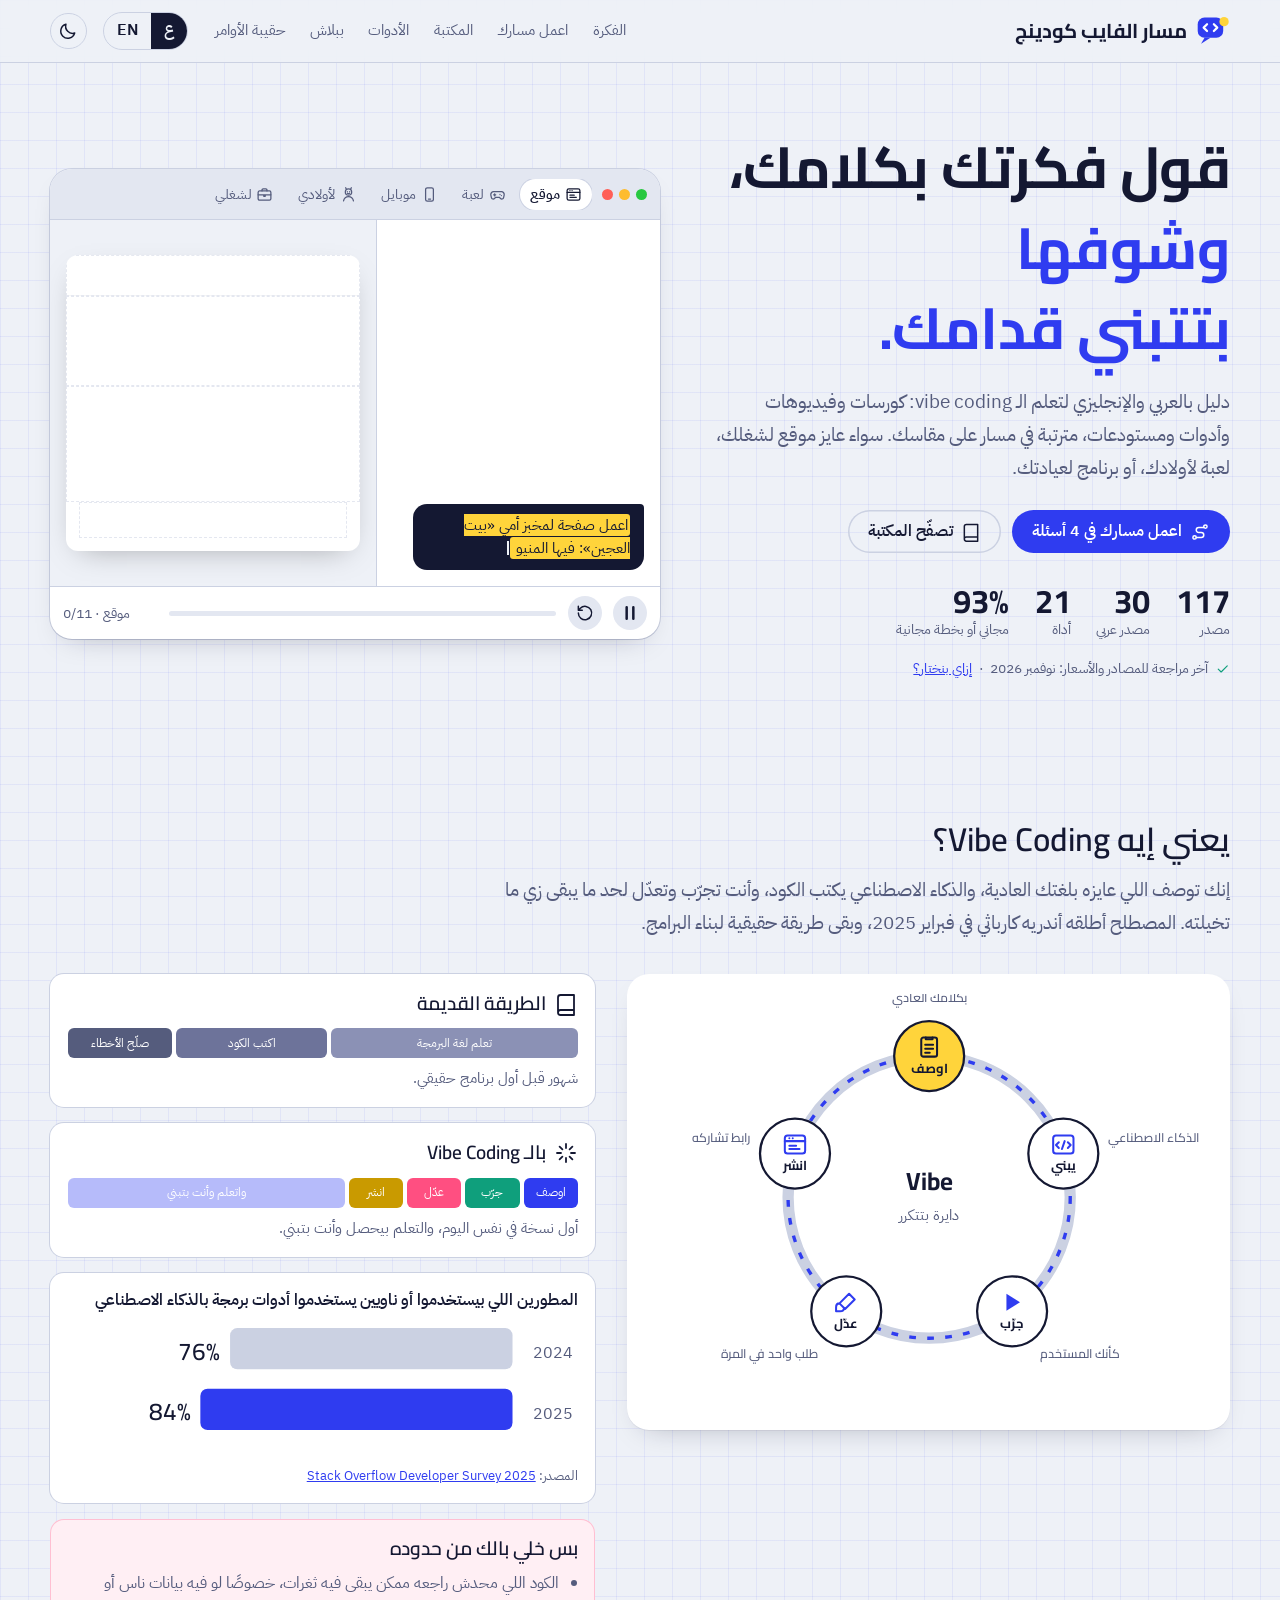
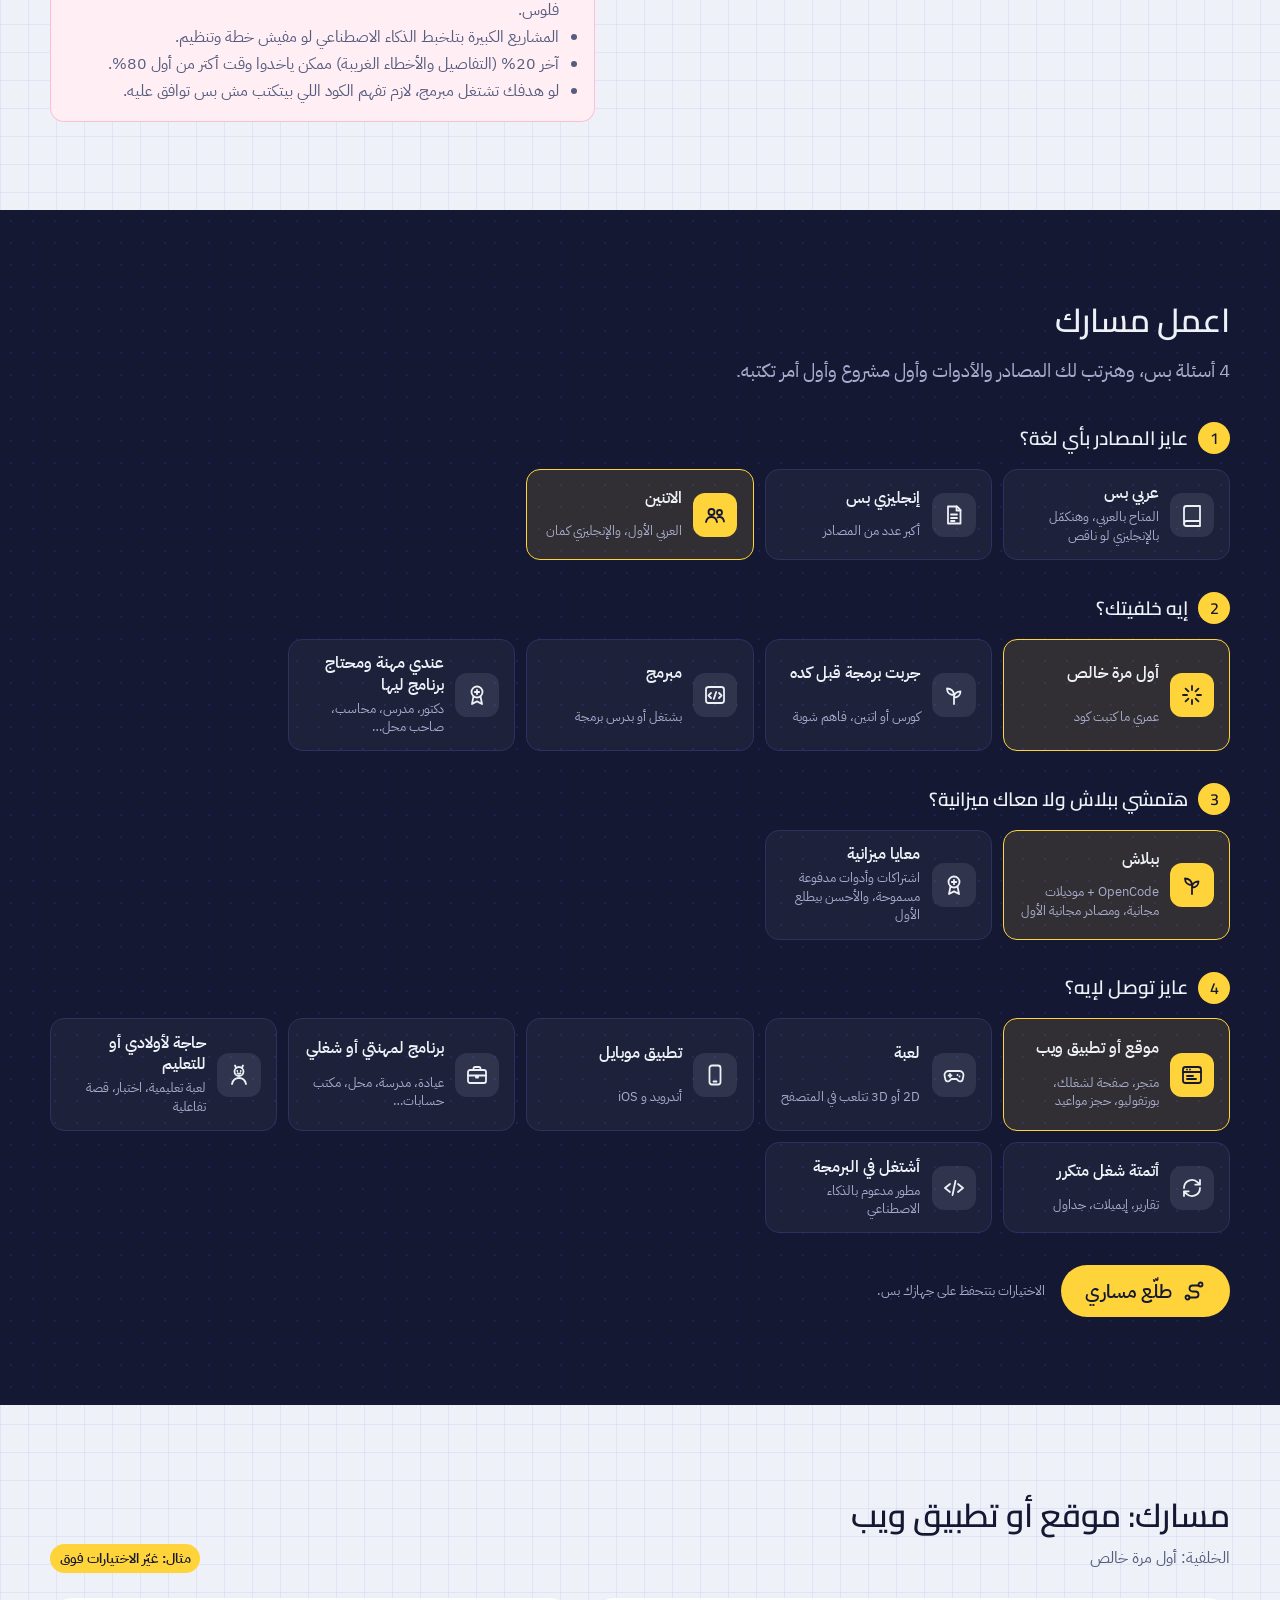
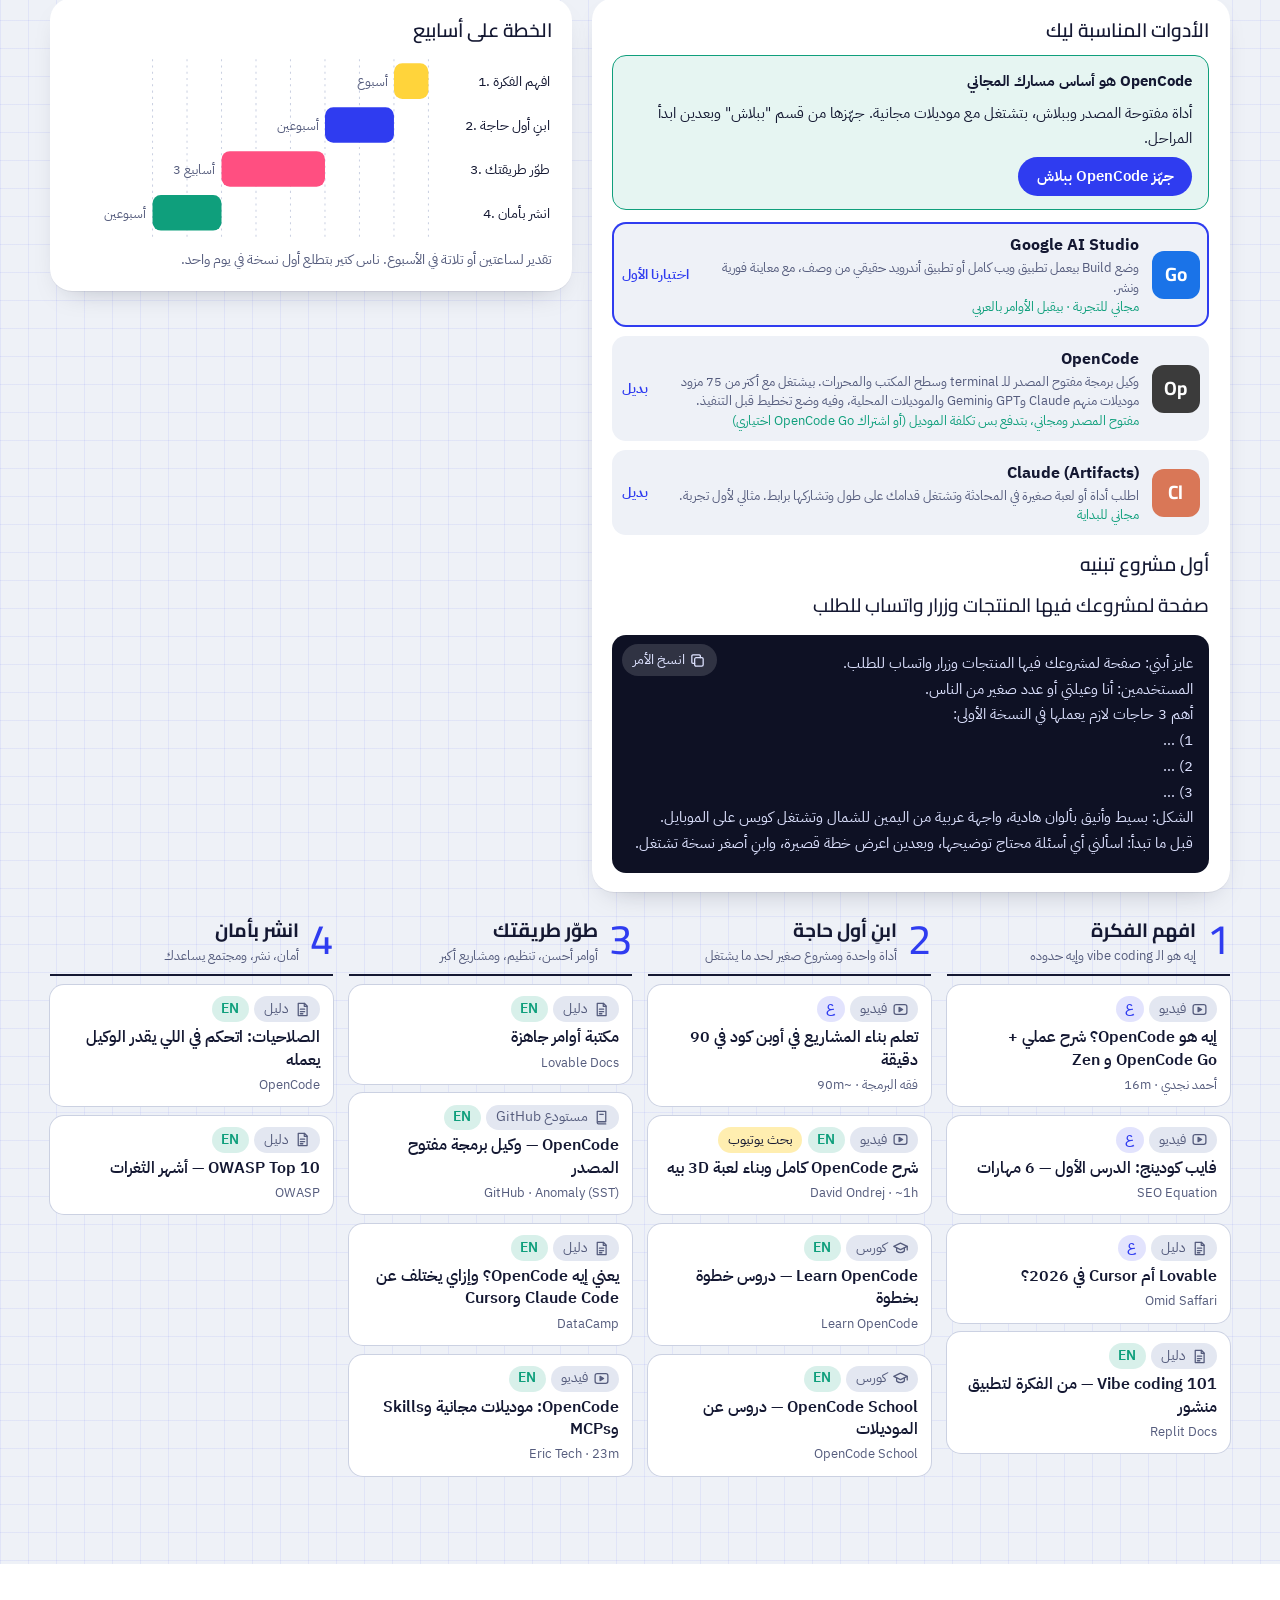
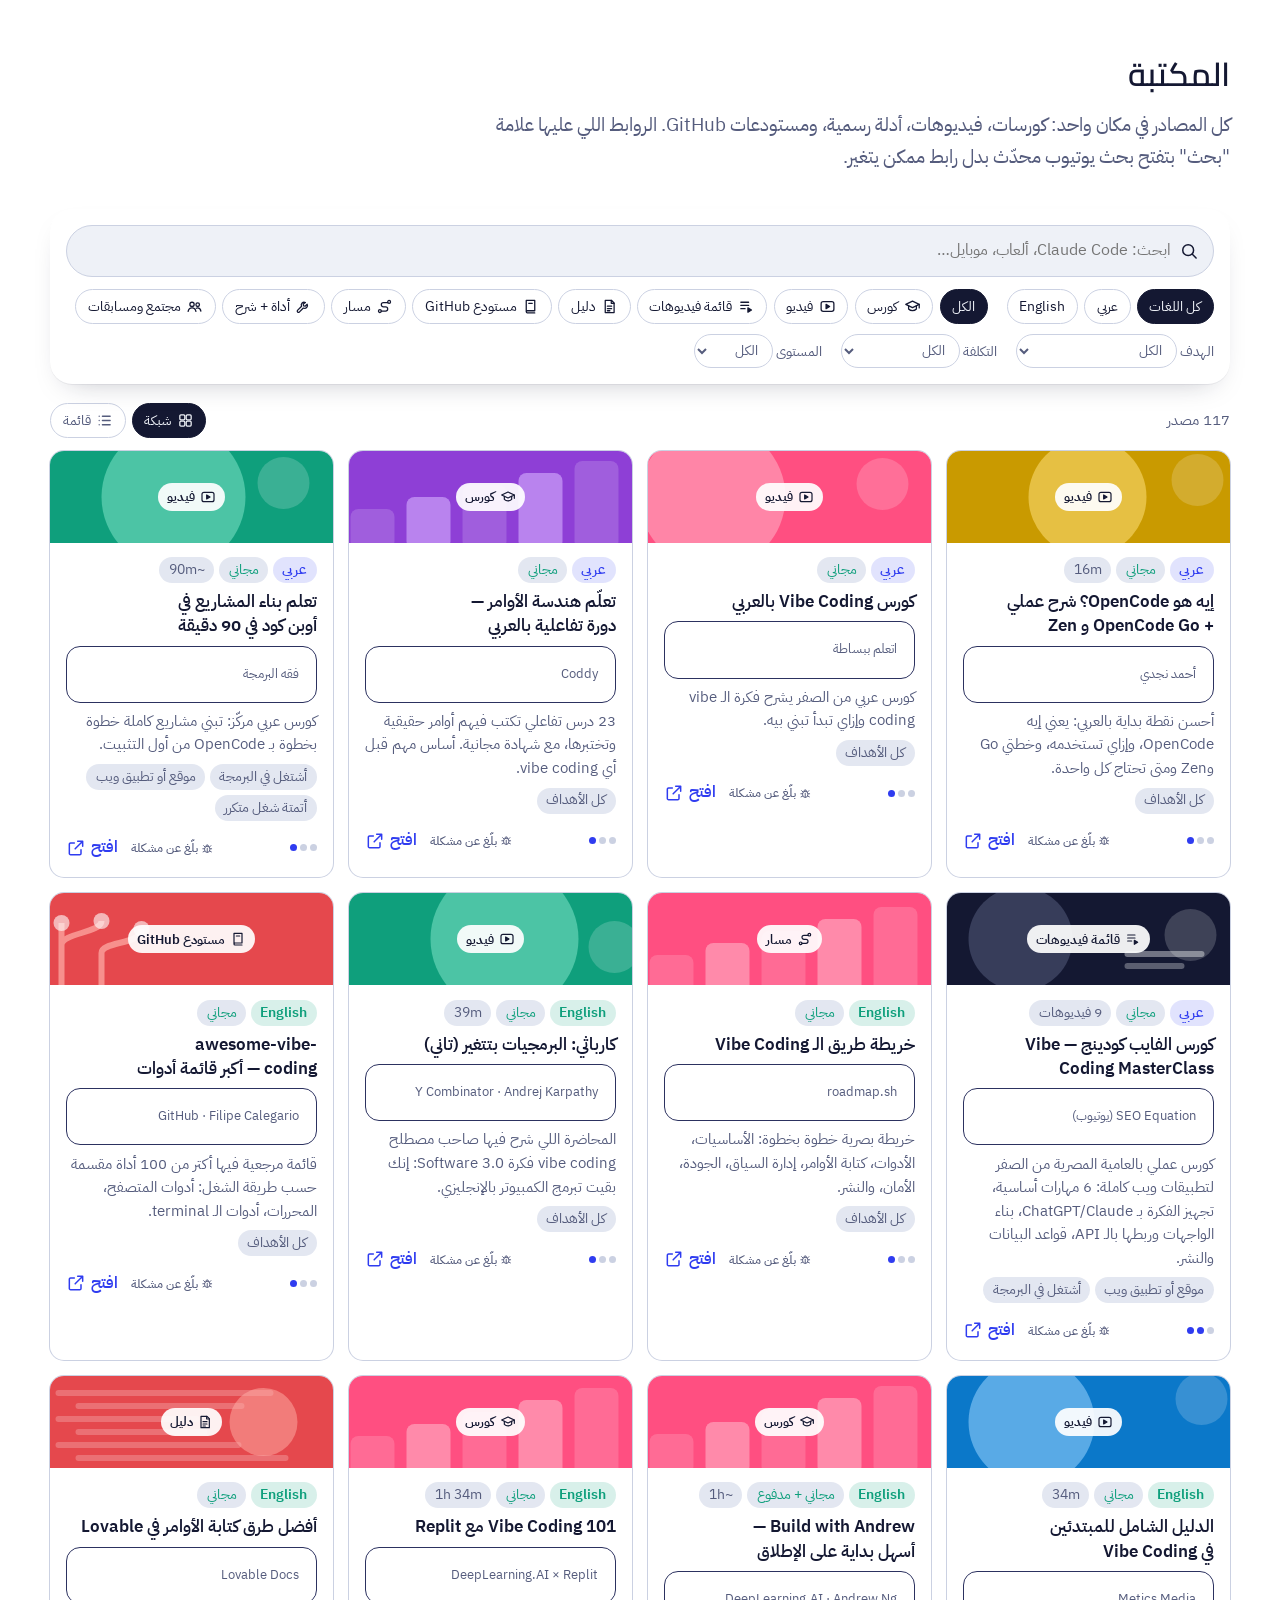
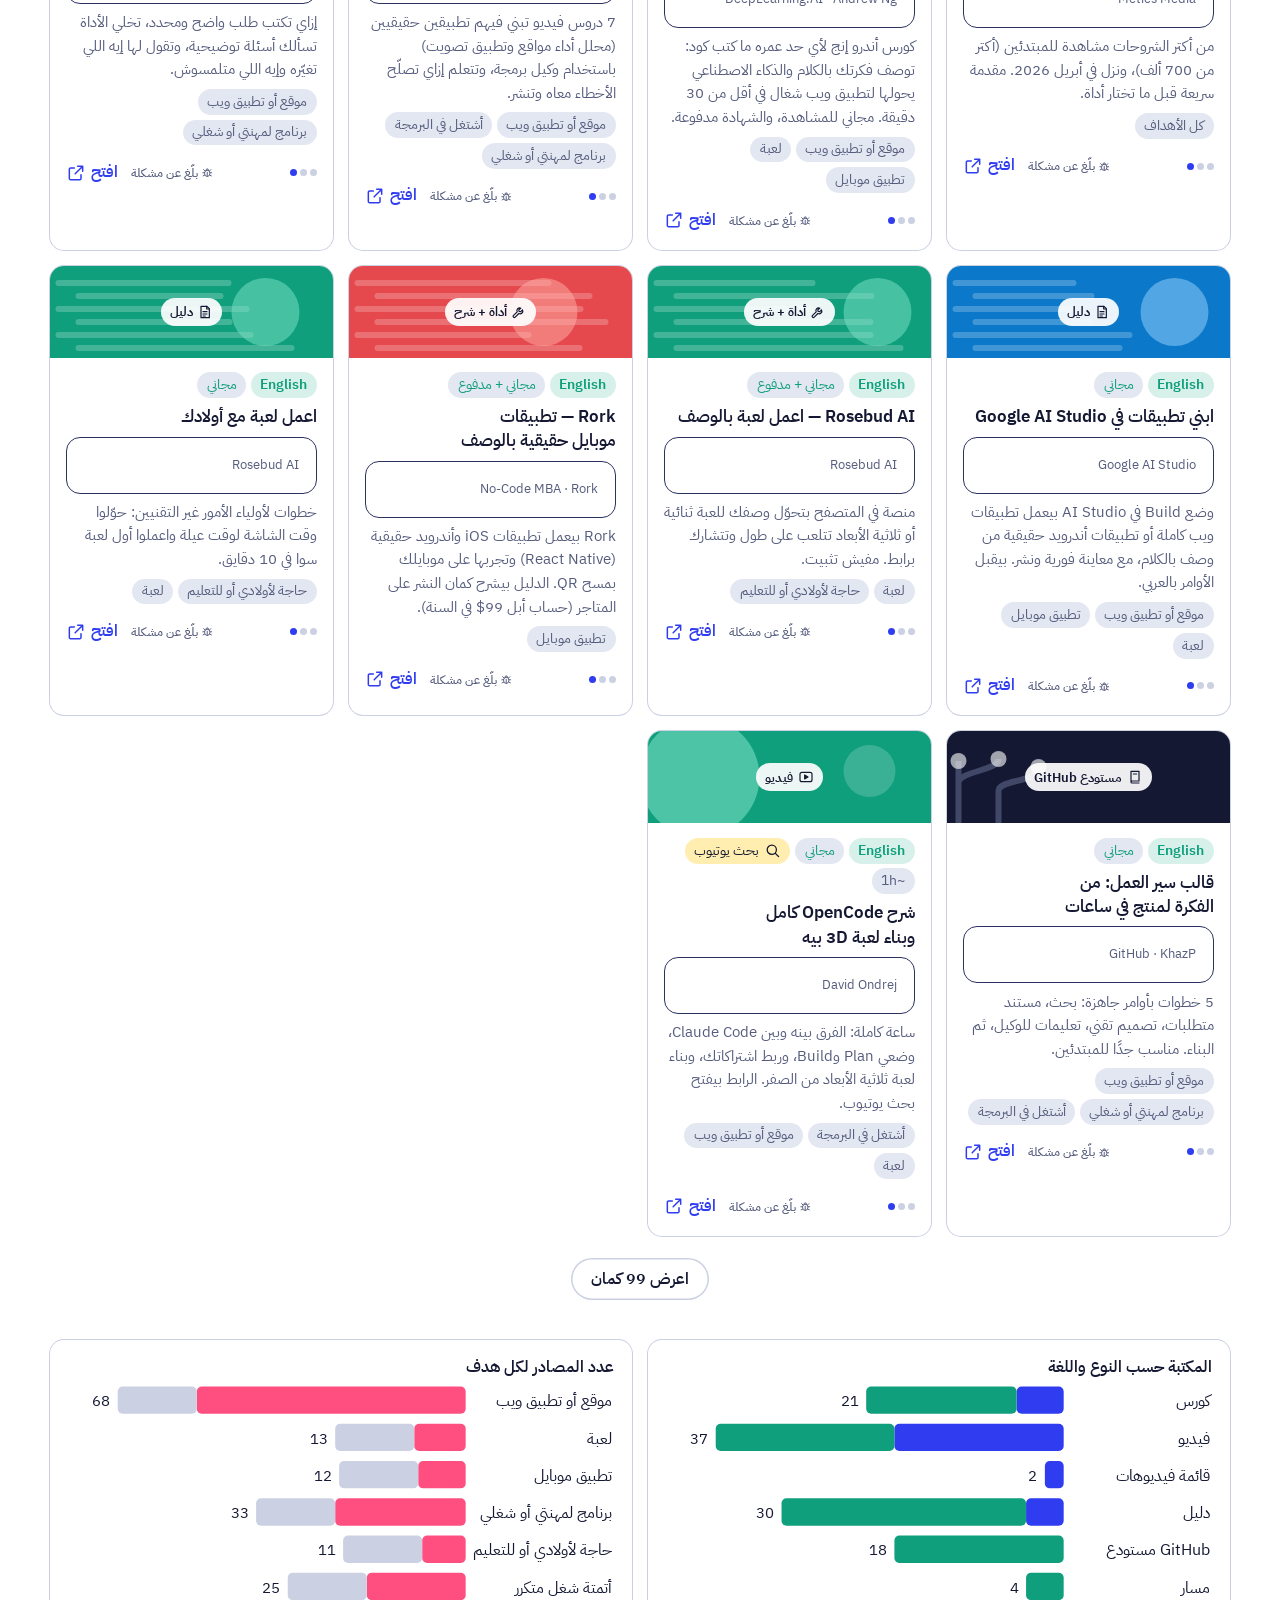
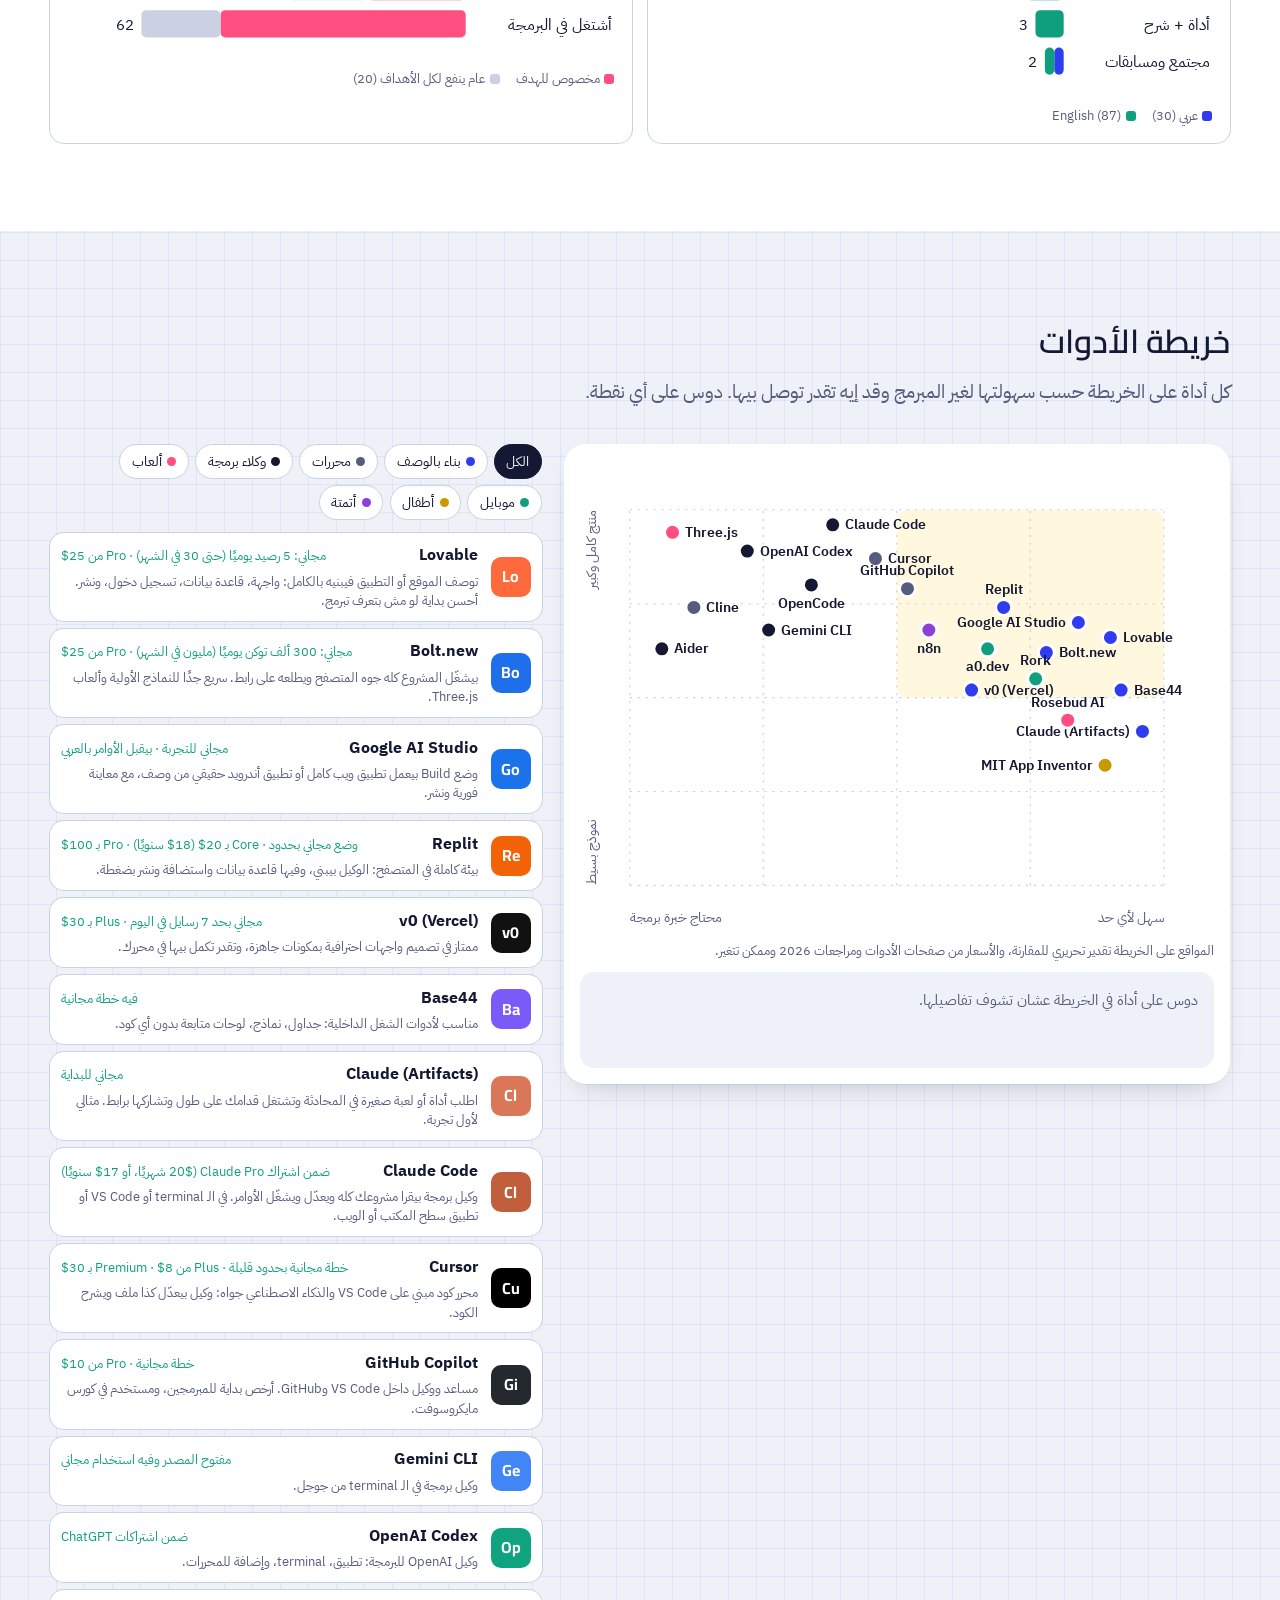
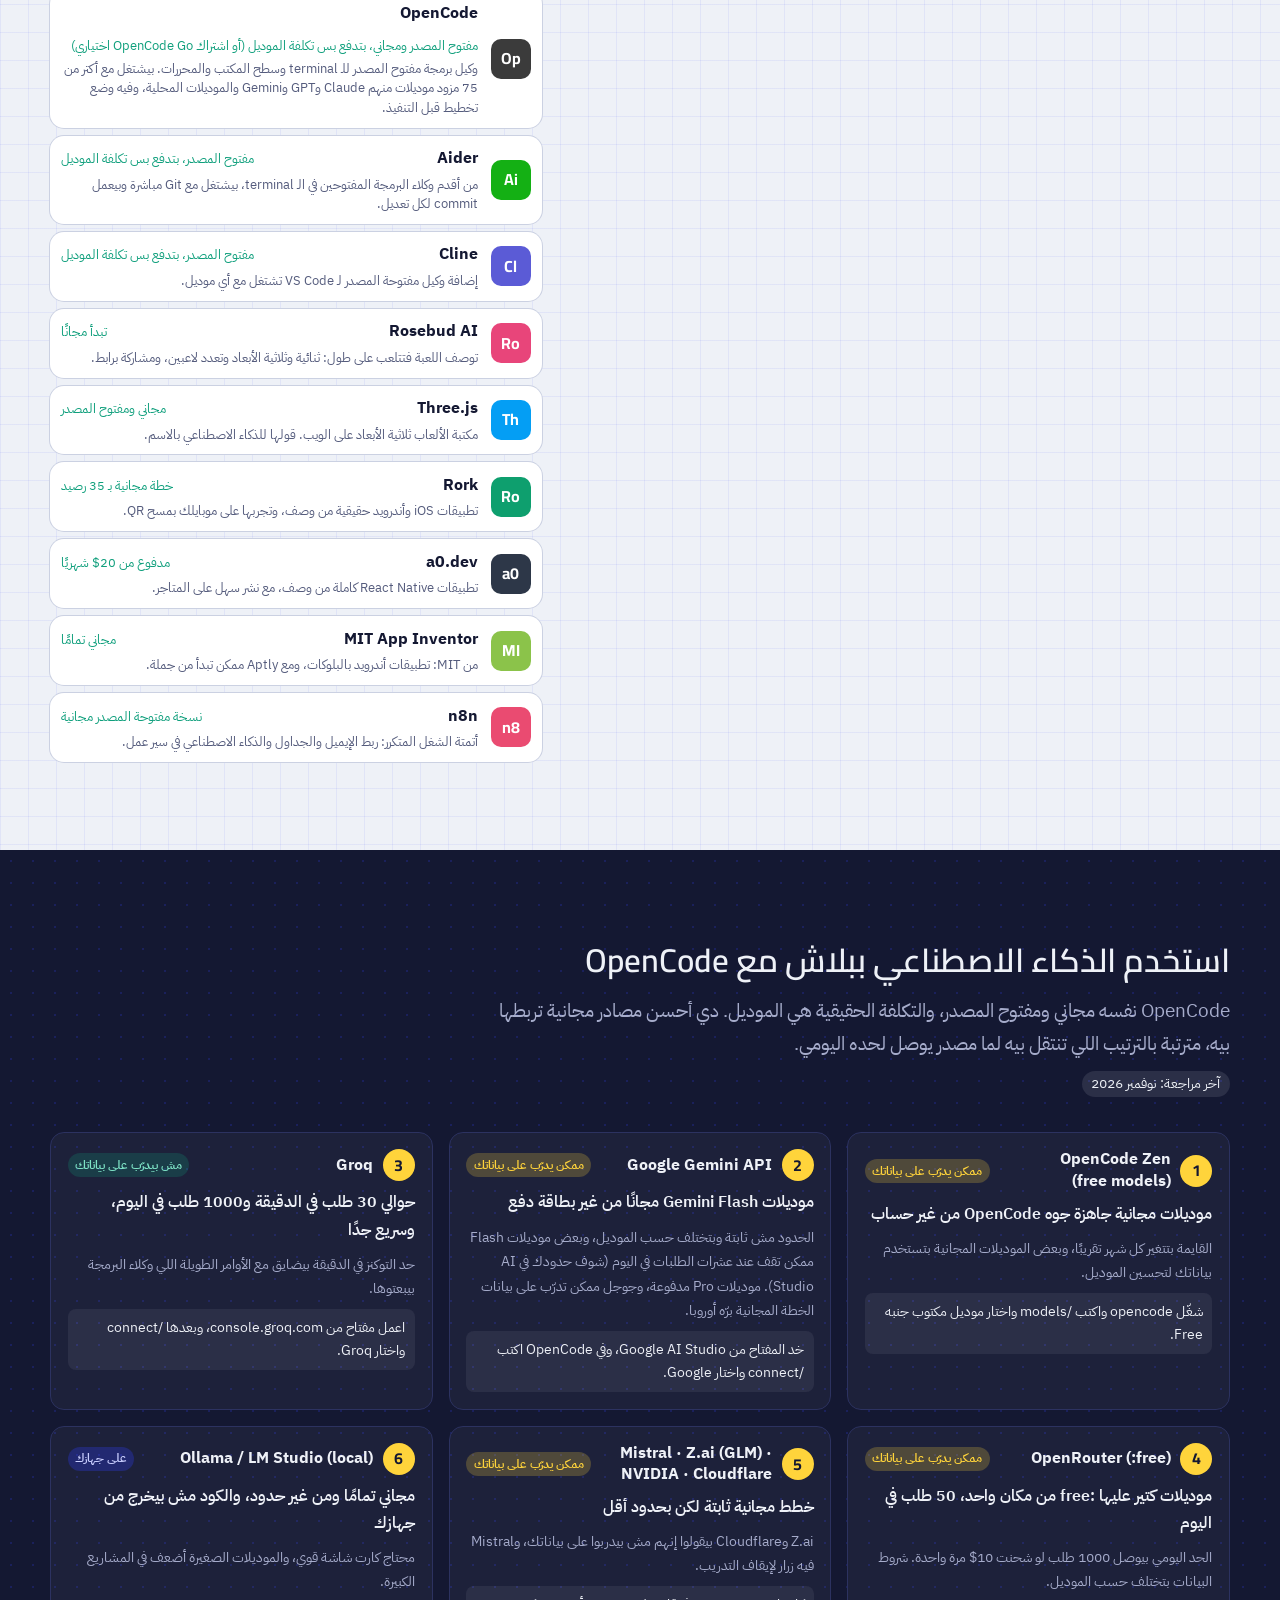
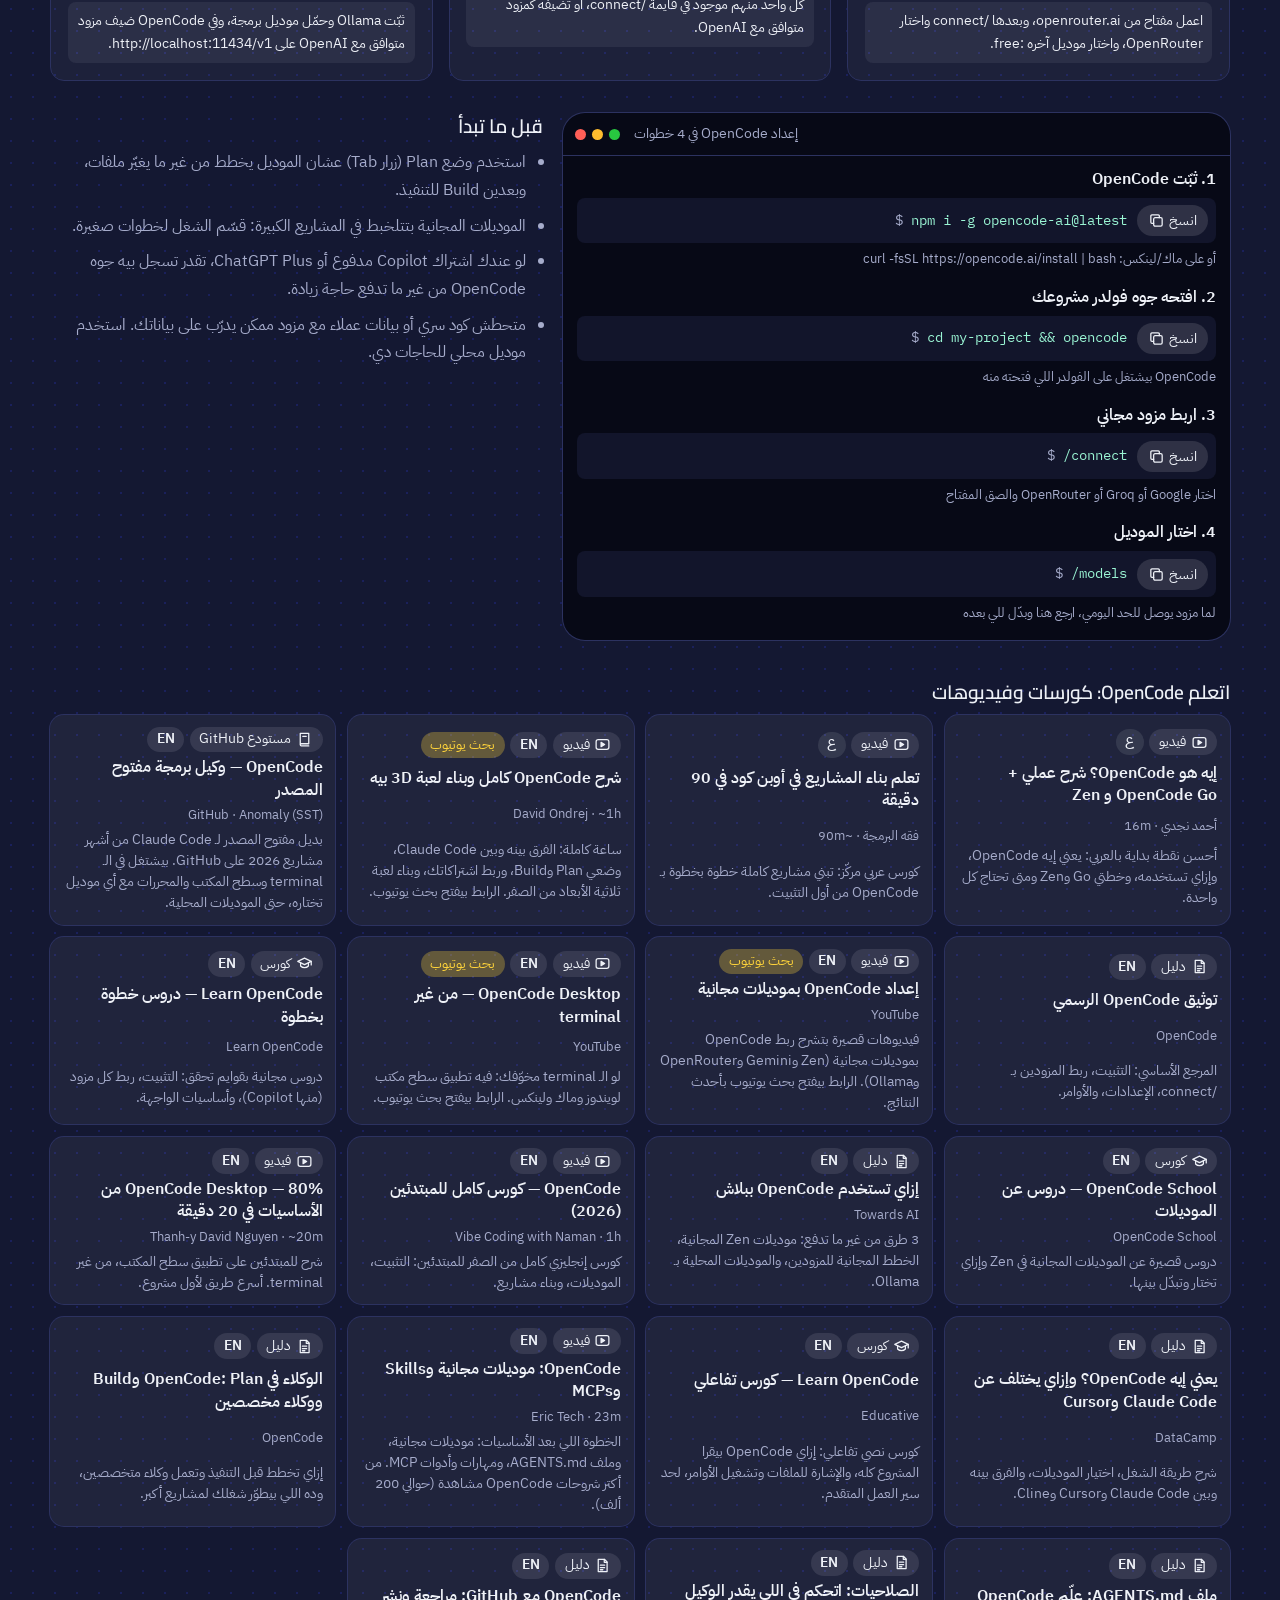
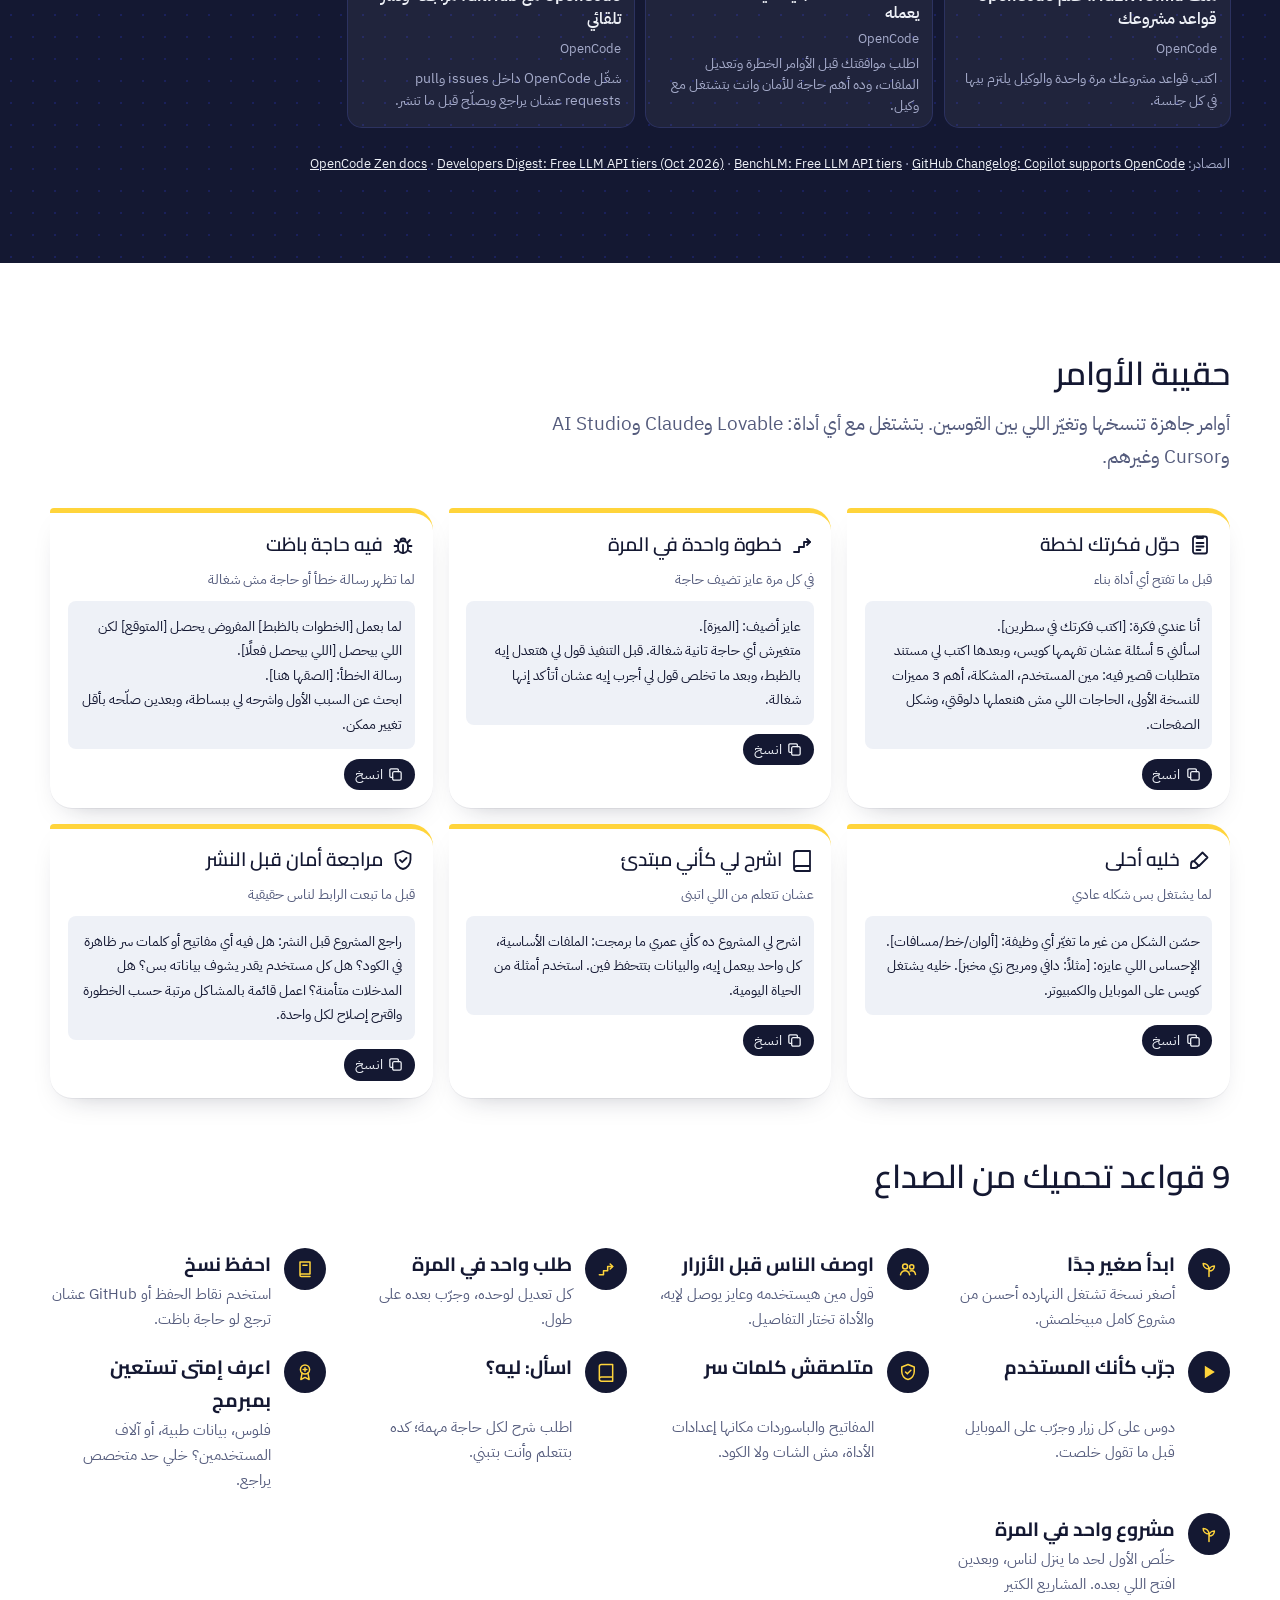
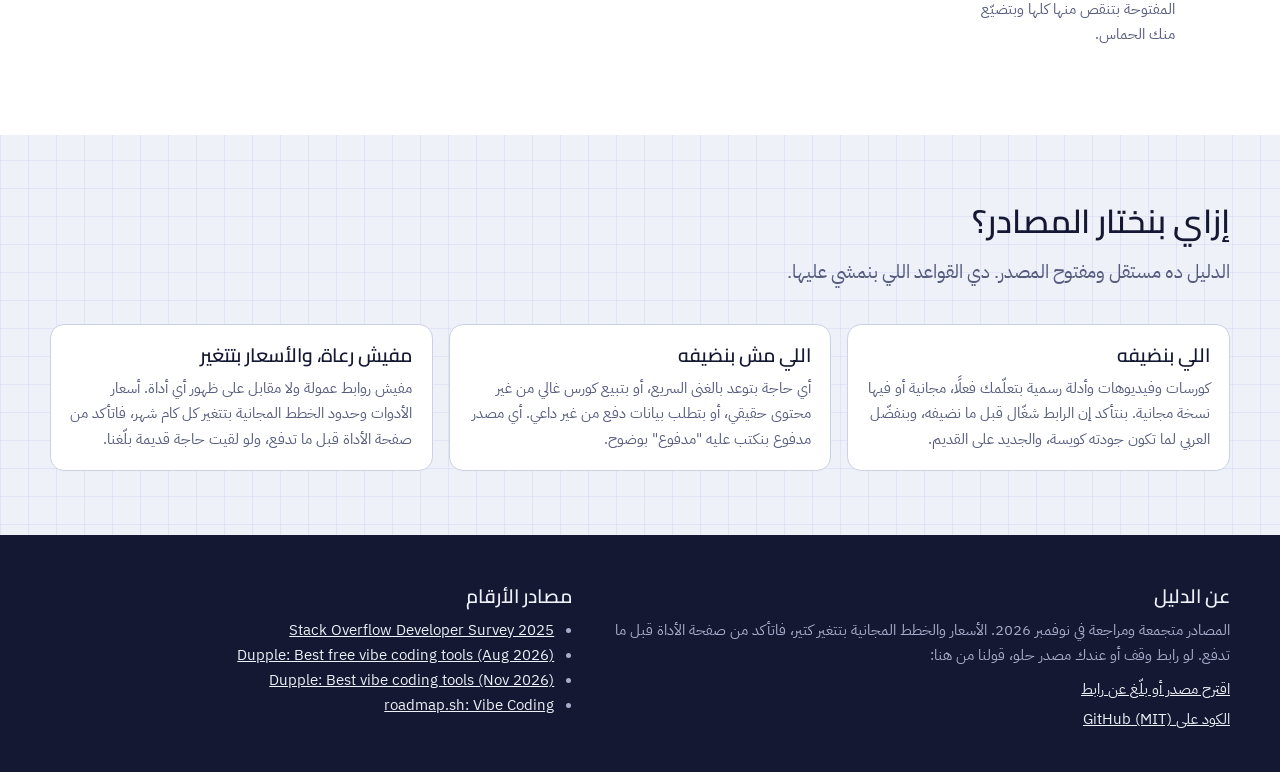
==== index.html @ 349562f7 "Initial release: Vibe Coding Path" ====
<!DOCTYPE html>
<html lang="ar" dir="rtl">
<head>
<meta charset="utf-8">
<meta name="viewport" content="width=device-width, initial-scale=1">
<title>مسار الفايب كودينج</title>
<meta name="description" content="دليل عربي وإنجليزي لتعلم الـ vibe coding: كورسات وفيديوهات وأدوات ومستودعات في مسار على مقاسك.">
<meta name="theme-color" content="#2F3CF0">
<script>
  /* apply a saved manual theme before first paint (no flash); otherwise the CSS follows the system */
  try { var th = JSON.parse(localStorage.getItem("vcp.theme")); if (th === "light" || th === "dark") document.documentElement.setAttribute("data-theme", th); } catch (e) {}
</script>
<link rel="icon" href="assets/favicon.svg" type="image/svg+xml">
<link rel="canonical" href="https://ahmadmansy.github.io/vibe-coding-path/">

<!-- Social preview (WhatsApp, X, LinkedIn, Telegram...) -->
<meta property="og:type" content="website">
<meta property="og:site_name" content="مسار الفايب كودينج · Vibe Coding Path">
<meta property="og:title" content="مسار الفايب كودينج · Vibe Coding Path">
<meta property="og:description" content="دليل عربي وإنجليزي لتعلم الـ vibe coding: اعمل مسارك في 4 أسئلة، ومعاه كورسات وأدوات ومسار مجاني بـ OpenCode. · A bilingual guide to learning vibe coding, with a free OpenCode path.">
<meta property="og:url" content="https://ahmadmansy.github.io/vibe-coding-path/">
<meta property="og:image" content="https://ahmadmansy.github.io/vibe-coding-path/assets/og.png">
<meta property="og:image:width" content="1200">
<meta property="og:image:height" content="630">
<meta property="og:image:alt" content="مسار الفايب كودينج: دليل لتعلم vibe coding">
<meta property="og:locale" content="ar_AR">
<meta property="og:locale:alternate" content="en_US">
<meta name="twitter:card" content="summary_large_image">
<meta name="twitter:title" content="مسار الفايب كودينج · Vibe Coding Path">
<meta name="twitter:description" content="دليل عربي وإنجليزي لتعلم الـ vibe coding بمسار على مقاسك، ومعاه مسار مجاني بـ OpenCode.">
<meta name="twitter:image" content="https://ahmadmansy.github.io/vibe-coding-path/assets/og.png">

<!-- Self-hosted fonts (no Google requests) -->
<link rel="preload" href="assets/fonts/cairo-arabic.woff2" as="font" type="font/woff2" crossorigin>
<link rel="preload" href="assets/fonts/ibmplexsansarabic-400-arabic.woff2" as="font" type="font/woff2" crossorigin>
<link rel="stylesheet" href="assets/fonts/fonts.css">
<link rel="stylesheet" href="assets/app.css">
</head>
<body>
<a class="skip" href="#main" data-i18n="skip">تخطّى للمحتوى الرئيسي</a>
<noscript>
  <div style="padding:1.2rem;margin:1rem;border:2px solid #E5484D;border-radius:12px;background:#fff;color:#141832;font:16px/1.7 system-ui,sans-serif;text-align:center">
    الموقع ده محتاج JavaScript عشان يشتغل. فعّله من إعدادات المتصفح وحدّث الصفحة.<br>
    This site needs JavaScript to run. Please enable it in your browser and reload.
  </div>
</noscript>

<!-- ============ icon sprite ============ -->
<svg width="0" height="0" style="position:absolute" aria-hidden="true">
  <symbol id="i-web" viewBox="0 0 24 24"><rect x="3" y="4" width="18" height="16" rx="2.5"/><path d="M3 9h18M7 6.5h.01M10 6.5h.01M7 13h6M7 16h9"/></symbol>
  <symbol id="i-game" viewBox="0 0 24 24"><path d="M6.5 8h11a4 4 0 0 1 3.9 4.9l-.8 3.6a2.5 2.5 0 0 1-4.3 1.1L14.5 16h-5l-1.8 1.6a2.5 2.5 0 0 1-4.3-1.1l-.8-3.6A4 4 0 0 1 6.5 8Z"/><path d="M8 11v3M6.5 12.5h3M15.5 12h.01M17.5 13.5h.01"/></symbol>
  <symbol id="i-mobile" viewBox="0 0 24 24"><rect x="6.5" y="2.5" width="11" height="19" rx="2.5"/><path d="M10.5 18.5h3"/></symbol>
  <symbol id="i-work" viewBox="0 0 24 24"><rect x="3" y="7" width="18" height="13" rx="2"/><path d="M8.5 7V5.5A1.5 1.5 0 0 1 10 4h4a1.5 1.5 0 0 1 1.5 1.5V7M3 12.5h18M11 12.5v2h2v-2"/></symbol>
  <symbol id="i-kids" viewBox="0 0 24 24"><circle cx="12" cy="8.5" r="4.5"/><path d="M10.3 8h.01M13.7 8h.01M10.5 10.3c.9.7 2.1.7 3 0M5 21c.8-3.6 3.6-6 7-6s6.2 2.4 7 6"/><path d="M9 4.6 8 2.5M15 4.6l1-2.1"/></symbol>
  <symbol id="i-auto" viewBox="0 0 24 24"><path d="M4 12a8 8 0 0 1 13.7-5.6L20 8.7M20 4v4.7h-4.7M20 12a8 8 0 0 1-13.7 5.6L4 15.3M4 20v-4.7h4.7"/></symbol>
  <symbol id="i-career" viewBox="0 0 24 24"><path d="m8 8-5 4 5 4M16 8l5 4-5 4M13.5 5l-3 14"/></symbol>
  <symbol id="i-spark" viewBox="0 0 24 24"><path d="M12 3v4M12 17v4M3 12h4M17 12h4M5.6 5.6l2.8 2.8M15.6 15.6l2.8 2.8M18.4 5.6l-2.8 2.8M8.4 15.6l-2.8 2.8"/></symbol>
  <symbol id="i-sprout" viewBox="0 0 24 24"><path d="M12 21v-9M12 12c0-4-3-6.5-7-6.5 0 4 3 6.5 7 6.5ZM12 14.5c0-3.5 2.6-6 6.5-6 0 3.5-2.6 6-6.5 6Z"/></symbol>
  <symbol id="i-code" viewBox="0 0 24 24"><rect x="3" y="4" width="18" height="16" rx="2.5"/><path d="m8 10-2.5 2.5L8 15M16 10l2.5 2.5L16 15M13.2 9l-2.4 7"/></symbol>
  <symbol id="i-badge" viewBox="0 0 24 24"><circle cx="12" cy="9" r="5.5"/><path d="M8.5 13.3 7 21l5-2.6 5 2.6-1.5-7.7M12 6.8v4.4M9.8 9h4.4"/></symbol>
  <symbol id="i-plan" viewBox="0 0 24 24"><rect x="5" y="3.5" width="14" height="17" rx="2"/><path d="M9 3.5V5h6V3.5M8.5 10h7M8.5 13.5h7M8.5 17h4"/></symbol>
  <symbol id="i-step" viewBox="0 0 24 24"><path d="M4 19h5v-5h5V9h6"/><path d="m17 6 3 3-3 3"/></symbol>
  <symbol id="i-bug" viewBox="0 0 24 24"><rect x="7" y="8" width="10" height="12" rx="5"/><path d="M12 12v8M7 13H3.5M20.5 13H17M7 17.5l-3 1.5M17 17.5l3 1.5M7.5 9.5 5 7M16.5 9.5 19 7M9.5 8a2.5 2.5 0 0 1 5 0"/></symbol>
  <symbol id="i-brush" viewBox="0 0 24 24"><path d="M14.5 4.5 19.5 9.5 11 18l-5-5ZM6 13c-2 0-3 1.5-3 3.5V20h3.5C8.5 20 10 19 10 17"/></symbol>
  <symbol id="i-book" viewBox="0 0 24 24"><path d="M4 5.5A2.5 2.5 0 0 1 6.5 3H20v15H6.5A2.5 2.5 0 0 0 4 20.5ZM4 20.5A2.5 2.5 0 0 0 6.5 23H20v-5"/></symbol>
  <symbol id="i-shield" viewBox="0 0 24 24"><path d="M12 3 4.5 6v5.5c0 4.6 3.1 8.5 7.5 9.5 4.4-1 7.5-4.9 7.5-9.5V6Z"/><path d="m9 12 2.2 2.2L15.5 10"/></symbol>
  <symbol id="i-play" viewBox="0 0 24 24"><path d="M7 4.5v15l12-7.5Z" fill="currentColor" stroke="none"/></symbol>
  <symbol id="i-pause" viewBox="0 0 24 24"><path d="M8 5v14M16 5v14" stroke-width="3"/></symbol>
  <symbol id="i-replay" viewBox="0 0 24 24"><path d="M4 12a8 8 0 1 0 2.4-5.7L4 8.7M4 4v4.7h4.7"/></symbol>
  <symbol id="i-copy" viewBox="0 0 24 24"><rect x="8" y="8" width="12" height="12" rx="2"/><path d="M16 8V5.5A1.5 1.5 0 0 0 14.5 4h-9A1.5 1.5 0 0 0 4 5.5v9A1.5 1.5 0 0 0 5.5 16H8"/></symbol>
  <symbol id="i-moon" viewBox="0 0 24 24"><path d="M20 14.5A8.5 8.5 0 0 1 9.5 4a8.5 8.5 0 1 0 10.5 10.5Z"/></symbol>
  <symbol id="i-sun" viewBox="0 0 24 24"><circle cx="12" cy="12" r="4"/><path d="M12 2.5v2.2M12 19.3v2.2M2.5 12h2.2M19.3 12h2.2M5.3 5.3l1.6 1.6M17.1 17.1l1.6 1.6M18.7 5.3l-1.6 1.6M6.9 17.1l-1.6 1.6"/></symbol>
  <symbol id="i-check" viewBox="0 0 24 24"><path d="m5 12.5 4.5 4.5L19 7.5"/></symbol>
  <symbol id="i-search" viewBox="0 0 24 24"><circle cx="11" cy="11" r="6.5"/><path d="m16 16 4.5 4.5"/></symbol>
  <symbol id="i-ext" viewBox="0 0 24 24"><path d="M14 4h6v6M20 4l-9 9M18 14v4.5A1.5 1.5 0 0 1 16.5 20h-11A1.5 1.5 0 0 1 4 18.5v-11A1.5 1.5 0 0 1 5.5 6H10"/></symbol>
  <symbol id="i-video" viewBox="0 0 24 24"><rect x="3" y="5" width="18" height="14" rx="3"/><path d="M10 9v6l5-3Z" fill="currentColor"/></symbol>
  <symbol id="i-playlist" viewBox="0 0 24 24"><path d="M4 6h11M4 10.5h11M4 15h6"/><path d="M14 14v6l5-3Z" fill="currentColor"/></symbol>
  <symbol id="i-course" viewBox="0 0 24 24"><path d="M2.5 9 12 4.5 21.5 9 12 13.5Z"/><path d="M6.5 11v4.5c1.5 1.6 3.4 2.4 5.5 2.4s4-.8 5.5-2.4V11M21.5 9v5"/></symbol>
  <symbol id="i-repo" viewBox="0 0 24 24"><path d="M6 3.5h12V18H7.5A1.5 1.5 0 0 0 6 19.5ZM6 19.5A1.5 1.5 0 0 0 7.5 21H18M9.5 7.5h5"/></symbol>
  <symbol id="i-guide" viewBox="0 0 24 24"><path d="M6 3.5h9l3.5 3.5V20.5H6Z"/><path d="M14.5 3.5V7.5h4M9 11.5h6M9 15h6M9 18h3.5"/></symbol>
  <symbol id="i-path" viewBox="0 0 24 24"><circle cx="5.5" cy="18.5" r="2"/><circle cx="18.5" cy="5.5" r="2"/><path d="M7.5 18.5h6a3 3 0 0 0 0-6h-3a3 3 0 0 1 0-6h6"/></symbol>
  <symbol id="i-community" viewBox="0 0 24 24"><circle cx="8.5" cy="9" r="3"/><circle cx="16.5" cy="9.5" r="2.5"/><path d="M3 19c.6-3 2.8-5 5.5-5s4.9 2 5.5 5M14.5 14.5c.6-.3 1.3-.5 2-.5 2.3 0 4 1.7 4.5 4.5"/></symbol>
  <symbol id="i-tool" viewBox="0 0 24 24"><path d="M14.7 6.3a4 4 0 0 0-5.4 5.4l-5.8 5.8a1.8 1.8 0 0 0 2.5 2.5l5.8-5.8a4 4 0 0 0 5.4-5.4l-2.6 2.6-2.5-.4-.4-2.5Z"/></symbol>
  <symbol id="i-gear" viewBox="0 0 24 24"><circle cx="12" cy="12" r="3"/><path d="M12 2.5v3M12 18.5v3M4.2 6.5l2.5 1.5M17.3 16l2.5 1.5M4.2 17.5 6.7 16M17.3 8l2.5-1.5"/></symbol>
  <symbol id="i-plus" viewBox="0 0 24 24"><path d="M12 5v14M5 12h14"/></symbol>
  <symbol id="i-eye" viewBox="0 0 24 24"><path d="M2.5 12S6 5.5 12 5.5 21.5 12 21.5 12 18 18.5 12 18.5 2.5 12 2.5 12Z"/><circle cx="12" cy="12" r="2.8"/></symbol>
  <symbol id="i-eyeoff" viewBox="0 0 24 24"><path d="M3 3l18 18M10.6 6.1A9.6 9.6 0 0 1 12 6c6 0 9.5 6 9.5 6a17 17 0 0 1-3 3.6M6.4 7.6A16.6 16.6 0 0 0 2.5 12S6 18 12 18a9 9 0 0 0 4-.9"/></symbol>
  <symbol id="i-edit" viewBox="0 0 24 24"><path d="M15.5 4.5 19.5 8.5 9 19H5v-4Z"/></symbol>
  <symbol id="i-trash" viewBox="0 0 24 24"><path d="M4.5 7h15M9.5 7V4.5h5V7M6.5 7l1 13h9l1-13"/></symbol>
  <symbol id="i-close" viewBox="0 0 24 24"><path d="M6 6l12 12M18 6 6 18"/></symbol>
  <symbol id="i-grid" viewBox="0 0 24 24"><rect x="4" y="4" width="7" height="7" rx="1.5"/><rect x="13" y="4" width="7" height="7" rx="1.5"/><rect x="4" y="13" width="7" height="7" rx="1.5"/><rect x="13" y="13" width="7" height="7" rx="1.5"/></symbol>
  <symbol id="i-list" viewBox="0 0 24 24"><path d="M9 6h11M9 12h11M9 18h11M4.5 6h.01M4.5 12h.01M4.5 18h.01"/></symbol>
  <symbol id="i-tool-guide" viewBox="0 0 24 24"><path d="M14.7 6.3a4 4 0 0 0-5.4 5.4l-5.8 5.8a1.8 1.8 0 0 0 2.5 2.5l5.8-5.8a4 4 0 0 0 5.4-5.4l-2.6 2.6-2.5-.4-.4-2.5Z"/></symbol>
</svg>

<div class="banner" id="banner" hidden></div>

<header class="top">
  <div class="wrap">
    <a class="brand" href="#hero" aria-label="مسار الفايب كودينج">
      <svg viewBox="0 0 40 40" aria-hidden="true">
        <rect x="2" y="4" width="30" height="24" rx="8" fill="var(--accent)"/>
        <path d="M10 28 6 35l11-7" fill="var(--accent)"/>
        <path d="m13 12-4 4 4 4M21 12l4 4-4 4" stroke="var(--accent-ink)" stroke-width="2.6" fill="none" stroke-linecap="round" stroke-linejoin="round"/>
        <circle cx="33" cy="9" r="5.5" fill="var(--hl)"/>
      </svg>
      <span data-i18n="brand">مسار الفايب كودينج</span>
    </a>
    <nav class="nav" aria-label="الأقسام">
      <a href="#idea" data-i18n="nav.idea">الفكرة</a>
      <a href="#wizard" data-i18n="nav.wizard">اعمل مسارك</a>
      <a href="#library" data-i18n="nav.library">المكتبة</a>
      <a href="#tools" data-i18n="nav.tools">الأدوات</a>
      <a href="#free" data-i18n="nav.free">ببلاش</a>
      <a href="#prompts" data-i18n="nav.prompts">حقيبة الأوامر</a>
    </nav>
    <div class="lang-switch" role="group" aria-label="Language">
      <button type="button" id="lang-ar" aria-pressed="true">ع</button>
      <button type="button" id="lang-en" aria-pressed="false">EN</button>
    </div>
    <button type="button" class="theme-btn" id="theme-btn" aria-label="الوضع الداكن"><svg class="icon" aria-hidden="true"><use id="theme-ic" href="#i-moon"/></svg></button>
  </div>
</header>

<main id="main" tabindex="-1">
<!-- ============ HERO ============ -->
<section class="hero" id="hero">
  <div class="wrap">
    <div>
      <h1><span data-i18n="hero.l1">قول فكرتك بكلامك،</span><span class="line2" data-i18n="hero.l2">وشوفها بتتبني قدامك.</span></h1>
      <p class="lede" data-i18n="hero.lede">دليل بالعربي والإنجليزي لتعلم الـ vibe coding: كورسات وفيديوهات وأدوات ومستودعات، مترتبة في مسار على مقاسك. سواء عايز موقع لشغلك، لعبة لأولادك، أو برنامج لعيادتك.</p>
      <div class="ctas">
        <a class="btn" href="#wizard"><svg class="icon"><use href="#i-path"/></svg><span data-i18n="hero.cta">اعمل مسارك في 4 أسئلة</span></a>
        <a class="btn ghost" href="#library"><svg class="icon"><use href="#i-book"/></svg><span data-i18n="hero.cta2">تصفّح المكتبة</span></a>
      </div>
      <div class="counts" id="counts"></div>
      <p class="reviewed"><svg class="icon"><use href="#i-check"/></svg><span data-i18n="hero.reviewed">آخر مراجعة للمصادر والأسعار: نوفمبر 2026</span> · <a href="#curation" data-i18n="hero.how">إزاي بنختار؟</a></p>
    </div>

    <div class="studio" id="studio" aria-label="عرض حي">
      <div class="studio-bar">
        <div class="dots" aria-hidden="true"><i></i><i></i><i></i></div>
        <div class="scen-tabs" role="tablist" id="scen-tabs"></div>
      </div>
      <div class="studio-body">
        <div class="chat" id="chat" aria-live="polite"></div>
        <div class="preview sketch" id="preview"></div>
      </div>
      <div class="studio-foot">
        <button type="button" id="st-play" aria-label="إيقاف"><svg class="icon"><use href="#i-pause"/></svg></button>
        <button type="button" id="st-replay" aria-label="إعادة"><svg class="icon"><use href="#i-replay"/></svg></button>
        <div class="progress" aria-hidden="true"><i id="st-prog"></i></div>
        <span class="caption" id="st-cap"></span>
      </div>
    </div>
  </div>
</section>

<!-- ============ IDEA ============ -->
<section id="idea">
  <div class="wrap">
    <div class="sec-head">
      <h2 data-i18n="idea.title">يعني إيه Vibe Coding؟</h2>
      <p data-i18n="idea.lede">إنك توصف اللي عايزه بلغتك العادية، والذكاء الاصطناعي يكتب الكود، وأنت تجرّب وتعدّل لحد ما يبقى زي ما تخيلته. المصطلح أطلقه أندريه كارباثي في فبراير 2025، وبقى طريقة حقيقية لبناء البرامج.</p>
    </div>
    <div class="idea-grid">
      <div class="loop-card" id="loop"></div>
      <div class="versus">
        <div class="lane" id="lane-old"></div>
        <div class="lane" id="lane-new"></div>
        <div class="chart-card" id="so-chart"></div>
        <div class="limits">
          <h3 data-i18n="idea.limitsT">بس خلي بالك من حدوده</h3>
          <ul id="limits-list"></ul>
        </div>
      </div>
    </div>
  </div>
</section>

<!-- ============ WIZARD ============ -->
<section id="wizard" class="band">
  <div class="wrap">
    <div class="sec-head">
      <h2 data-i18n="wiz.title">اعمل مسارك</h2>
      <p data-i18n="wiz.lede">4 أسئلة بس، وهنرتب لك المصادر والأدوات وأول مشروع وأول أمر تكتبه.</p>
    </div>
    <div class="wizard">
      <div class="wstep">
        <h3><span class="n">1</span><span data-i18n="wiz.q1">عايز المصادر بأي لغة؟</span></h3>
        <div class="opts-grid" id="w-lang"></div>
      </div>
      <div class="wstep">
        <h3><span class="n">2</span><span data-i18n="wiz.q2">إيه خلفيتك؟</span></h3>
        <div class="opts-grid" id="w-bg"></div>
        <div class="prof-row" id="w-prof" hidden></div>
      </div>
      <div class="wstep">
        <h3><span class="n">3</span><span data-i18n="wiz.q4">هتمشي ببلاش ولا معاك ميزانية؟</span></h3>
        <div class="opts-grid" id="w-budget"></div>
      </div>
      <div class="wstep">
        <h3><span class="n">4</span><span data-i18n="wiz.q3">عايز توصل لإيه؟</span></h3>
        <div class="opts-grid" id="w-goal"></div>
      </div>
      <div class="wiz-go">
        <button class="btn" type="button" id="w-go"><svg class="icon"><use href="#i-path"/></svg><span data-i18n="wiz.go">طلّع مساري</span></button>
        <small data-i18n="wiz.note">الاختيارات بتتحفظ على جهازك بس.</small>
      </div>
    </div>
  </div>
</section>

<!-- ============ PATH ============ -->
<section id="path">
  <div class="wrap">
    <div class="path-head">
      <div>
        <h2 id="path-title"></h2>
        <p id="path-sub" style="color:var(--muted);margin-top:.4rem"></p>
      </div>
      <span class="example-tag" id="path-example" data-i18n="path.example">مثال: غيّر الاختيارات فوق</span>
    </div>
    <div class="path-top">
      <div class="panel">
        <h3 data-i18n="path.tools">الأدوات المناسبة ليك</h3>
        <div class="oc-banner" id="path-oc" hidden></div>
        <div class="tool-picks" id="path-tools"></div>
        <div class="idea-box">
          <h3 data-i18n="path.project">أول مشروع تبنيه</h3>
          <p class="proj" id="path-project"></p>
          <div class="prompt-box" id="path-prompt"></div>
        </div>
      </div>
      <div class="panel timeline">
        <h3 data-i18n="path.timeline">الخطة على أسابيع</h3>
        <div id="path-timeline"></div>
        <p class="note" data-i18n="path.timeNote">تقدير لساعتين أو تلاتة في الأسبوع. ناس كتير بتطلع أول نسخة في يوم واحد.</p>
      </div>
    </div>
    <div class="stages" id="path-stages"></div>
  </div>
</section>

<!-- ============ LIBRARY ============ -->
<section id="library" style="background:var(--surface)">
  <div class="wrap">
    <div class="sec-head">
      <h2 data-i18n="lib.title">المكتبة</h2>
      <p data-i18n="lib.lede">كل المصادر في مكان واحد: كورسات، فيديوهات، أدلة رسمية، ومستودعات GitHub. الروابط اللي عليها علامة "بحث" بتفتح بحث يوتيوب محدّث بدل رابط ممكن يتغير.</p>
    </div>
    <div class="lib-bar">
      <div class="searchbox"><svg class="icon"><use href="#i-search"/></svg><label class="sr-only" for="q" data-i18n="lib.search">ابحث</label><input id="q" type="search" placeholder="ابحث: Claude Code، ألعاب، موبايل…"></div>
      <div class="lib-filters">
        <div class="toggle-group" id="f-lang" aria-label="language"></div>
        <div class="toggle-group" id="f-type" aria-label="type"></div>
        <label><span data-i18n="lib.goal">الهدف</span> <select id="f-goal"></select></label>
        <label><span data-i18n="lib.cost">التكلفة</span> <select id="f-cost"></select></label>
        <label><span data-i18n="lib.level">المستوى</span> <select id="f-level"></select></label>
      </div>
    </div>
    <div class="lib-meta">
      <span id="lib-count"></span>
      <div class="toggle-group">
        <button class="toggle" type="button" id="v-grid" aria-pressed="true"><svg class="icon"><use href="#i-grid"/></svg><span data-i18n="lib.grid">شبكة</span></button>
        <button class="toggle" type="button" id="v-list" aria-pressed="false"><svg class="icon"><use href="#i-list"/></svg><span data-i18n="lib.list">قائمة</span></button>
      </div>
    </div>
    <div class="cards" id="cards"></div>
    <div class="more-row"><button class="btn ghost" type="button" id="more" hidden></button></div>
    <div class="lib-charts">
      <div class="chart-card" id="chart-types"></div>
      <div class="chart-card" id="chart-goals"></div>
    </div>
  </div>
</section>

<!-- ============ TOOLS ============ -->
<section id="tools">
  <div class="wrap">
    <div class="sec-head">
      <h2 data-i18n="tools.title">خريطة الأدوات</h2>
      <p data-i18n="tools.lede">كل أداة على الخريطة حسب سهولتها لغير المبرمج وقد إيه تقدر توصل بيها. دوس على أي نقطة.</p>
    </div>
    <div class="tools-grid">
      <div class="map-card">
        <div id="tool-map"></div>
        <p class="disclaimer" data-i18n="tools.disc">المواقع على الخريطة تقدير تحريري للمقارنة، والأسعار من صفحات الأدوات ومراجعات 2026 وممكن تتغير.</p>
        <div class="tool-detail" id="tool-detail"></div>
      </div>
      <div>
        <div class="toggle-group" id="t-cat" style="margin-bottom:.8rem"></div>
        <div class="tool-list" id="tool-list"></div>
      </div>
    </div>
  </div>
</section>

<!-- ============ FREE AI ============ -->
<section id="free" class="band">
  <div class="wrap">
    <div class="sec-head">
      <h2 data-i18n="free.title">استخدم الذكاء الاصطناعي ببلاش مع OpenCode</h2>
      <p data-i18n="free.lede">OpenCode نفسه مجاني ومفتوح المصدر، والتكلفة الحقيقية هي الموديل. دي أحسن مصادر مجانية تربطها بيه، مترتبة بالترتيب اللي تنتقل بيه لما مصدر يوصل لحده اليومي.</p>
      <span class="chip" id="free-updated" style="justify-self:start"></span>
    </div>
    <ol class="chain" id="free-chain"></ol>
    <div class="free-grid">
      <div class="term" id="free-steps"></div>
      <div class="free-tips"><h3 data-i18n="free.tipsT">قبل ما تبدأ</h3><ul id="free-tips"></ul></div>
    </div>
    <div class="free-learn">
      <h3 data-i18n="free.learnT">اتعلم OpenCode: كورسات وفيديوهات</h3>
      <div class="learn-grid" id="free-learn"></div>
    </div>
    <p class="free-src" id="free-src"></p>
  </div>
</section>

<!-- ============ PROMPTS ============ -->
<section id="prompts" style="background:var(--surface)">
  <div class="wrap">
    <div class="sec-head">
      <h2 data-i18n="kit.title">حقيبة الأوامر</h2>
      <p data-i18n="kit.lede">أوامر جاهزة تنسخها وتغيّر اللي بين القوسين. بتشتغل مع أي أداة: Lovable وClaude وAI Studio وCursor وغيرهم.</p>
    </div>
    <div class="kit" id="kit"></div>
    <div class="sec-head" style="margin-top:3.5rem;margin-bottom:0">
      <h2 data-i18n="rules.title">9 قواعد تحميك من الصداع</h2>
    </div>
    <div class="rules" id="rules"></div>
  </div>
</section>

<!-- ============ HOW WE CURATE ============ -->
<section id="curation">
  <div class="wrap">
    <div class="sec-head">
      <h2 data-i18n="cur.title">إزاي بنختار المصادر؟</h2>
      <p data-i18n="cur.lede">الدليل ده مستقل ومفتوح المصدر. دي القواعد اللي بنمشي عليها.</p>
    </div>
    <div class="cur-grid">
      <div class="cur-card"><h3 data-i18n="cur.in.t">اللي بنضيفه</h3><p data-i18n="cur.in.p">كورسات وفيديوهات وأدلة رسمية بتعلّمك فعلًا، مجانية أو فيها نسخة مجانية. بنتأكد إن الرابط شغّال قبل ما نضيفه، وبنفضّل العربي لما تكون جودته كويسة، والجديد على القديم.</p></div>
      <div class="cur-card"><h3 data-i18n="cur.out.t">اللي مش بنضيفه</h3><p data-i18n="cur.out.p">أي حاجة بتوعد بالغنى السريع، أو بتبيع كورس غالي من غير محتوى حقيقي، أو بتطلب بيانات دفع من غير داعي. أي مصدر مدفوع بنكتب عليه "مدفوع" بوضوح.</p></div>
      <div class="cur-card"><h3 data-i18n="cur.price.t">مفيش رعاة، والأسعار بتتغير</h3><p data-i18n="cur.price.p">مفيش روابط عمولة ولا مقابل على ظهور أي أداة. أسعار الأدوات وحدود الخطط المجانية بتتغير كل كام شهر، فاتأكد من صفحة الأداة قبل ما تدفع، ولو لقيت حاجة قديمة بلّغنا.</p></div>
    </div>
  </div>
</section>
</main>

<footer>
  <div class="wrap">
    <div>
      <h3 data-i18n="foot.t1">عن الدليل</h3>
      <p data-i18n="foot.p1">المصادر متجمعة ومراجعة في نوفمبر 2026. الأسعار والخطط المجانية بتتغير كتير، فاتأكد من صفحة الأداة قبل ما تدفع. لو رابط وقف أو عندك مصدر حلو، قولنا من هنا:</p>
      <ul class="foot-links">
        <li><a id="foot-suggest" href="https://github.com/ahmadmansy/vibe-coding-path/issues/new" target="_blank" rel="noopener" data-i18n="foot.suggest">اقترح مصدر أو بلّغ عن رابط</a></li>
        <li><a href="https://github.com/ahmadmansy/vibe-coding-path" target="_blank" rel="noopener" data-i18n="foot.repo">الكود على GitHub (MIT)</a></li>
      </ul>
    </div>
    <div>
      <h3 data-i18n="foot.t2">مصادر الأرقام</h3>
      <ul id="foot-sources"></ul>
    </div>
  </div>
</footer>

<button class="btn admin-fab" type="button" id="admin-fab" hidden><svg class="icon"><use href="#i-gear"/></svg><span data-i18n="adm.open">إدارة المحتوى</span></button>
<div class="scrim" id="scrim" hidden></div>
<aside class="drawer" id="drawer" aria-hidden="true" aria-labelledby="adm-title">
  <header>
    <h2 id="adm-title" data-i18n="adm.title">إدارة المحتوى</h2>
    <button class="btn ghost small" type="button" id="adm-close"><svg class="icon"><use href="#i-close"/></svg><span data-i18n="adm.close">إغلاق</span></button>
  </header>
  <div class="tabs toggle-group" id="adm-tabs"></div>
  <div class="dbody" id="adm-body"></div>
</aside>
<div class="toast" id="toast" role="status"></div>

<script src="data/resources.js"></script>
<script src="data/tools.js"></script>
<script src="data/content.js"></script>
<script src="data/free.js"></script>
<script src="assets/app.js"></script>
</body>
</html>
---- assets/fonts/fonts.css ----
/* Self-hosted fonts (SIL Open Font License 1.1): Cairo, IBM Plex Sans Arabic, IBM Plex Mono. Subsets: arabic + latin. */
@font-face { font-family: 'Cairo'; font-style: normal; font-weight: 500 800; font-display: swap; src: url('cairo-arabic.woff2') format('woff2'); unicode-range: U+0600-06FF, U+0750-077F, U+0870-0891, U+0897-08E1, U+08E3-08FF, U+200C-200E, U+2010-2011, U+204F, U+2E41, U+FB50-FDFF, U+FE70-FE74, U+FE76-FEFC, U+102E0-102FB, U+10E60-10E7E, U+10EC2-10EC7, U+10EC9-10EEE, U+10EF0-10EFF, U+1EE00-1EE03, U+1EE05-1EE1F, U+1EE21-1EE22, U+1EE24, U+1EE27, U+1EE29-1EE32, U+1EE34-1EE37, U+1EE39, U+1EE3B, U+1EE42, U+1EE47, U+1EE49, U+1EE4B, U+1EE4D-1EE4F, U+1EE51-1EE52, U+1EE54, U+1EE57, U+1EE59, U+1EE5B, U+1EE5D, U+1EE5F, U+1EE61-1EE62, U+1EE64, U+1EE67-1EE6A, U+1EE6C-1EE72, U+1EE74-1EE77, U+1EE79-1EE7C, U+1EE7E, U+1EE80-1EE89, U+1EE8B-1EE9B, U+1EEA1-1EEA3, U+1EEA5-1EEA9, U+1EEAB-1EEBB, U+1EEF0-1EEF1; }
@font-face { font-family: 'Cairo'; font-style: normal; font-weight: 500 800; font-display: swap; src: url('cairo-latin.woff2') format('woff2'); unicode-range: U+0000-00FF, U+0131, U+0152-0153, U+02BB-02BC, U+02C6, U+02DA, U+02DC, U+0304, U+0308, U+0329, U+2000-206F, U+20AC, U+2122, U+2191, U+2193, U+2212, U+2215, U+FEFF, U+FFFD; }
@font-face { font-family: 'IBM Plex Mono'; font-style: normal; font-weight: 400; font-display: swap; src: url('ibmplexmono-400-latin.woff2') format('woff2'); unicode-range: U+0000-00FF, U+0131, U+0152-0153, U+02BB-02BC, U+02C6, U+02DA, U+02DC, U+0304, U+0308, U+0329, U+2000-206F, U+20AC, U+2122, U+2191, U+2193, U+2212, U+2215, U+FEFF, U+FFFD; }
@font-face { font-family: 'IBM Plex Mono'; font-style: normal; font-weight: 500; font-display: swap; src: url('ibmplexmono-500-latin.woff2') format('woff2'); unicode-range: U+0000-00FF, U+0131, U+0152-0153, U+02BB-02BC, U+02C6, U+02DA, U+02DC, U+0304, U+0308, U+0329, U+2000-206F, U+20AC, U+2122, U+2191, U+2193, U+2212, U+2215, U+FEFF, U+FFFD; }
@font-face { font-family: 'IBM Plex Sans Arabic'; font-style: normal; font-weight: 400; font-display: swap; src: url('ibmplexsansarabic-400-arabic.woff2') format('woff2'); unicode-range: U+0600-06FF, U+0750-077F, U+0870-0891, U+0897-08E1, U+08E3-08FF, U+200C-200E, U+2010-2011, U+204F, U+2E41, U+FB50-FDFF, U+FE70-FE74, U+FE76-FEFC, U+102E0-102FB, U+10E60-10E7E, U+10EC2-10EC7, U+10EC9-10EEE, U+10EF0-10EFF, U+1EE00-1EE03, U+1EE05-1EE1F, U+1EE21-1EE22, U+1EE24, U+1EE27, U+1EE29-1EE32, U+1EE34-1EE37, U+1EE39, U+1EE3B, U+1EE42, U+1EE47, U+1EE49, U+1EE4B, U+1EE4D-1EE4F, U+1EE51-1EE52, U+1EE54, U+1EE57, U+1EE59, U+1EE5B, U+1EE5D, U+1EE5F, U+1EE61-1EE62, U+1EE64, U+1EE67-1EE6A, U+1EE6C-1EE72, U+1EE74-1EE77, U+1EE79-1EE7C, U+1EE7E, U+1EE80-1EE89, U+1EE8B-1EE9B, U+1EEA1-1EEA3, U+1EEA5-1EEA9, U+1EEAB-1EEBB, U+1EEF0-1EEF1; }
@font-face { font-family: 'IBM Plex Sans Arabic'; font-style: normal; font-weight: 400; font-display: swap; src: url('ibmplexsansarabic-400-latin.woff2') format('woff2'); unicode-range: U+0000-00FF, U+0131, U+0152-0153, U+02BB-02BC, U+02C6, U+02DA, U+02DC, U+0304, U+0308, U+0329, U+2000-206F, U+20AC, U+2122, U+2191, U+2193, U+2212, U+2215, U+FEFF, U+FFFD; }
@font-face { font-family: 'IBM Plex Sans Arabic'; font-style: normal; font-weight: 500; font-display: swap; src: url('ibmplexsansarabic-500-arabic.woff2') format('woff2'); unicode-range: U+0600-06FF, U+0750-077F, U+0870-0891, U+0897-08E1, U+08E3-08FF, U+200C-200E, U+2010-2011, U+204F, U+2E41, U+FB50-FDFF, U+FE70-FE74, U+FE76-FEFC, U+102E0-102FB, U+10E60-10E7E, U+10EC2-10EC7, U+10EC9-10EEE, U+10EF0-10EFF, U+1EE00-1EE03, U+1EE05-1EE1F, U+1EE21-1EE22, U+1EE24, U+1EE27, U+1EE29-1EE32, U+1EE34-1EE37, U+1EE39, U+1EE3B, U+1EE42, U+1EE47, U+1EE49, U+1EE4B, U+1EE4D-1EE4F, U+1EE51-1EE52, U+1EE54, U+1EE57, U+1EE59, U+1EE5B, U+1EE5D, U+1EE5F, U+1EE61-1EE62, U+1EE64, U+1EE67-1EE6A, U+1EE6C-1EE72, U+1EE74-1EE77, U+1EE79-1EE7C, U+1EE7E, U+1EE80-1EE89, U+1EE8B-1EE9B, U+1EEA1-1EEA3, U+1EEA5-1EEA9, U+1EEAB-1EEBB, U+1EEF0-1EEF1; }
@font-face { font-family: 'IBM Plex Sans Arabic'; font-style: normal; font-weight: 500; font-display: swap; src: url('ibmplexsansarabic-500-latin.woff2') format('woff2'); unicode-range: U+0000-00FF, U+0131, U+0152-0153, U+02BB-02BC, U+02C6, U+02DA, U+02DC, U+0304, U+0308, U+0329, U+2000-206F, U+20AC, U+2122, U+2191, U+2193, U+2212, U+2215, U+FEFF, U+FFFD; }
@font-face { font-family: 'IBM Plex Sans Arabic'; font-style: normal; font-weight: 600; font-display: swap; src: url('ibmplexsansarabic-600-arabic.woff2') format('woff2'); unicode-range: U+0600-06FF, U+0750-077F, U+0870-0891, U+0897-08E1, U+08E3-08FF, U+200C-200E, U+2010-2011, U+204F, U+2E41, U+FB50-FDFF, U+FE70-FE74, U+FE76-FEFC, U+102E0-102FB, U+10E60-10E7E, U+10EC2-10EC7, U+10EC9-10EEE, U+10EF0-10EFF, U+1EE00-1EE03, U+1EE05-1EE1F, U+1EE21-1EE22, U+1EE24, U+1EE27, U+1EE29-1EE32, U+1EE34-1EE37, U+1EE39, U+1EE3B, U+1EE42, U+1EE47, U+1EE49, U+1EE4B, U+1EE4D-1EE4F, U+1EE51-1EE52, U+1EE54, U+1EE57, U+1EE59, U+1EE5B, U+1EE5D, U+1EE5F, U+1EE61-1EE62, U+1EE64, U+1EE67-1EE6A, U+1EE6C-1EE72, U+1EE74-1EE77, U+1EE79-1EE7C, U+1EE7E, U+1EE80-1EE89, U+1EE8B-1EE9B, U+1EEA1-1EEA3, U+1EEA5-1EEA9, U+1EEAB-1EEBB, U+1EEF0-1EEF1; }
@font-face { font-family: 'IBM Plex Sans Arabic'; font-style: normal; font-weight: 600; font-display: swap; src: url('ibmplexsansarabic-600-latin.woff2') format('woff2'); unicode-range: U+0000-00FF, U+0131, U+0152-0153, U+02BB-02BC, U+02C6, U+02DA, U+02DC, U+0304, U+0308, U+0329, U+2000-206F, U+20AC, U+2122, U+2191, U+2193, U+2212, U+2215, U+FEFF, U+FFFD; }
@font-face { font-family: 'IBM Plex Sans Arabic'; font-style: normal; font-weight: 700; font-display: swap; src: url('ibmplexsansarabic-700-arabic.woff2') format('woff2'); unicode-range: U+0600-06FF, U+0750-077F, U+0870-0891, U+0897-08E1, U+08E3-08FF, U+200C-200E, U+2010-2011, U+204F, U+2E41, U+FB50-FDFF, U+FE70-FE74, U+FE76-FEFC, U+102E0-102FB, U+10E60-10E7E, U+10EC2-10EC7, U+10EC9-10EEE, U+10EF0-10EFF, U+1EE00-1EE03, U+1EE05-1EE1F, U+1EE21-1EE22, U+1EE24, U+1EE27, U+1EE29-1EE32, U+1EE34-1EE37, U+1EE39, U+1EE3B, U+1EE42, U+1EE47, U+1EE49, U+1EE4B, U+1EE4D-1EE4F, U+1EE51-1EE52, U+1EE54, U+1EE57, U+1EE59, U+1EE5B, U+1EE5D, U+1EE5F, U+1EE61-1EE62, U+1EE64, U+1EE67-1EE6A, U+1EE6C-1EE72, U+1EE74-1EE77, U+1EE79-1EE7C, U+1EE7E, U+1EE80-1EE89, U+1EE8B-1EE9B, U+1EEA1-1EEA3, U+1EEA5-1EEA9, U+1EEAB-1EEBB, U+1EEF0-1EEF1; }
@font-face { font-family: 'IBM Plex Sans Arabic'; font-style: normal; font-weight: 700; font-display: swap; src: url('ibmplexsansarabic-700-latin.woff2') format('woff2'); unicode-range: U+0000-00FF, U+0131, U+0152-0153, U+02BB-02BC, U+02C6, U+02DA, U+02DC, U+0304, U+0308, U+0329, U+2000-206F, U+20AC, U+2122, U+2191, U+2193, U+2212, U+2215, U+FEFF, U+FFFD; }
---- assets/app.css ----
﻿/* Layout idea: a drafting table. Graph-paper ground, ink type, one live "studio" window
   where words turn into software. Everything else stays quiet around it. */
:root {
  --paper: #EEF1F7;
  --surface: #FFFFFF;
  --sunk: #E3E7F1;
  --ink: #141832;
  --muted: #555C7D;
  --line: #CBD1E2;
  --accent: #2F3CF0;
  --accent-ink: #FFFFFF;
  --hl: #FFD43B;
  --pop: #FF4F81;
  --mint: #0F9F7C;
  --band: #141832;
  --band-ink: #EEF1F7;
  --band-muted: #A6ACCB;
  --band-line: #2C3260;
  --grid: rgba(47, 60, 240, .07);
  --font-display: "Cairo", "IBM Plex Sans Arabic", "Segoe UI", Tahoma, sans-serif;
  --font-body: "IBM Plex Sans Arabic", "Segoe UI", Tahoma, Arial, sans-serif;
  --font-code: "IBM Plex Mono", ui-monospace, Menlo, Consolas, monospace;
  --r-s: 8px;
  --r-m: 14px;
  --r-l: 22px;
  --shadow: 0 1px 0 rgba(20, 24, 50, .06), 0 12px 30px -18px rgba(20, 24, 50, .35);
  --step--1: .85rem;
  --step-0: 1rem;
  --step-1: 1.2rem;
  --step-2: 1.5rem;
  --step-3: 2.05rem;
  --step-4: clamp(2.3rem, 4.6vw, 3.6rem);
  color-scheme: light;
}
@media (prefers-color-scheme: dark) {
  :root:not([data-theme="light"]) {
    --paper: #0E1124; --surface: #171B33; --sunk: #1F2440; --ink: #EDEFFA; --muted: #A2A8C8;
    --line: #2D3358; --accent: #8C96FF; --accent-ink: #0E1124; --hl: #FFD43B; --pop: #FF6F98; --mint: #3DD6AE;
    --band: #070916; --band-ink: #EDEFFA; --band-muted: #9AA1C4; --band-line: #262B4D; --grid: rgba(140, 150, 255, .06);
    --shadow: 0 1px 0 rgba(0,0,0,.4), 0 14px 34px -18px rgba(0,0,0,.8);
    color-scheme: dark;
  }
}
:root[data-theme="dark"] {
  --paper: #0E1124; --surface: #171B33; --sunk: #1F2440; --ink: #EDEFFA; --muted: #A2A8C8;
  --line: #2D3358; --accent: #8C96FF; --accent-ink: #0E1124; --hl: #FFD43B; --pop: #FF6F98; --mint: #3DD6AE;
  --band: #070916; --band-ink: #EDEFFA; --band-muted: #9AA1C4; --band-line: #262B4D; --grid: rgba(140, 150, 255, .06);
  --shadow: 0 1px 0 rgba(0,0,0,.4), 0 14px 34px -18px rgba(0,0,0,.8);
  color-scheme: dark;
}
/* accent presets chosen from the admin panel */
:root[data-accent="coral"] { --accent: #E5484D; }
:root[data-accent="teal"] { --accent: #0B8F7A; }
:root[data-accent="plum"] { --accent: #8E3FD6; }
:root[data-theme="dark"][data-accent="coral"] { --accent: #FF7A7E; }
:root[data-theme="dark"][data-accent="teal"] { --accent: #3DD6AE; }
:root[data-theme="dark"][data-accent="plum"] { --accent: #C08BFF; }

* { box-sizing: border-box; }
[hidden] { display: none !important; }
html { scroll-behavior: smooth; -webkit-text-size-adjust: 100%; }
body {
  margin: 0; background: var(--paper); color: var(--ink);
  font-family: var(--font-body); font-size: var(--step-0); line-height: 1.7;
  background-image: linear-gradient(var(--grid) 1px, transparent 1px), linear-gradient(90deg, var(--grid) 1px, transparent 1px);
  background-size: 28px 28px;
}
img, svg { max-width: 100%; }
a { color: var(--accent); }
h1, h2, h3, h4 { font-family: var(--font-display); line-height: 1.4; text-wrap: balance; margin: 0; font-weight: 600; }
p { margin: 0; }
button, input, select, textarea { font: inherit; color: inherit; }
:focus-visible { outline: 3px solid var(--accent); outline-offset: 3px; border-radius: 6px; }
.sr-only { position: absolute; width: 1px; height: 1px; overflow: hidden; clip: rect(0 0 0 0); white-space: nowrap; }
.wrap { width: min(1180px, 100% - 32px); margin-inline: auto; }
.icon { width: 1.25em; height: 1.25em; flex: none; stroke: currentColor; fill: none; stroke-width: 1.8; stroke-linecap: round; stroke-linejoin: round; vertical-align: -.22em; }

/* ---------- buttons & chips ---------- */
.btn {
  display: inline-flex; align-items: center; gap: .5em; border: 0; cursor: pointer; text-decoration: none;
  padding: .72em 1.25em; border-radius: 999px; font-weight: 600; line-height: 1.2;
  background: var(--accent); color: var(--accent-ink); transition: transform .15s, box-shadow .15s;
}
.btn:hover { transform: translateY(-1px); box-shadow: 0 8px 18px -10px var(--accent); }
.btn.ghost { background: transparent; color: var(--ink); box-shadow: inset 0 0 0 1.5px var(--line); }
.btn.ghost:hover { box-shadow: inset 0 0 0 1.5px var(--ink); }
.btn.small { padding: .45em .9em; font-size: var(--step--1); }
.chip {
  display: inline-flex; align-items: center; gap: .35em; padding: .2em .7em; border-radius: 999px;
  font-size: var(--step--1); line-height: 1.5; background: var(--sunk); color: var(--muted); white-space: nowrap;
}
.chip.lang-ar { background: color-mix(in srgb, var(--accent) 14%, transparent); color: var(--accent); font-weight: 600; }
.chip.lang-en { background: color-mix(in srgb, var(--mint) 16%, transparent); color: var(--mint); font-weight: 600; }
.chip.free { color: var(--mint); }
.chip.paid { color: var(--pop); }
.chip.search { background: color-mix(in srgb, var(--hl) 40%, transparent); color: var(--ink); }
.toggle-group { display: flex; flex-wrap: wrap; gap: .4rem; }
.toggle {
  border: 1.5px solid var(--line); background: var(--surface); padding: .35em .85em; border-radius: 999px; cursor: pointer;
  font-size: var(--step--1); display: inline-flex; gap: .4em; align-items: center;
}
.toggle[aria-pressed="true"] { background: var(--ink); color: var(--paper); border-color: var(--ink); }

/* ---------- header ---------- */
.top {
  position: sticky; top: 0; z-index: 30; backdrop-filter: blur(10px);
  background: color-mix(in srgb, var(--paper) 86%, transparent); border-bottom: 1px solid var(--line);
}
.top .wrap { display: flex; align-items: center; gap: 1rem; min-height: 62px; }
.brand { display: flex; align-items: center; gap: .55rem; text-decoration: none; color: var(--ink); font-family: var(--font-display); font-size: 1.25rem; font-weight: 700; }
.brand svg { width: 34px; height: 34px; }
.nav { display: flex; gap: .2rem; margin-inline-start: auto; flex-wrap: wrap; }
.nav a { color: var(--muted); text-decoration: none; padding: .35em .7em; border-radius: 999px; font-size: .95rem; }
.nav a:hover { color: var(--ink); background: var(--sunk); }
.lang-switch { display: flex; border: 1.5px solid var(--line); border-radius: 999px; overflow: hidden; }
.lang-switch button { border: 0; background: transparent; padding: .3em .8em; cursor: pointer; font-weight: 600; }
.lang-switch button[aria-pressed="true"] { background: var(--ink); color: var(--paper); }
.banner { background: var(--hl); color: #141832; text-align: center; padding: .45rem 1rem; font-weight: 600; font-size: .95rem; }
.banner[hidden] { display: none; }
.theme-btn { width: 2.3rem; height: 2.3rem; display: grid; place-items: center; border: 1.5px solid var(--line); border-radius: 50%; background: transparent; color: var(--ink); cursor: pointer; padding: 0; }
.theme-btn:hover { background: var(--ink); color: var(--paper); }
.skip { position: absolute; inset-inline-start: .8rem; top: -4rem; z-index: 100; padding: .7rem 1.2rem; border-radius: 0 0 var(--r-s) var(--r-s); background: var(--accent); color: var(--accent-ink); font-weight: 700; text-decoration: none; transition: top .15s; }
.skip:focus, .skip:focus-visible { top: 0; outline: 3px solid var(--hl); outline-offset: 2px; }
main:focus { outline: none; }
@media (max-width: 880px) { .nav { display: none; } .lang-switch { margin-inline-start: auto; } }

/* ---------- hero ---------- */
.hero { padding: clamp(2rem, 5vw, 4.5rem) 0 3rem; }
.hero .wrap { display: grid; grid-template-columns: minmax(0, .92fr) minmax(0, 1.08fr); gap: clamp(1.5rem, 4vw, 3.5rem); align-items: center; }
.hero h1 { font-size: var(--step-4); font-weight: 700; letter-spacing: -.01em; }
.hero h1 .line2 { display: block; color: var(--accent); }
.hero .lede { margin-top: 1.1rem; font-size: var(--step-1); color: var(--muted); max-width: 34em; }
.hero .ctas { display: flex; gap: .7rem; margin-top: 1.6rem; flex-wrap: wrap; }
.counts { display: flex; gap: 1.6rem; margin-top: 2rem; flex-wrap: wrap; }
.counts div { display: flex; flex-direction: column; }
.counts b { font-family: var(--font-display); font-size: var(--step-3); line-height: 1; font-variant-numeric: tabular-nums; }
.counts span { font-size: var(--step--1); color: var(--muted); }
@media (max-width: 960px) { .hero .wrap { grid-template-columns: 1fr; } }

/* ---------- studio (demo player) ---------- */
.studio {
  background: var(--surface); border-radius: var(--r-l); box-shadow: var(--shadow), 0 0 0 1px var(--line);
  overflow: hidden; display: flex; flex-direction: column; min-height: 470px;
}
.studio-bar { display: flex; align-items: center; gap: .6rem; padding: .6rem .8rem; border-bottom: 1px solid var(--line); background: var(--sunk); }
.dots { display: flex; gap: 6px; direction: ltr; }
.dots i { width: 11px; height: 11px; border-radius: 50%; background: var(--line); display: block; }
.dots i:nth-child(1) { background: #FF5F57; } .dots i:nth-child(2) { background: #FEBC2E; } .dots i:nth-child(3) { background: #28C840; }
.scen-tabs { display: flex; gap: .25rem; overflow-x: auto; scrollbar-width: none; flex: 1; }
.scen-tabs button {
  border: 0; background: transparent; padding: .3em .75em; border-radius: 999px; cursor: pointer; white-space: nowrap;
  font-size: var(--step--1); color: var(--muted); display: inline-flex; gap: .35em; align-items: center;
}
.scen-tabs button[aria-selected="true"] { background: var(--surface); color: var(--ink); box-shadow: 0 0 0 1px var(--line); font-weight: 600; }
.studio-body { display: grid; grid-template-columns: minmax(0, 1fr) minmax(0, 1.15fr); flex: 1; min-height: 0; }
.chat { padding: 1rem; display: flex; flex-direction: column; justify-content: flex-end; gap: .7rem; border-inline-end: 1px solid var(--line); overflow: hidden; max-height: 420px; }
.msg { flex-shrink: 0; max-width: 92%; padding: .6rem .85rem; border-radius: 14px; font-size: .92rem; line-height: 1.6; animation: pop .25s ease-out; }
.msg.user { align-self: flex-start; background: var(--ink); color: var(--paper); border-start-start-radius: 4px; }
.msg.user mark { background: var(--hl); color: #141832; padding: 0 .15em; border-radius: 3px; }
.msg.ai { align-self: flex-end; background: var(--sunk); border-start-end-radius: 4px; }
.msg.ai ul { margin: .35rem 0 0; padding-inline-start: 1.1rem; }
.msg.ai li.done { color: var(--mint); }
.msg.code { align-self: stretch; max-width: 100%; background: #0E1124; color: #C8D0FF; font-family: var(--font-code); font-size: .74rem; direction: ltr; text-align: left; line-height: 1.55; white-space: pre; overflow: hidden; }
.msg.code .k { color: #FF8FB1; } .msg.code .s { color: #FFD43B; } .msg.code .c { color: #6E7AA8; }
.msg.done-msg { align-self: center; background: color-mix(in srgb, var(--mint) 16%, transparent); color: var(--mint); font-weight: 600; }
.caret { display: inline-block; width: 2px; height: 1em; background: currentColor; vertical-align: -.15em; animation: blink 1s steps(1) infinite; margin-inline-start: 1px; }
.preview { position: relative; background: var(--paper); overflow: hidden; display: flex; align-items: center; justify-content: center; padding: 1rem; }
.studio-foot { display: flex; align-items: center; gap: .7rem; padding: .55rem .8rem; border-top: 1px solid var(--line); }
.studio-foot button { border: 0; background: var(--sunk); width: 34px; height: 34px; border-radius: 50%; display: grid; place-items: center; cursor: pointer; color: var(--ink); }
.progress { flex: 1; height: 5px; border-radius: 9px; background: var(--sunk); overflow: hidden; }
.progress i { display: block; height: 100%; width: 0; background: var(--accent); transition: width .3s linear; }
.studio-foot .caption { font-size: var(--step--1); color: var(--muted); min-width: 7em; text-align: end; }
@media (max-width: 640px) {
  .studio-body { grid-template-columns: 1fr; }
  .chat { border-inline-end: 0; border-bottom: 1px solid var(--line); max-height: 230px; }
  .preview { min-height: 300px; }
}
@keyframes pop { from { opacity: 0; transform: translateY(6px) scale(.98); } to { opacity: 1; transform: none; } }
@keyframes blink { 50% { opacity: 0; } }

/* staged reveal used inside previews */
[data-s] { opacity: 0; transform: translateY(10px) scale(.97); transition: opacity .45s ease, transform .5s cubic-bezier(.2,.8,.2,1); }
[data-s].on { opacity: 1; transform: none; }
.sketch [data-s]:not(.on) { opacity: .5; transform: none; outline: 1.5px dashed var(--line); outline-offset: -1.5px; color: transparent !important; background: transparent !important; box-shadow: none !important; }
.sketch [data-s]:not(.on) * { visibility: hidden; }

/* -- preview: bakery website -- */
.pv-web { width: 100%; max-width: 340px; background: #fff; color: #2A1F1A; border-radius: 12px; overflow: hidden; box-shadow: 0 10px 30px -14px rgba(0,0,0,.35); font-size: .8rem; transition: background .6s, color .6s; }
.pv-web .nav-row { display: flex; justify-content: space-between; align-items: center; padding: .55rem .8rem; border-bottom: 1px solid #eee; font-weight: 700; }
.pv-web .hero-b { padding: 1rem .8rem; background: #F1EEF8; display: grid; gap: .3rem; transition: background .6s; }
.pv-web .hero-b b { font-family: var(--font-display); font-size: 1.15rem; }
.pv-web .menu { display: grid; grid-template-columns: repeat(3, 1fr); gap: .4rem; padding: .7rem .8rem; }
.pv-web .item { background: #F6F6F6; border-radius: 8px; padding: .4rem; text-align: center; transition: background .6s; }
.pv-web .item .bread { height: 34px; border-radius: 18px 18px 8px 8px; background: #E8B26A; margin: 0 auto .25rem; width: 80%; }
.pv-web .item:nth-child(2) .bread { background: #C98A4B; border-radius: 50%; width: 34px; }
.pv-web .item:nth-child(3) .bread { background: #F3D29B; border-radius: 6px; }
.pv-web .order { margin: 0 .8rem .8rem; display: flex; gap: .4rem; }
.pv-web .order span { flex: 1; text-align: center; padding: .45rem; border-radius: 999px; background: #2A1F1A; color: #fff; font-weight: 600; }
.pv-web .order .wa { background: #25D366; display: none; }
.v2 .pv-web { background: #FFF6EA; }
.v2 .pv-web .hero-b { background: #F9D9A8; }
.v2 .pv-web .item { background: #FDEBD0; }
.v2 .pv-web .order .wa { display: block; animation: pop .4s; }

/* -- preview: game -- */
.pv-game { width: 100%; max-width: 360px; aspect-ratio: 4 / 3.4; border-radius: 12px; overflow: hidden; background: #0B0E24; position: relative; box-shadow: 0 10px 30px -14px rgba(0,0,0,.6); }
.pv-game canvas { width: 100%; height: 100%; display: block; }
.pv-game .hud { position: absolute; inset-inline: .6rem; top: .5rem; display: flex; justify-content: space-between; color: #fff; font-family: var(--font-display); font-size: .9rem; pointer-events: none; }

/* -- preview: phone -- */
.pv-phone { width: 210px; height: 380px; border-radius: 32px; background: #101326; padding: 10px; box-shadow: 0 14px 34px -14px rgba(0,0,0,.6); }
.pv-phone .screen { width: 100%; height: 100%; border-radius: 24px; background: #F7F8FC; color: #141832; overflow: hidden; display: flex; flex-direction: column; font-size: .78rem; position: relative; transition: font-size .4s; }
.pv-phone .notch { width: 70px; height: 16px; border-radius: 0 0 10px 10px; background: #101326; margin: 0 auto; flex: none; }
.pv-phone .app-h { padding: .5rem .8rem .3rem; font-family: var(--font-display); font-size: 1.05rem; font-weight: 700; }
.pv-phone .pill { margin: .3rem .7rem; padding: .5rem .6rem; border-radius: 12px; background: #fff; display: flex; align-items: center; gap: .5rem; box-shadow: 0 2px 8px -4px rgba(0,0,0,.25); }
.pv-phone .pill i { width: 22px; height: 22px; border-radius: 50%; flex: none; display: block; }
.pv-phone .pill .t { flex: 1; display: grid; line-height: 1.3; }
.pv-phone .pill small { color: #6B7194; }
.pv-phone .tick { width: 20px; height: 20px; border-radius: 6px; border: 2px solid #C7CCE0; display: grid; place-items: center; color: transparent; transition: .3s; }
.pv-phone .tick.ok { background: #0F9F7C; border-color: #0F9F7C; color: #fff; }
.pv-phone .bell { position: absolute; inset-inline: .5rem; top: 26px; background: #141832; color: #fff; padding: .55rem .7rem; border-radius: 12px; display: none; font-size: .78rem; }
.v2 .pv-phone .screen { font-size: .9rem; }
.v2 .pv-phone .bell { display: block; animation: pop .4s; }

/* -- preview: kids quiz -- */
.pv-kids { width: 100%; max-width: 340px; border-radius: 16px; background: linear-gradient(#BDE8FF, #E9F7FF); padding: 1rem; color: #18325C; text-align: center; position: relative; overflow: hidden; min-height: 300px; }
.pv-kids .q { font-family: var(--font-display); font-size: 2.1rem; background: #fff; border-radius: 16px; padding: .5rem; box-shadow: 0 4px 0 #8CC9EE; }
.pv-kids .opts { display: grid; grid-template-columns: repeat(3, 1fr); gap: .5rem; margin-top: .9rem; }
.pv-kids .opts span { background: #FFD43B; border-radius: 50%; aspect-ratio: 1; display: grid; place-items: center; font-family: var(--font-display); font-size: 1.4rem; box-shadow: 0 4px 0 #E0B000; transition: .3s; }
.pv-kids .opts span.right { background: #3DD6AE; box-shadow: 0 4px 0 #1E9C7C; transform: scale(1.08); }
.pv-kids .stars { margin-top: .8rem; font-size: 1.3rem; letter-spacing: .2em; color: #F5A300; }
.pv-kids .bal { position: absolute; bottom: -60px; width: 30px; height: 38px; border-radius: 50%; display: none; }
.pv-kids .bal::after { content: ""; position: absolute; top: 100%; left: 50%; width: 1px; height: 26px; background: #6B7194; }
.v2 .pv-kids .bal { display: block; animation: rise 3.2s ease-in infinite; }
@keyframes rise { to { transform: translateY(-420px) rotate(8deg); } }

/* -- preview: clinic tool -- */
.pv-work { width: 100%; max-width: 360px; background: #fff; color: #141832; border-radius: 12px; overflow: hidden; box-shadow: 0 10px 30px -14px rgba(0,0,0,.35); font-size: .76rem; }
.pv-work .wh { display: flex; justify-content: space-between; align-items: center; padding: .55rem .8rem; background: #141832; color: #fff; font-weight: 700; }
.pv-work .srch { margin: .5rem .8rem 0; padding: .35rem .6rem; border-radius: 8px; border: 1.5px solid #2F3CF0; color: #555C7D; display: none; }
.pv-work table { width: 100%; border-collapse: collapse; margin-top: .3rem; }
.pv-work td, .pv-work th { padding: .38rem .8rem; text-align: start; border-bottom: 1px solid #EEF1F7; }
.pv-work th { color: #555C7D; font-weight: 600; }
.pv-work tr.hit td { background: #FFF3BF; }
.pv-work .st { padding: .1em .5em; border-radius: 999px; font-size: .7rem; background: #E7F8F2; color: #0F9F7C; }
.pv-work .st.w { background: #FFF0E0; color: #C2620A; }
.pv-work .bars { display: flex; align-items: flex-end; gap: 6px; height: 54px; padding: .5rem .8rem .7rem; }
.pv-work .bars i { flex: 1; background: #2F3CF0; border-radius: 4px 4px 0 0; display: block; opacity: .85; }
.v2 .pv-work .srch { display: block; animation: pop .4s; }

/* ---------- section scaffolding ---------- */
section { padding: clamp(3rem, 7vw, 5.5rem) 0; }
.sec-head { display: grid; gap: .7rem; max-width: 46rem; margin-bottom: 2.2rem; }
.sec-head h2 { font-size: var(--step-3); }
.sec-head p { color: var(--muted); font-size: var(--step-1); }

/* ---------- idea ---------- */
.idea-grid { display: grid; grid-template-columns: 1.05fr .95fr; gap: 2rem; align-items: start; }
@media (max-width: 900px) { .idea-grid { grid-template-columns: 1fr; } }
.loop-card { background: var(--surface); border-radius: var(--r-l); padding: 1.2rem; box-shadow: var(--shadow); }
.loop-card svg { display: block; width: 100%; height: auto; }
.loop-card .flow { stroke-dasharray: 6 10; animation: flow 1.6s linear infinite; }
@keyframes flow { to { stroke-dashoffset: -32; } }
.loop-node text { font-family: var(--font-display); }
.versus { display: grid; gap: 1rem; }
.lane { background: var(--surface); border-radius: var(--r-m); padding: 1rem 1.1rem; box-shadow: 0 0 0 1px var(--line); }
.lane h3 { font-size: var(--step-1); display: flex; gap: .5rem; align-items: center; }
.lane .track { display: flex; gap: 4px; margin-top: .7rem; height: 30px; }
.lane .track span { border-radius: 6px; display: grid; place-items: center; font-size: .72rem; color: #fff; white-space: nowrap; overflow: hidden; padding: 0 .3rem; }
.lane p { margin-top: .5rem; color: var(--muted); font-size: .92rem; }
.limits { background: color-mix(in srgb, var(--pop) 9%, var(--surface)); border-radius: var(--r-m); padding: 1rem 1.1rem; box-shadow: inset 0 0 0 1px color-mix(in srgb, var(--pop) 30%, transparent); }
.limits h3 { font-size: var(--step-1); }
.limits ul { margin: .5rem 0 0; padding-inline-start: 1.2rem; color: var(--muted); }
.chart-card { background: var(--surface); border-radius: var(--r-m); padding: 1rem 1.1rem; box-shadow: 0 0 0 1px var(--line); }
.chart-card h3 { font-size: var(--step-0); font-family: var(--font-body); font-weight: 600; }
.chart-card .src { font-size: .8rem; color: var(--muted); margin-top: .4rem; }
.chart-card svg text { fill: var(--muted); font-family: var(--font-body); }
.chart-card svg .val { fill: var(--ink); font-family: var(--font-display); font-size: 20px; }

/* ---------- wizard (dark band) ---------- */
.band { background: var(--band); color: var(--band-ink); background-image: radial-gradient(color-mix(in srgb, var(--accent) 22%, transparent) 1px, transparent 1px); background-size: 22px 22px; }
.band .sec-head p { color: var(--band-muted); }
.wizard { display: grid; gap: 2rem; }
.wstep { display: grid; gap: .9rem; }
.wstep > h3 { font-size: var(--step-1); display: flex; align-items: center; gap: .6rem; }
.wstep > h3 .n { width: 2rem; height: 2rem; border-radius: 50%; display: grid; place-items: center; background: var(--hl); color: #141832; font-size: 1rem; flex: none; }
.opts-grid { display: grid; grid-template-columns: repeat(auto-fill, minmax(190px, 1fr)); gap: .7rem; }
.opt {
  text-align: start; cursor: pointer; border: 1.5px solid var(--band-line); background: color-mix(in srgb, var(--band-ink) 4%, transparent);
  border-radius: var(--r-m); padding: .85rem .95rem; color: var(--band-ink); display: grid; grid-template-columns: auto 1fr; gap: .2rem .7rem; align-items: center;
  transition: border-color .2s, background .2s, transform .2s;
}
.opt:hover { border-color: var(--band-muted); }
.opt .ic { grid-row: span 2; width: 44px; height: 44px; border-radius: 12px; display: grid; place-items: center; background: color-mix(in srgb, var(--band-ink) 9%, transparent); }
.opt .ic .icon { width: 24px; height: 24px; }
.opt b { font-weight: 600; line-height: 1.35; }
.opt small { color: var(--band-muted); line-height: 1.4; }
.opt[aria-pressed="true"] { border-color: var(--hl); background: color-mix(in srgb, var(--hl) 12%, transparent); }
.opt[aria-pressed="true"] .ic { background: var(--hl); color: #141832; }
.opt.compact { grid-template-columns: 1fr; padding: .6rem .9rem; }
.prof-row { display: flex; flex-wrap: wrap; gap: .45rem; }
.prof-row[hidden] { display: none; }
.prof-row .toggle { background: transparent; border-color: var(--band-line); color: var(--band-ink); }
.prof-row .toggle[aria-pressed="true"] { background: var(--hl); color: #141832; border-color: var(--hl); }
.wiz-go { display: flex; gap: 1rem; align-items: center; flex-wrap: wrap; }
.wiz-go .btn { background: var(--hl); color: #141832; font-size: var(--step-1); }
.wiz-go small { color: var(--band-muted); }

/* ---------- path result ---------- */
.path-head { display: flex; justify-content: space-between; gap: 1rem; align-items: end; flex-wrap: wrap; margin-bottom: 1.6rem; }
.path-head h2 { font-size: var(--step-3); }
.path-head .example-tag { background: var(--hl); color: #141832; padding: .2em .7em; border-radius: 999px; font-size: var(--step--1); font-weight: 600; }
.path-top { display: grid; grid-template-columns: 1.1fr .9fr; gap: 1.2rem; align-items: start; }
@media (max-width: 900px) { .path-top { grid-template-columns: 1fr; } }
.panel { background: var(--surface); border-radius: var(--r-l); padding: 1.2rem 1.3rem; box-shadow: var(--shadow); }
.panel h3 { font-size: var(--step-1); margin-bottom: .7rem; }
.tool-picks { display: grid; gap: .6rem; }
.oc-banner { display: grid; gap: .4rem; padding: .8rem 1rem; margin-bottom: .8rem; border: 1.5px solid var(--mint); border-radius: var(--r-m); background: color-mix(in srgb, var(--mint) 10%, transparent); font-size: .92rem; }
.oc-banner[hidden] { display: none; }
.oc-banner .btn { justify-self: start; }
.tpick { display: grid; grid-template-columns: 48px 1fr auto; gap: .8rem; align-items: center; padding: .6rem; border-radius: var(--r-m); background: var(--paper); text-decoration: none; color: inherit; }
.tpick:first-child { box-shadow: inset 0 0 0 2px var(--accent); }
.tpick .mono { width: 48px; height: 48px; border-radius: 12px; display: grid; place-items: center; color: #fff; font-family: var(--font-display); font-size: 1.2rem; font-weight: 700; }
.tpick b { display: block; }
.tpick small { color: var(--muted); display: block; line-height: 1.45; }
.tpick .rank { font-size: var(--step--1); color: var(--accent); font-weight: 600; white-space: nowrap; }
.idea-box { margin-top: 1rem; }
.idea-box .proj { font-family: var(--font-display); font-size: var(--step-1); }
.prompt-box { position: relative; margin-top: .8rem; background: #0E1124; color: #DDE2FF; border-radius: var(--r-m); padding: 1rem 1rem 1rem; font-size: .92rem; white-space: pre-wrap; line-height: 1.75; }
.prompt-box .copy { position: absolute; inset-inline-end: .6rem; top: .6rem; }
.copy { border: 0; background: color-mix(in srgb, #fff 14%, transparent); color: inherit; border-radius: 999px; padding: .3em .8em; font-size: var(--step--1); cursor: pointer; display: inline-flex; gap: .3em; align-items: center; }
.timeline svg { width: 100%; height: auto; display: block; }
.timeline svg text { font-family: var(--font-body); fill: var(--muted); }
.timeline .note { color: var(--muted); font-size: .85rem; margin-top: .3rem; }
.stages { display: grid; grid-template-columns: repeat(4, minmax(0, 1fr)); gap: 1rem; margin-top: 1.4rem; counter-reset: stage; }
@media (max-width: 1050px) { .stages { grid-template-columns: repeat(2, minmax(0, 1fr)); } }
@media (max-width: 600px) { .stages { grid-template-columns: 1fr; } }
.stage { display: grid; align-content: start; gap: .6rem; }
.stage-h { display: grid; grid-template-columns: auto 1fr; gap: 0 .7rem; align-items: center; padding-bottom: .5rem; border-bottom: 2px solid var(--ink); }
.stage-h .num { font-family: var(--font-display); font-size: 2.6rem; line-height: 1; color: var(--accent); grid-row: span 2; }
.stage-h b { font-family: var(--font-display); font-size: var(--step-1); }
.stage-h small { color: var(--muted); line-height: 1.4; }
.mini { display: grid; gap: .25rem; padding: .7rem .8rem; border-radius: var(--r-m); background: var(--surface); box-shadow: 0 0 0 1px var(--line); text-decoration: none; color: inherit; transition: box-shadow .2s; }
.mini:hover { box-shadow: 0 0 0 2px var(--accent); }
.mini .row { display: flex; gap: .35rem; flex-wrap: wrap; align-items: center; }
.mini b { line-height: 1.4; font-weight: 600; }
.mini small { color: var(--muted); line-height: 1.5; }
.empty-note { color: var(--muted); font-size: .9rem; padding: .7rem; border: 1.5px dashed var(--line); border-radius: var(--r-m); }

/* ---------- library ---------- */
.lib-bar { display: grid; gap: .8rem; background: var(--surface); padding: 1rem; border-radius: var(--r-l); box-shadow: var(--shadow); position: sticky; top: 70px; z-index: 5; }
.searchbox { display: flex; align-items: center; gap: .5rem; background: var(--paper); border-radius: 999px; padding: .2rem .9rem; border: 1.5px solid var(--line); }
.searchbox input { border: 0; background: transparent; padding: .5rem 0; flex: 1; min-width: 0; outline: none; }
.lib-filters { display: flex; flex-wrap: wrap; gap: .6rem 1.2rem; align-items: center; }
.lib-filters label { font-size: var(--step--1); color: var(--muted); }
.lib-filters select { border: 1.5px solid var(--line); background: var(--surface); padding: .35em .7em; border-radius: 999px; font-size: var(--step--1); }
.lib-meta { display: flex; justify-content: space-between; align-items: center; margin: 1.2rem 0 .8rem; color: var(--muted); font-size: .95rem; flex-wrap: wrap; gap: .5rem; }
.cards { display: grid; grid-template-columns: repeat(auto-fill, minmax(270px, 1fr)); gap: 1rem; }
.cards.list { grid-template-columns: 1fr; }
.card { background: var(--surface); border-radius: var(--r-m); overflow: hidden; display: flex; flex-direction: column; box-shadow: 0 0 0 1px var(--line); }
.card .thumb { height: 92px; position: relative; display: flex; align-items: center; justify-content: center; overflow: hidden; }
.card .thumb svg.art { position: absolute; inset: 0; width: 100%; height: 100%; }
.card .thumb .badge { position: relative; display: inline-flex; gap: .35em; align-items: center; background: rgba(255,255,255,.92); color: #141832; padding: .25em .7em; border-radius: 999px; font-size: .8rem; font-weight: 600; }
.card .body { padding: .9rem 1rem 1rem; display: grid; gap: .45rem; flex: 1; align-content: start; }
.card h3 { font-family: var(--font-body); font-size: 1.04rem; font-weight: 600; line-height: 1.45; }
.card p { color: var(--muted); font-size: .92rem; line-height: 1.6; }
.card .prov { font-size: .82rem; color: var(--muted); }
.card .tags { display: flex; flex-wrap: wrap; gap: .3rem; }
.card .open { margin-top: auto; padding-top: .4rem; display: flex; justify-content: space-between; align-items: center; }
.card .open a.report { font-weight: 500; font-size: .78rem; color: var(--muted); margin-inline-start: auto; margin-inline-end: .8rem; }
.card .open a.report:hover { color: var(--ink); }
.card .open a.report .icon { width: 1em; height: 1em; }
.reviewed { margin-top: 1rem; display: flex; align-items: center; gap: .4rem; flex-wrap: wrap; color: var(--muted); font-size: .88rem; }
.reviewed .icon { width: 1.1em; height: 1.1em; color: var(--mint); }
#curation { padding: 4rem 0; }
.cur-grid { display: grid; grid-template-columns: repeat(3, minmax(0, 1fr)); gap: 1rem; }
.cur-card { background: var(--surface); border: 1.5px solid var(--line); border-radius: var(--r-m); padding: 1.1rem 1.2rem; }
.cur-card h3 { font-size: var(--step-1); margin-bottom: .4rem; }
.cur-card p { color: var(--muted); font-size: .94rem; margin: 0; }
@media (max-width: 800px) { .cur-grid { grid-template-columns: 1fr; } }
.foot-links { list-style: none; padding: 0; margin: .6rem 0 0; display: grid; gap: .3rem; }
.card .open a { font-weight: 600; text-decoration: none; display: inline-flex; gap: .3em; align-items: center; }
.card .lvl { display: inline-flex; gap: 3px; direction: ltr; }
.card .lvl i { width: 7px; height: 7px; border-radius: 50%; background: var(--line); display: block; }
.card .lvl i.on { background: var(--accent); }
.cards.list .card { flex-direction: row; }
.cards.list .card .thumb { width: 150px; height: auto; flex: none; }
@media (max-width: 560px) { .cards.list .card { flex-direction: column; } .cards.list .card .thumb { width: auto; height: 80px; } }
.more-row { display: flex; justify-content: center; margin-top: 1.4rem; }
.lib-charts { display: grid; grid-template-columns: 1fr 1fr; gap: 1rem; margin-top: 2.5rem; }
@media (max-width: 800px) { .lib-charts { grid-template-columns: 1fr; } }
.legend { display: flex; gap: 1rem; font-size: .82rem; color: var(--muted); margin-top: .4rem; flex-wrap: wrap; }
.legend i { width: 10px; height: 10px; border-radius: 3px; display: inline-block; margin-inline-end: .35em; vertical-align: -1px; }

/* ---------- tools ---------- */
.tools-grid { display: grid; grid-template-columns: 1.15fr .85fr; gap: 1.4rem; align-items: start; }
@media (max-width: 960px) { .tools-grid { grid-template-columns: 1fr; } }
.map-card { background: var(--surface); border-radius: var(--r-l); padding: 1rem; box-shadow: var(--shadow); position: sticky; top: 76px; }
@media (max-width: 960px) { .map-card { position: relative; top: 0; } }
.map-card svg { width: 100%; height: auto; display: block; overflow: visible; }
.map-card svg text { font-family: var(--font-body); fill: var(--muted); }
.map-card .dot { cursor: pointer; transition: r .2s; }
.map-card .dot-label { fill: var(--ink); font-size: 12px; font-weight: 600; pointer-events: none; }
.map-card .disclaimer { font-size: .8rem; color: var(--muted); margin-top: .3rem; }
.tool-detail { margin-top: .6rem; padding: .8rem 1rem; border-radius: var(--r-m); background: var(--paper); min-height: 96px; }
.tool-detail b { font-family: var(--font-display); font-size: var(--step-1); }
.tool-detail p { color: var(--muted); font-size: .92rem; margin-top: .2rem; }
.tool-list { display: grid; gap: .5rem; }
.trow { display: grid; grid-template-columns: 40px 1fr; gap: .2rem .8rem; padding: .6rem .7rem; border-radius: var(--r-m); background: var(--surface); box-shadow: 0 0 0 1px var(--line); align-items: center; }
.trow .mono { width: 40px; height: 40px; border-radius: 10px; grid-row: span 2; display: grid; place-items: center; color: #fff; font-family: var(--font-display); font-weight: 700; }
.trow .nm { display: flex; justify-content: space-between; gap: .5rem; align-items: baseline; flex-wrap: wrap; }
.trow .nm a { font-weight: 700; color: var(--ink); text-decoration: none; }
.trow .nm a:hover { color: var(--accent); }
.trow small { color: var(--muted); line-height: 1.45; }
.trow .free { color: var(--mint); font-size: .8rem; }


/* ---------- free AI (band) ---------- */
.chain { list-style: none; margin: 0; padding: 0; display: grid; grid-template-columns: repeat(3, minmax(0, 1fr)); gap: 1rem; counter-reset: ch; }
@media (max-width: 960px) { .chain { grid-template-columns: repeat(2, minmax(0, 1fr)); } }
@media (max-width: 600px) { .chain { grid-template-columns: 1fr; } }
.prov { position: relative; border: 1.5px solid var(--band-line); border-radius: var(--r-m); padding: 1rem 1.05rem 1.05rem; display: grid; gap: .5rem; align-content: start; background: color-mix(in srgb, var(--band-ink) 4%, transparent); }
.prov .top-row { display: flex; align-items: center; gap: .6rem; }
.prov .ord { width: 2rem; height: 2rem; border-radius: 50%; display: grid; place-items: center; background: var(--hl); color: #141832; font-family: var(--font-display); font-weight: 700; flex: none; }
.prov h3 { font-size: var(--step-0); font-family: var(--font-body); font-weight: 700; flex: 1; line-height: 1.35; }
.prov h3 a { color: var(--band-ink); text-decoration: none; }
.prov h3 a:hover { text-decoration: underline; }
.prov .gift { color: var(--band-ink); font-weight: 600; }
.prov .catch { color: var(--band-muted); font-size: .9rem; }
.prov .how { font-size: .86rem; color: var(--band-ink); background: color-mix(in srgb, var(--band-ink) 7%, transparent); border-radius: var(--r-s); padding: .45rem .6rem; }
.prov .pv { font-size: .75rem; padding: .15em .6em; border-radius: 999px; font-weight: 600; white-space: nowrap; }
.pv.safe { background: color-mix(in srgb, var(--mint) 22%, transparent); color: #7FE3C6; }
.pv.warn { background: color-mix(in srgb, var(--hl) 22%, transparent); color: var(--hl); }
.pv.local { background: color-mix(in srgb, var(--accent) 30%, transparent); color: #C9CEFF; }
.free-grid { display: grid; grid-template-columns: 1.15fr .85fr; gap: 1.2rem; margin-top: 2rem; align-items: start; }
@media (max-width: 900px) { .free-grid { grid-template-columns: 1fr; } }
.term { background: #070916; border-radius: var(--r-l); overflow: hidden; box-shadow: 0 0 0 1px var(--band-line); }
.term .bar { display: flex; gap: 6px; padding: .6rem .8rem; border-bottom: 1px solid var(--band-line); direction: ltr; align-items: center; }
.term .bar span { color: var(--band-muted); font-size: .85rem; margin-left: .5rem; direction: rtl; unicode-bidi: plaintext; }
.term ol { list-style: none; margin: 0; padding: .6rem .9rem 1rem; display: grid; gap: .8rem; }
.term li { display: grid; gap: .3rem; }
.term li b { color: var(--band-ink); font-weight: 600; }
.term .cmd { display: flex; align-items: center; gap: .6rem; background: #12152B; border-radius: var(--r-s); padding: .45rem .5rem .45rem .7rem; direction: ltr; }
.term .cmd code { flex: 1; font-family: var(--font-code); color: #9AF5D4; font-size: .88rem; overflow-x: auto; white-space: nowrap; }
.term .cmd code::before { content: "$ "; color: var(--band-muted); }
.term .cmd .copy { background: color-mix(in srgb, #fff 12%, transparent); color: var(--band-ink); }
.term small { color: var(--band-muted); }
.free-tips h3, .free-learn h3 { font-size: var(--step-1); margin-bottom: .6rem; }
.free-tips ul { margin: 0; padding-inline-start: 1.1rem; display: grid; gap: .55rem; color: var(--band-muted); }
.free-learn { margin-top: 2.4rem; }
.learn-grid { display: grid; grid-template-columns: repeat(auto-fill, minmax(240px, 1fr)); gap: .8rem; }
.band .mini { background: color-mix(in srgb, var(--band-ink) 5%, transparent); box-shadow: 0 0 0 1px var(--band-line); color: var(--band-ink); }
.band .mini:hover { box-shadow: 0 0 0 2px var(--hl); }
.band .mini small { color: var(--band-muted); }
.band .mini p { color: var(--band-muted); font-size: .85rem; line-height: 1.55; }
.band .chip { background: color-mix(in srgb, var(--band-ink) 10%, transparent); color: var(--band-ink); }
.band .chip.search { background: color-mix(in srgb, var(--hl) 30%, transparent); color: var(--hl); }
.free-src { margin-top: 1.6rem; font-size: .82rem; color: var(--band-muted); }
.free-src a { color: var(--band-ink); }

/* ---------- prompts & rules ---------- */
.kit { display: grid; grid-template-columns: repeat(auto-fill, minmax(300px, 1fr)); gap: 1rem; }
.kit-card { background: var(--surface); border-radius: 4px var(--r-l) var(--r-l) var(--r-l); padding: 1.1rem; display: grid; gap: .6rem; align-content: start; box-shadow: var(--shadow); border-top: 5px solid var(--hl); }
.kit-card h3 { font-size: var(--step-1); display: flex; gap: .5rem; align-items: center; }
.kit-card .when { color: var(--muted); font-size: .88rem; }
.kit-card pre { margin: 0; white-space: pre-wrap; font-family: var(--font-body); font-size: .9rem; background: var(--paper); padding: .8rem; border-radius: var(--r-s); line-height: 1.7; }
.kit-card .copy { background: var(--ink); color: var(--paper); justify-self: start; }
.rules { margin-top: 3rem; display: grid; grid-template-columns: repeat(auto-fill, minmax(250px, 1fr)); gap: 1.2rem 1.6rem; }
.rule { display: grid; grid-template-columns: 42px 1fr; gap: .1rem .8rem; }
.rule .ic { width: 42px; height: 42px; border-radius: 50%; background: var(--ink); color: var(--hl); display: grid; place-items: center; grid-row: span 2; }
.rule b { font-family: var(--font-display); font-size: var(--step-1); }
.rule p { color: var(--muted); font-size: .92rem; }

/* ---------- footer ---------- */
footer { background: var(--band); color: var(--band-ink); padding: 3rem 0 2.5rem; }
footer .wrap { display: grid; grid-template-columns: 1.2fr 1fr; gap: 2rem; }
@media (max-width: 800px) { footer .wrap { grid-template-columns: 1fr; } }
footer p, footer li { color: var(--band-muted); font-size: .92rem; }
footer a { color: var(--band-ink); }
footer h3 { font-size: var(--step-1); margin-bottom: .5rem; }
footer ul { padding-inline-start: 1.1rem; margin: .3rem 0 0; }

/* ---------- toast ---------- */
.toast { position: fixed; bottom: 1.2rem; left: 50%; transform: translate(-50%, 20px); opacity: 0; pointer-events: none; background: var(--ink); color: var(--paper); padding: .6rem 1.1rem; border-radius: 999px; z-index: 80; transition: transform .3s, opacity .3s; font-weight: 600; }
.toast.show { transform: translate(-50%, 0); opacity: 1; }

/* ---------- admin ---------- */
.admin-fab { position: fixed; bottom: 1.2rem; inset-inline-end: 1.2rem; z-index: 60; box-shadow: var(--shadow); }
.admin-fab[hidden] { display: none; }
.drawer { position: fixed; inset-block: 0; inset-inline-end: 0; width: min(560px, 100%); background: var(--surface); z-index: 70; box-shadow: -20px 0 50px -20px rgba(0,0,0,.4); display: flex; flex-direction: column; transform: translateX(110%); transition: transform .3s; }
[dir="rtl"] .drawer { transform: translateX(-110%); }
.drawer.open { transform: none !important; }
.drawer header { display: flex; align-items: center; justify-content: space-between; padding: 1rem 1.2rem; border-bottom: 1px solid var(--line); gap: 1rem; }
.drawer header h2 { font-size: var(--step-2); }
.drawer .tabs { display: flex; gap: .3rem; padding: .7rem 1.2rem 0; flex-wrap: wrap; }
.drawer .dbody { padding: 1rem 1.2rem 2rem; overflow-y: auto; flex: 1; display: grid; gap: .8rem; align-content: start; }
.drawer .status { font-size: .85rem; color: var(--muted); }
.arow { display: grid; grid-template-columns: 1fr auto; gap: .5rem; align-items: center; padding: .55rem .7rem; border-radius: var(--r-s); background: var(--paper); }
.arow.hidden-item { opacity: .55; }
.arow b { font-weight: 600; font-size: .92rem; line-height: 1.4; }
.arow small { color: var(--muted); display: block; }
.arow .acts { display: flex; gap: .3rem; }
.form { display: grid; gap: .7rem; }
.form .two { display: grid; grid-template-columns: 1fr 1fr; gap: .7rem; }
@media (max-width: 500px) { .form .two { grid-template-columns: 1fr; } }
.form label { display: grid; gap: .25rem; font-size: .88rem; font-weight: 600; }
.form input, .form select, .form textarea { border: 1.5px solid var(--line); border-radius: var(--r-s); padding: .5rem .6rem; background: var(--paper); font-weight: 400; }
.form textarea { min-height: 76px; resize: vertical; }
.form fieldset { border: 1.5px solid var(--line); border-radius: var(--r-s); padding: .5rem .7rem; display: flex; flex-wrap: wrap; gap: .3rem .9rem; }
.form fieldset legend { font-size: .88rem; font-weight: 600; padding: 0 .3rem; }
.form fieldset label { display: inline-flex; gap: .3rem; font-weight: 400; align-items: center; }
.form .err { color: var(--pop); font-size: .88rem; }
.scrim { position: fixed; inset: 0; background: rgba(10,12,30,.45); z-index: 65; }
.scrim[hidden] { display: none; }
.export-area { width: 100%; min-height: 260px; font-family: var(--font-code); font-size: .75rem; direction: ltr; border: 1.5px solid var(--line); border-radius: var(--r-s); background: var(--paper); padding: .6rem; }

@media (prefers-reduced-motion: reduce) {
  *, *::before, *::after { animation-duration: .001ms !important; animation-iteration-count: 1 !important; transition-duration: .001ms !important; scroll-behavior: auto !important; }
}
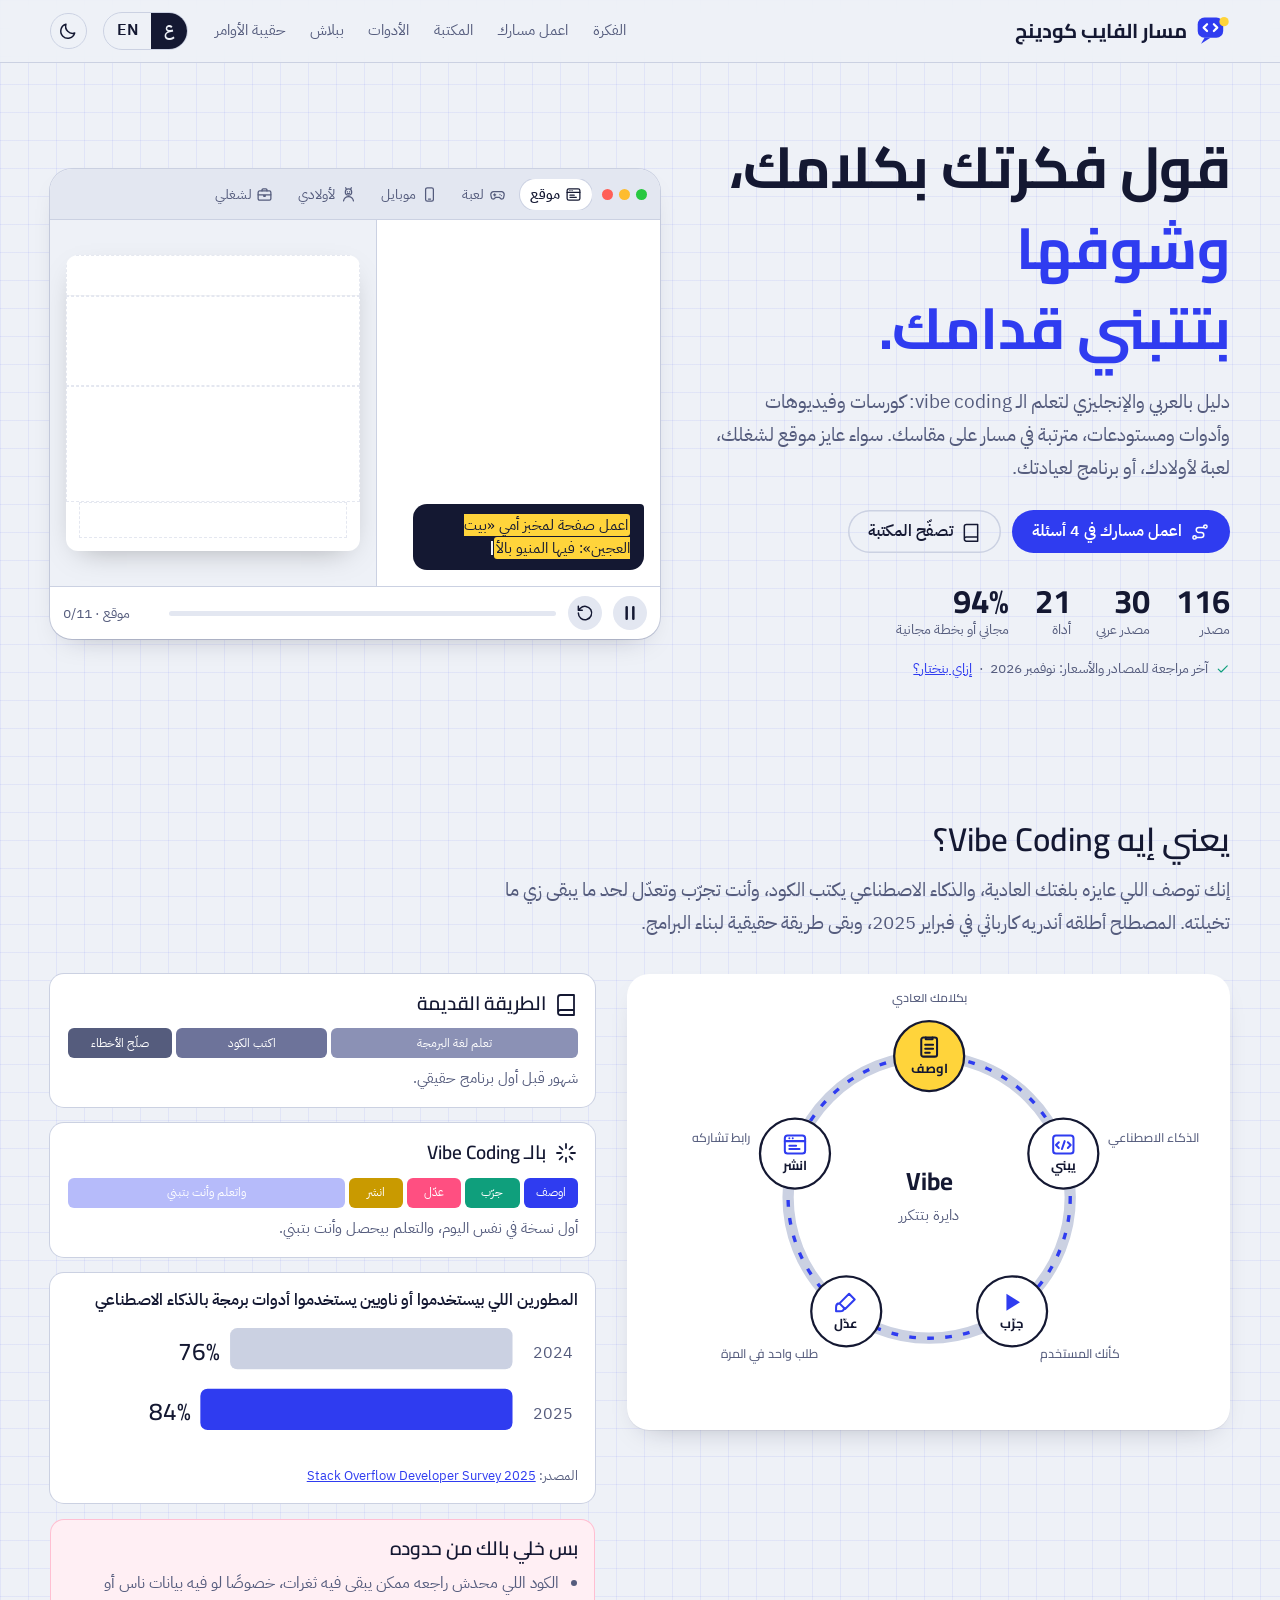
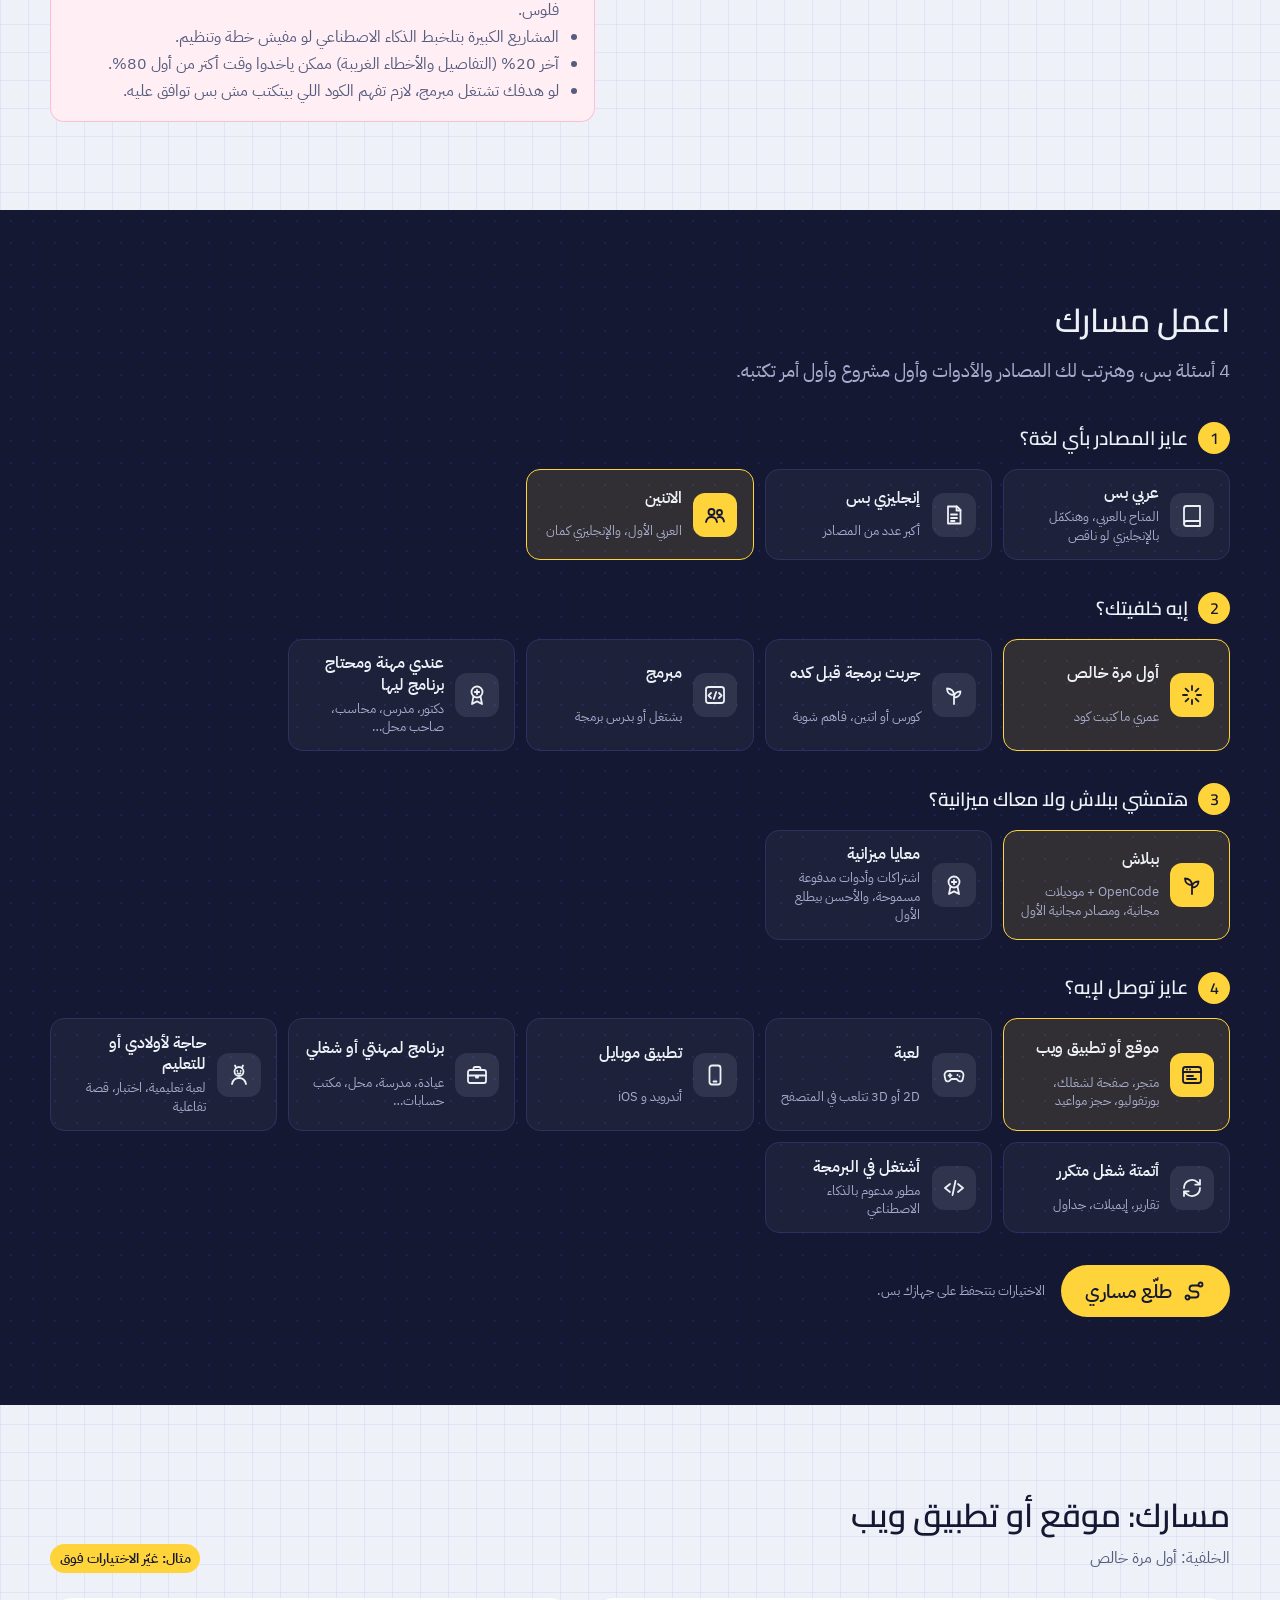
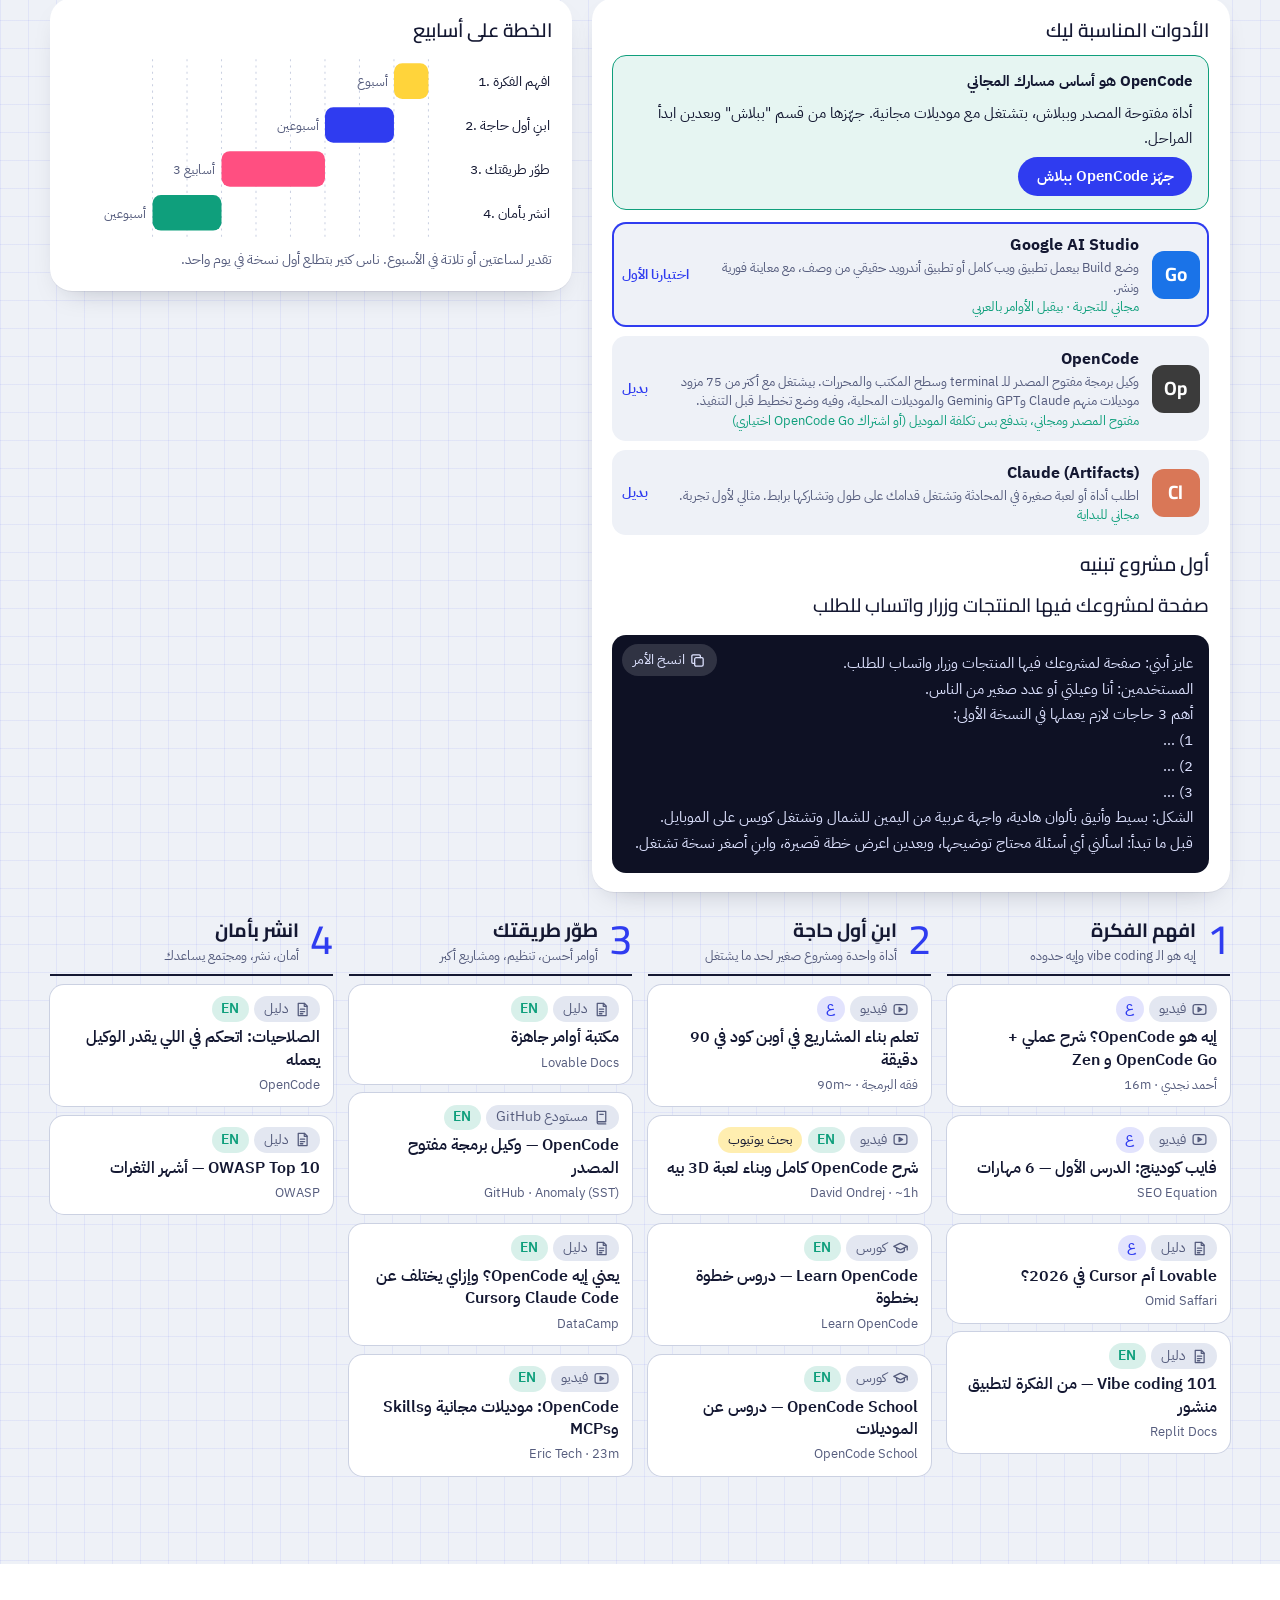
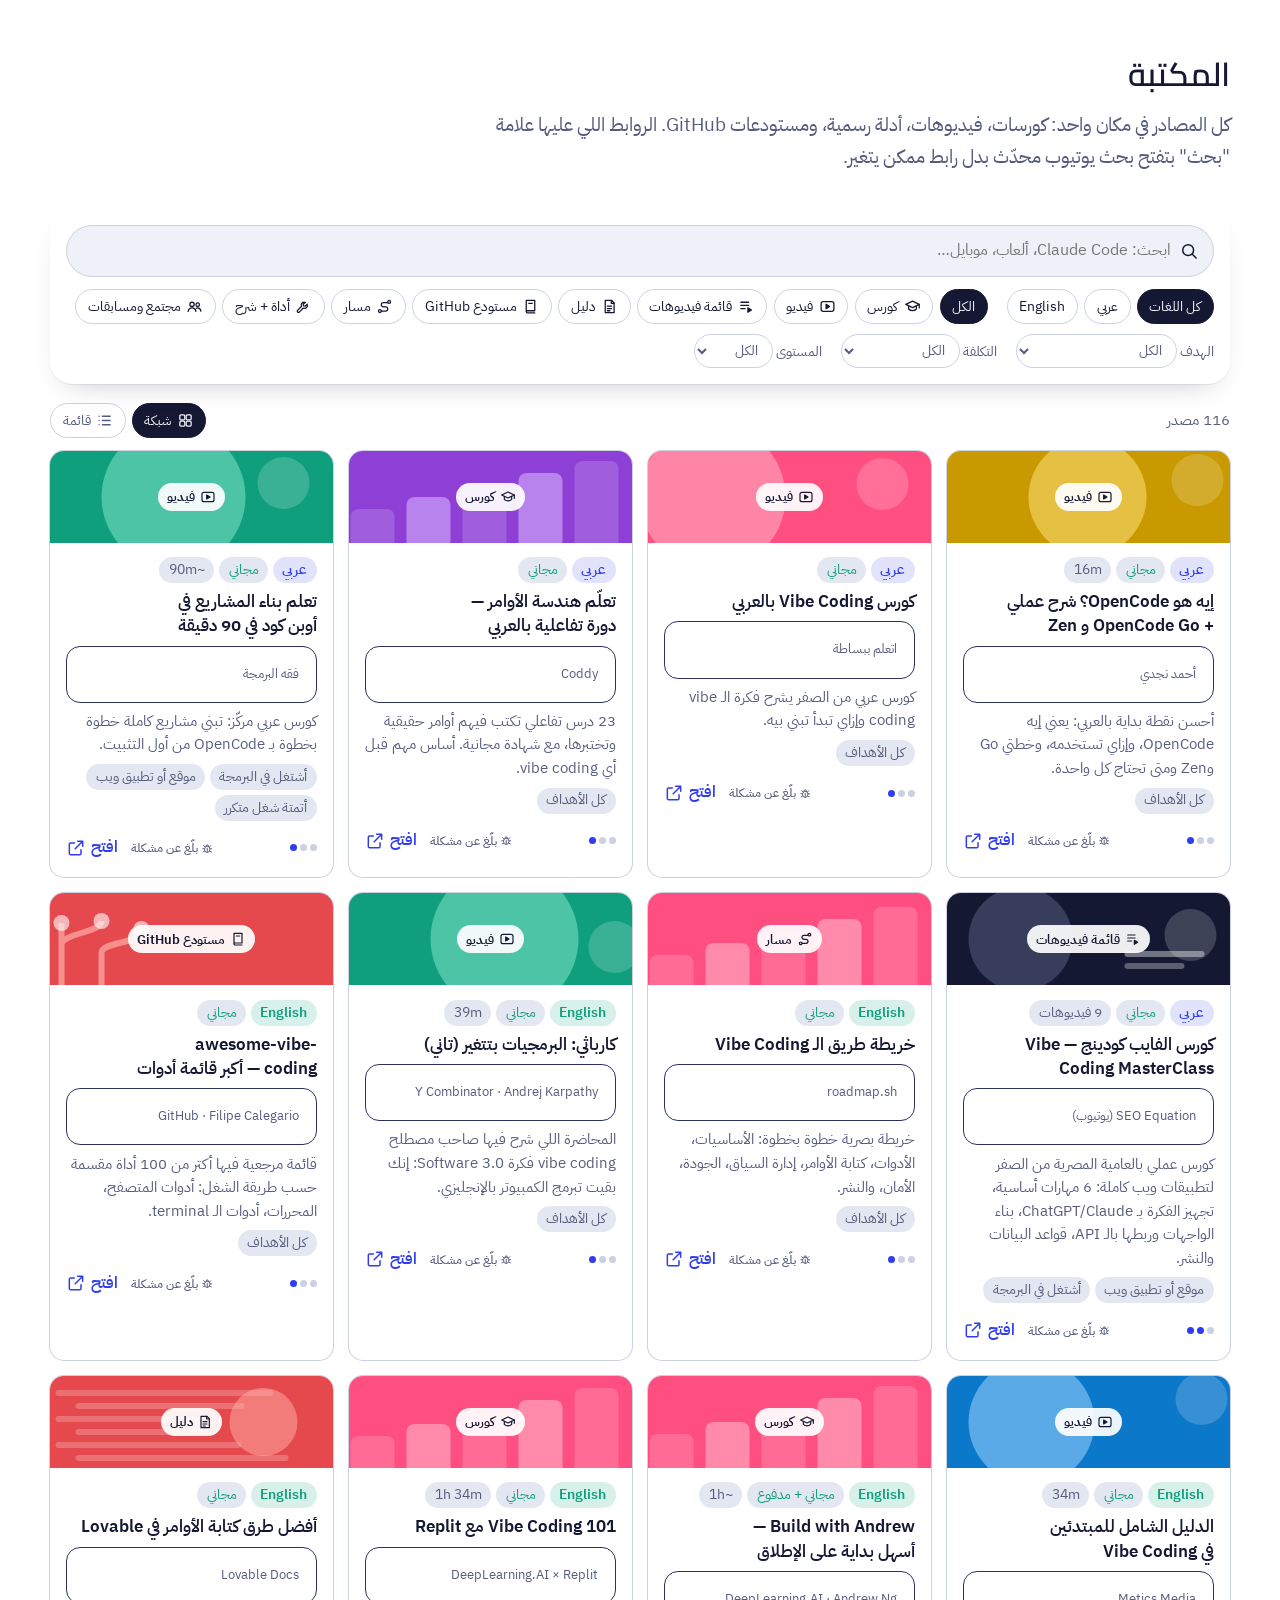
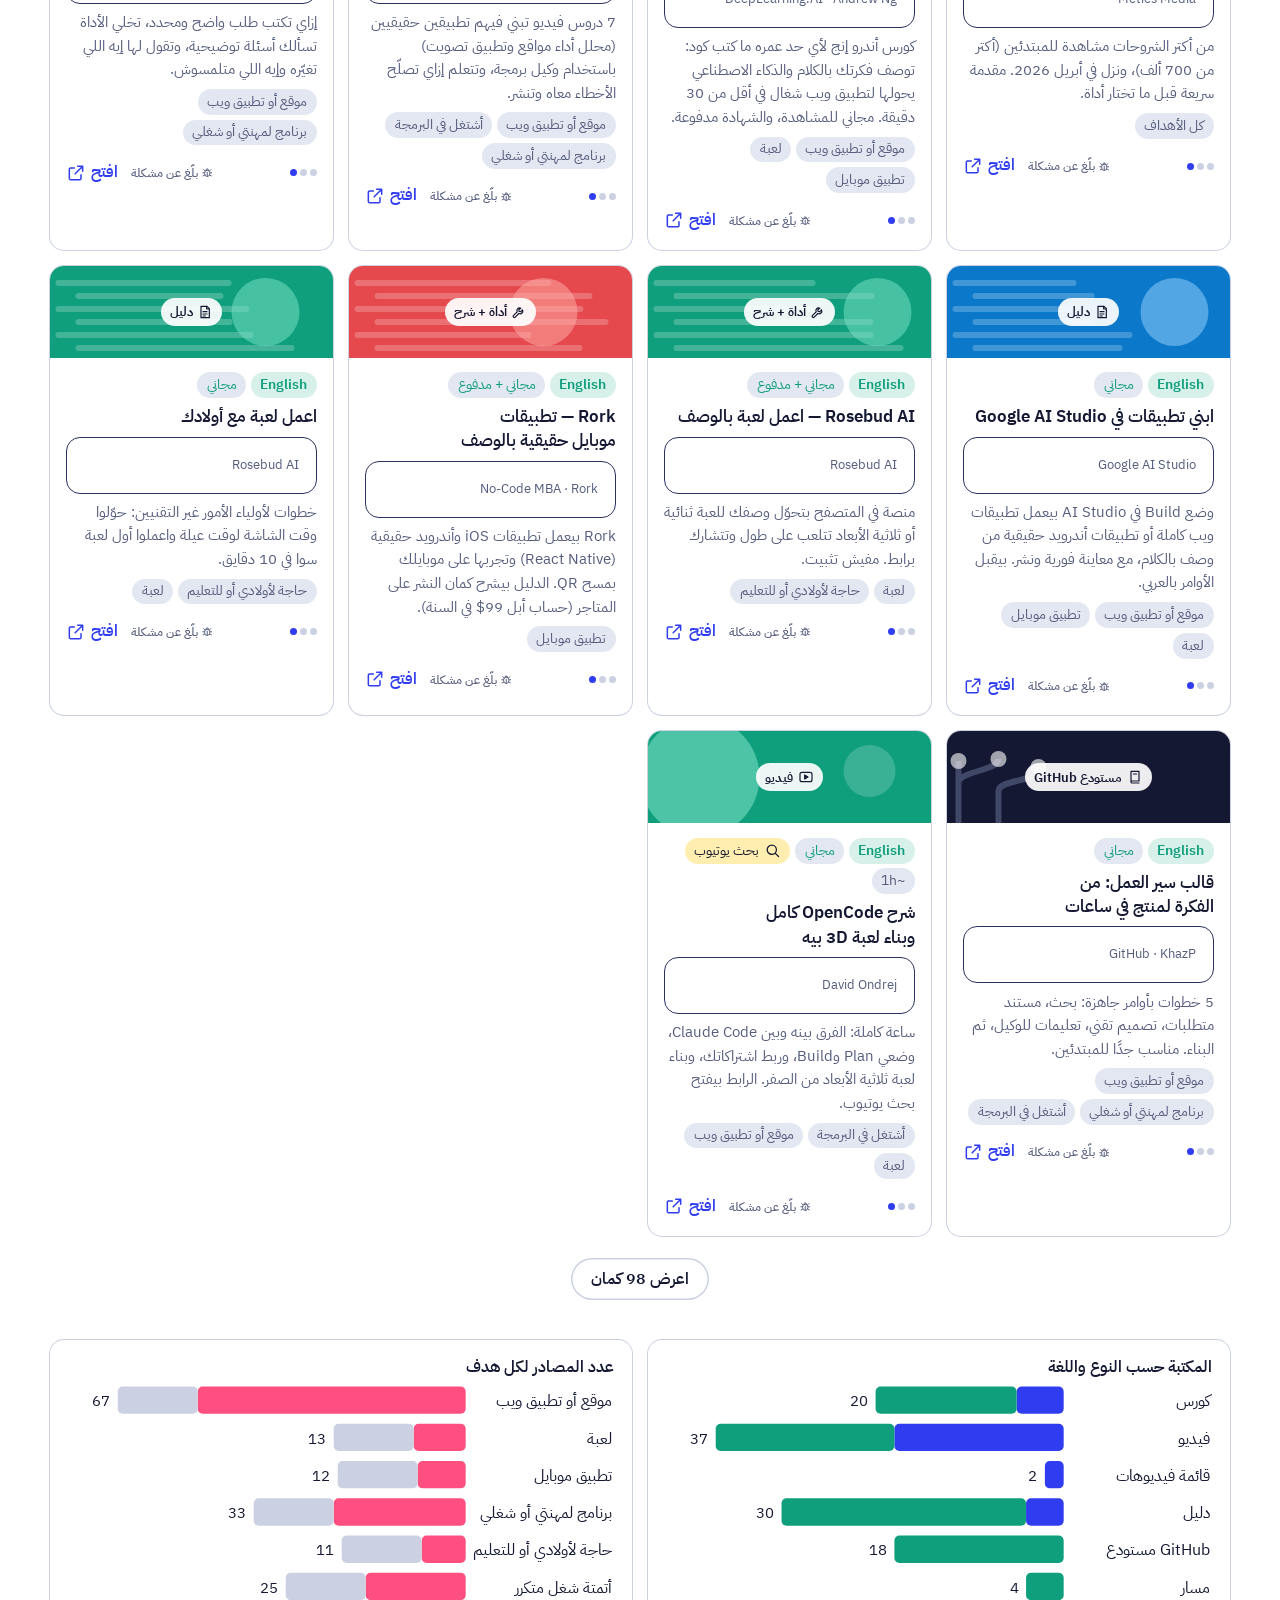
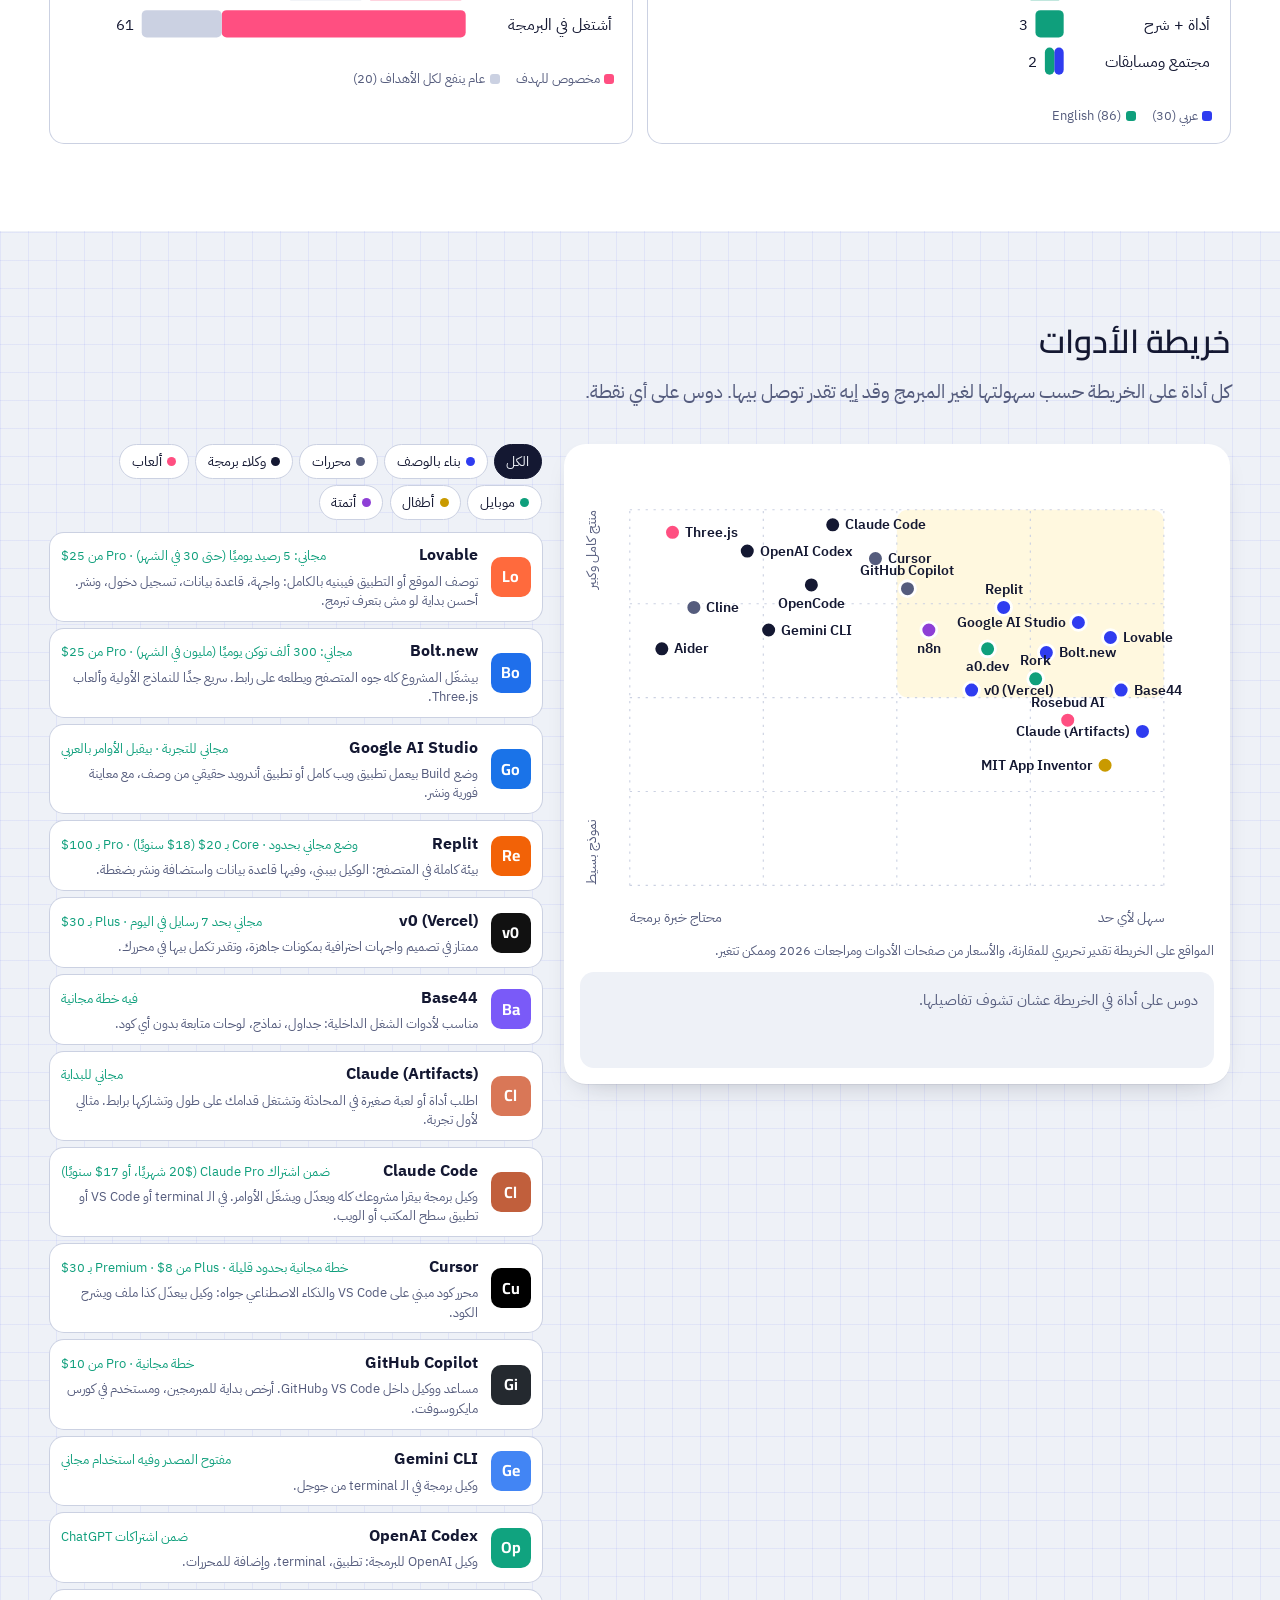
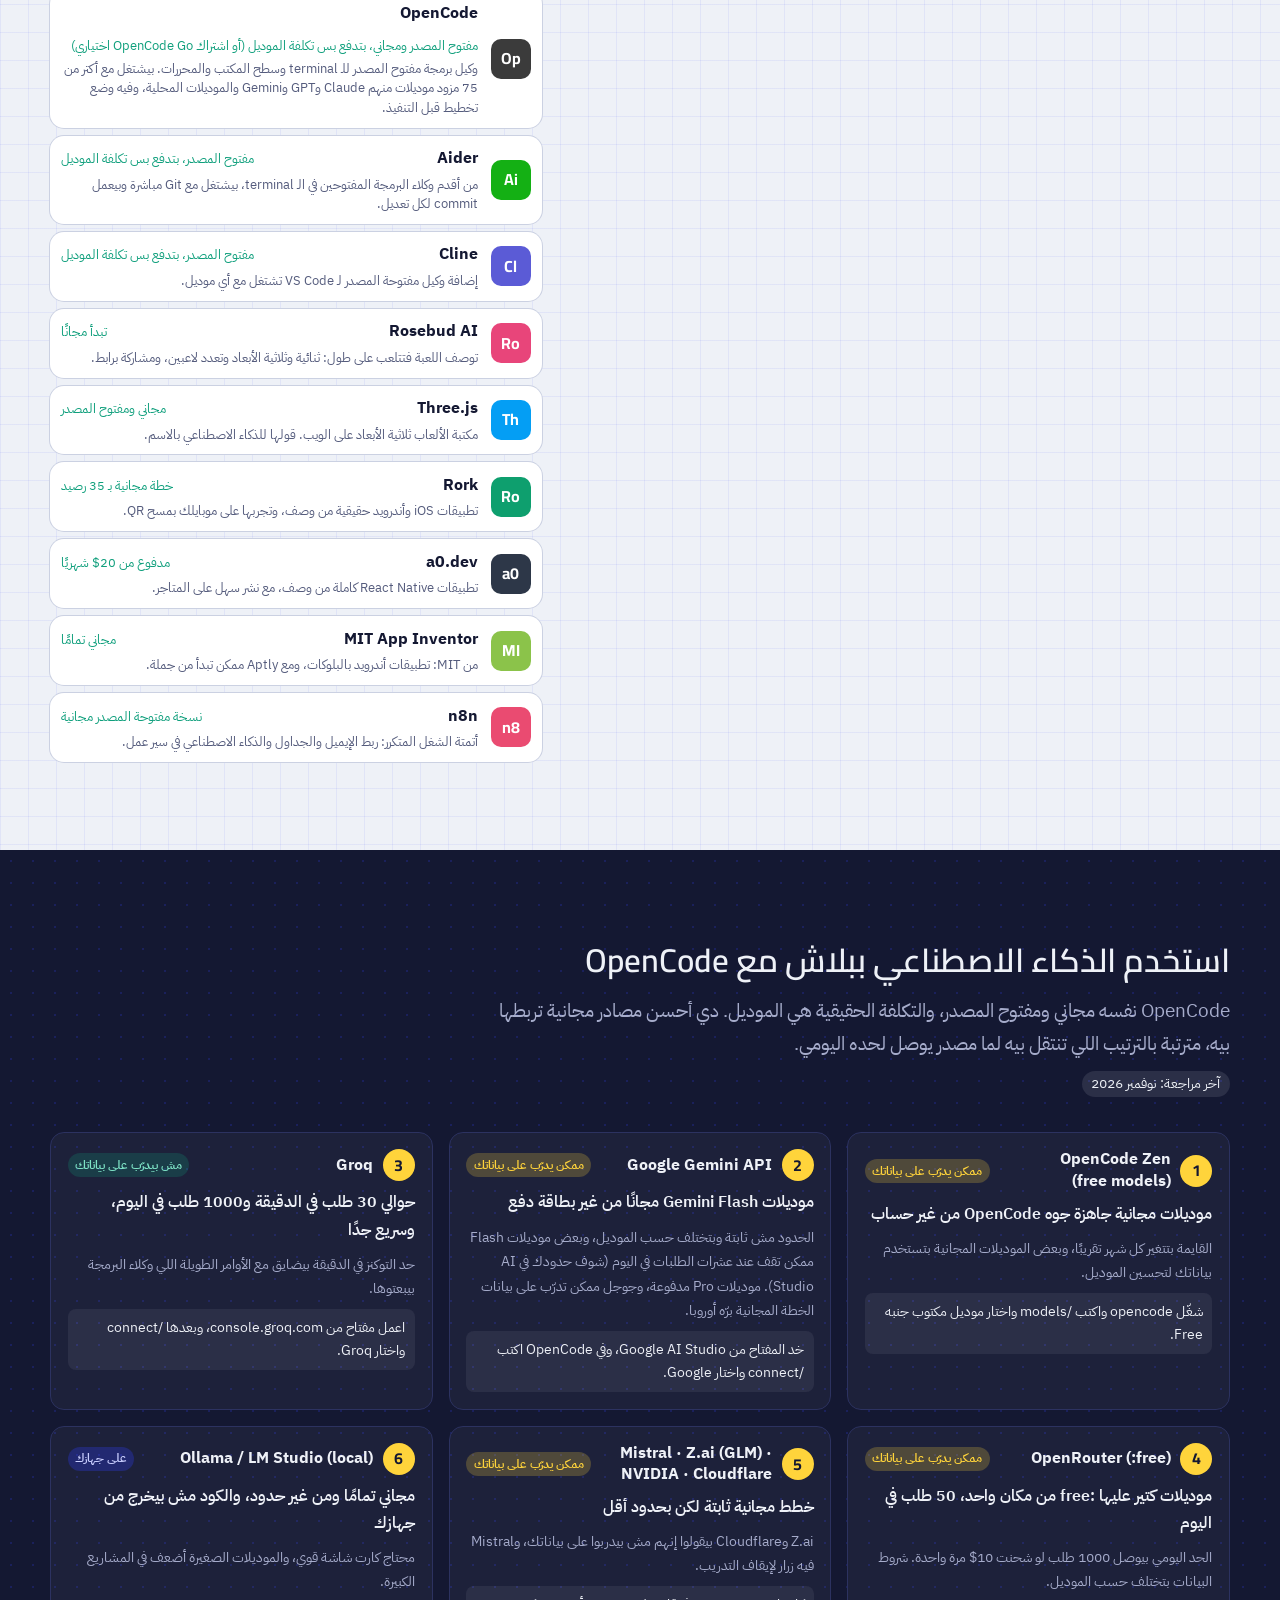
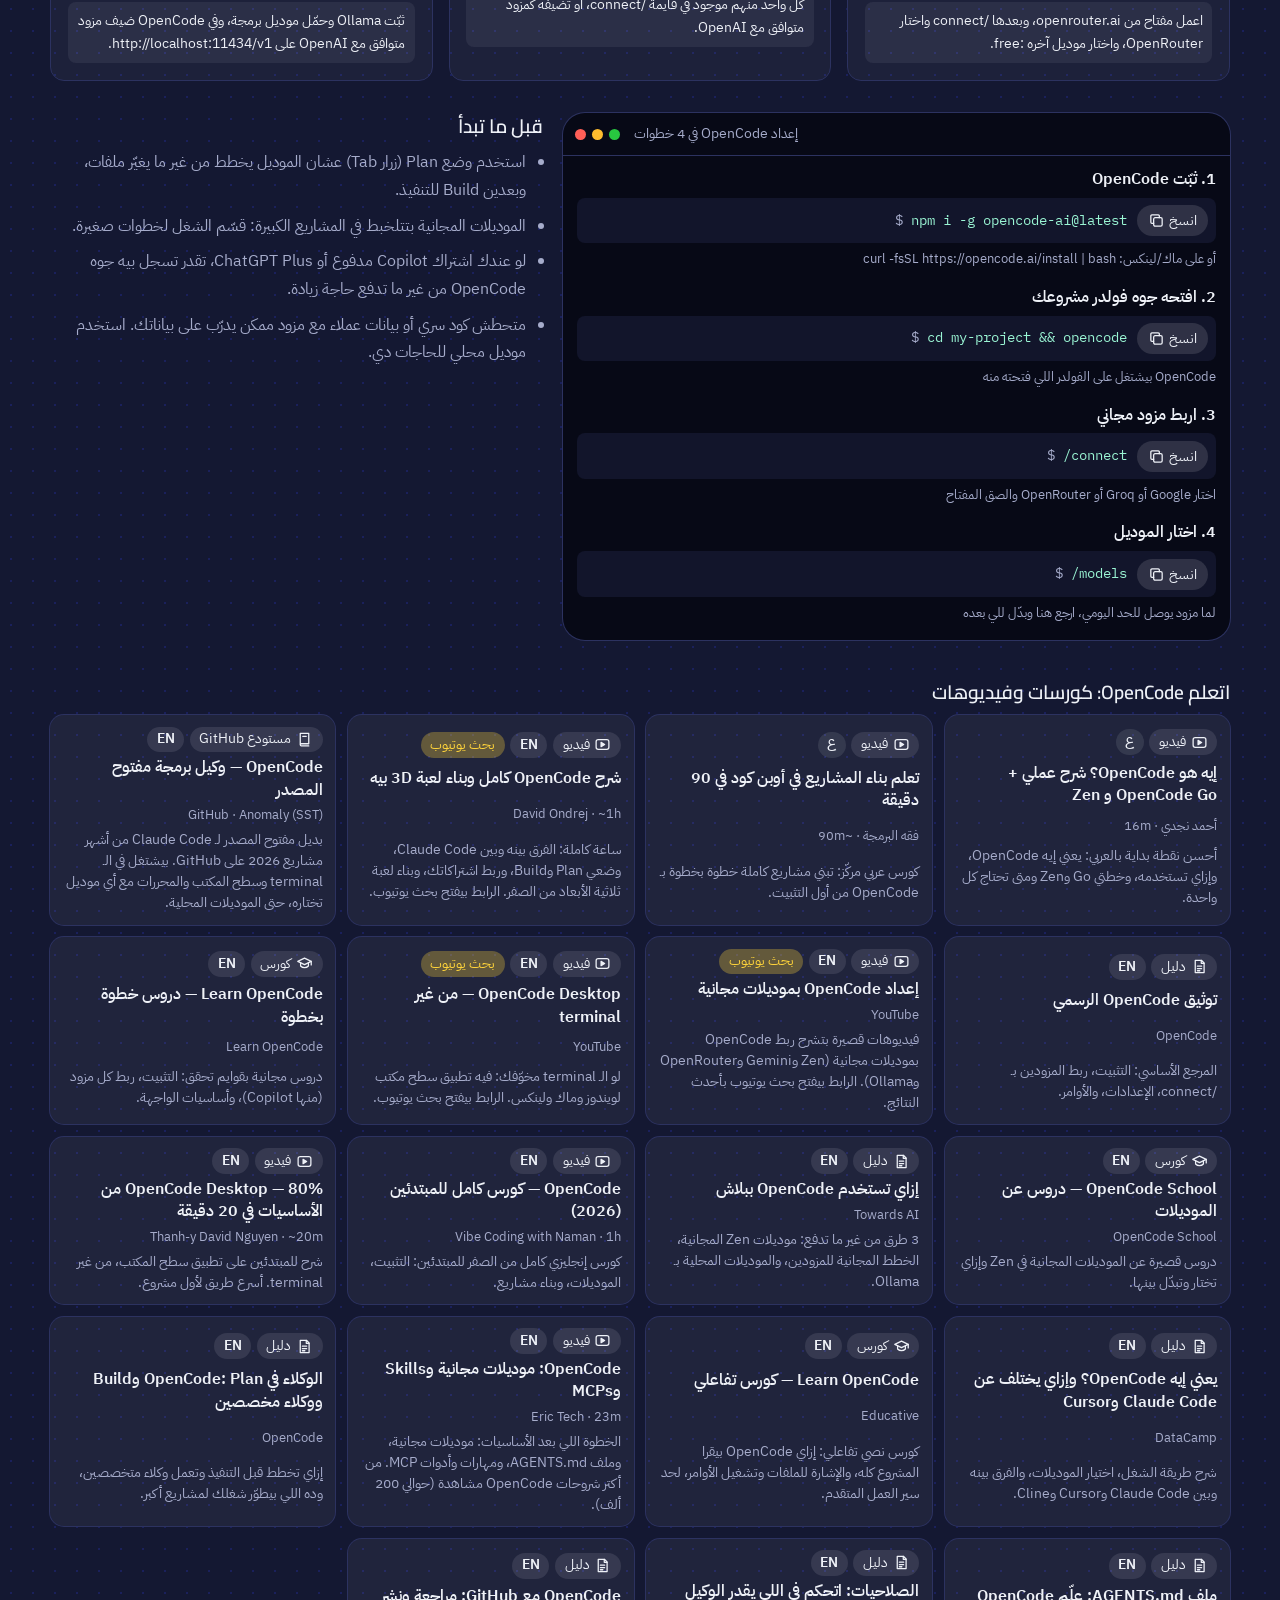
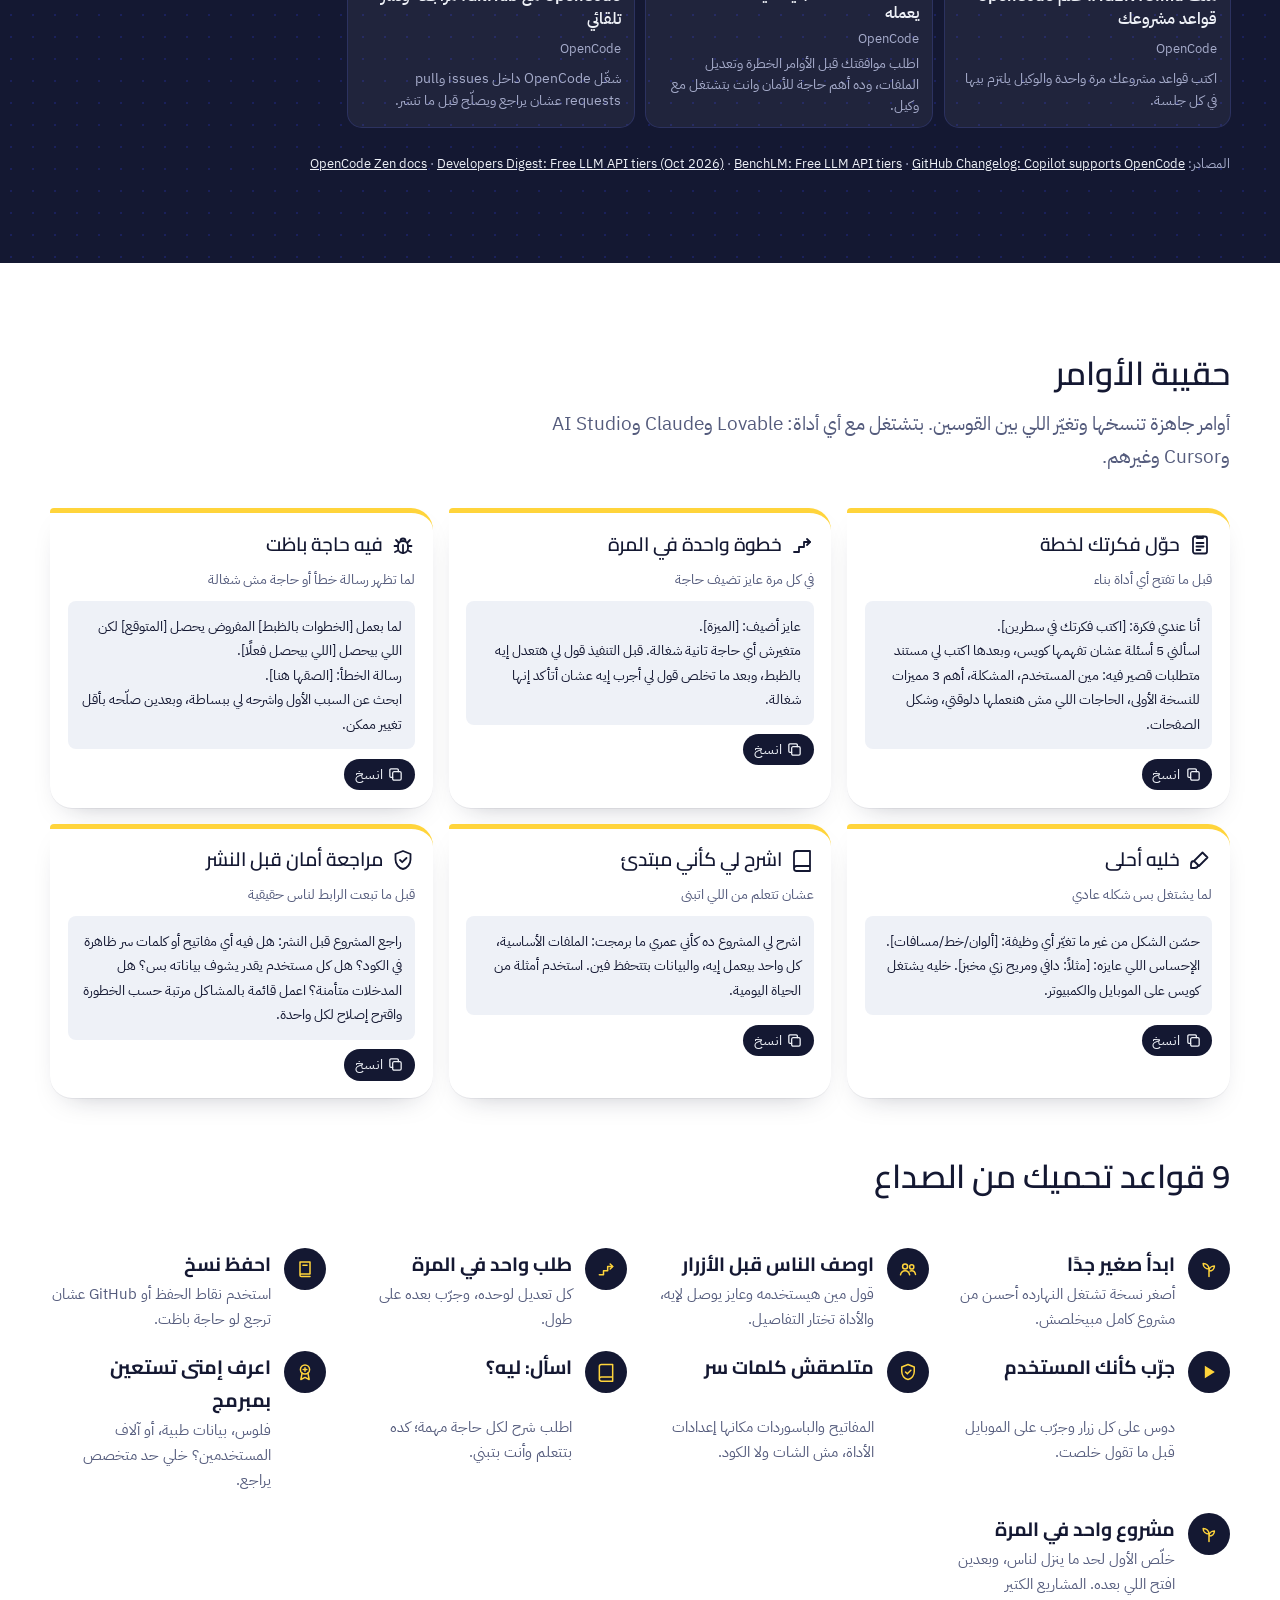
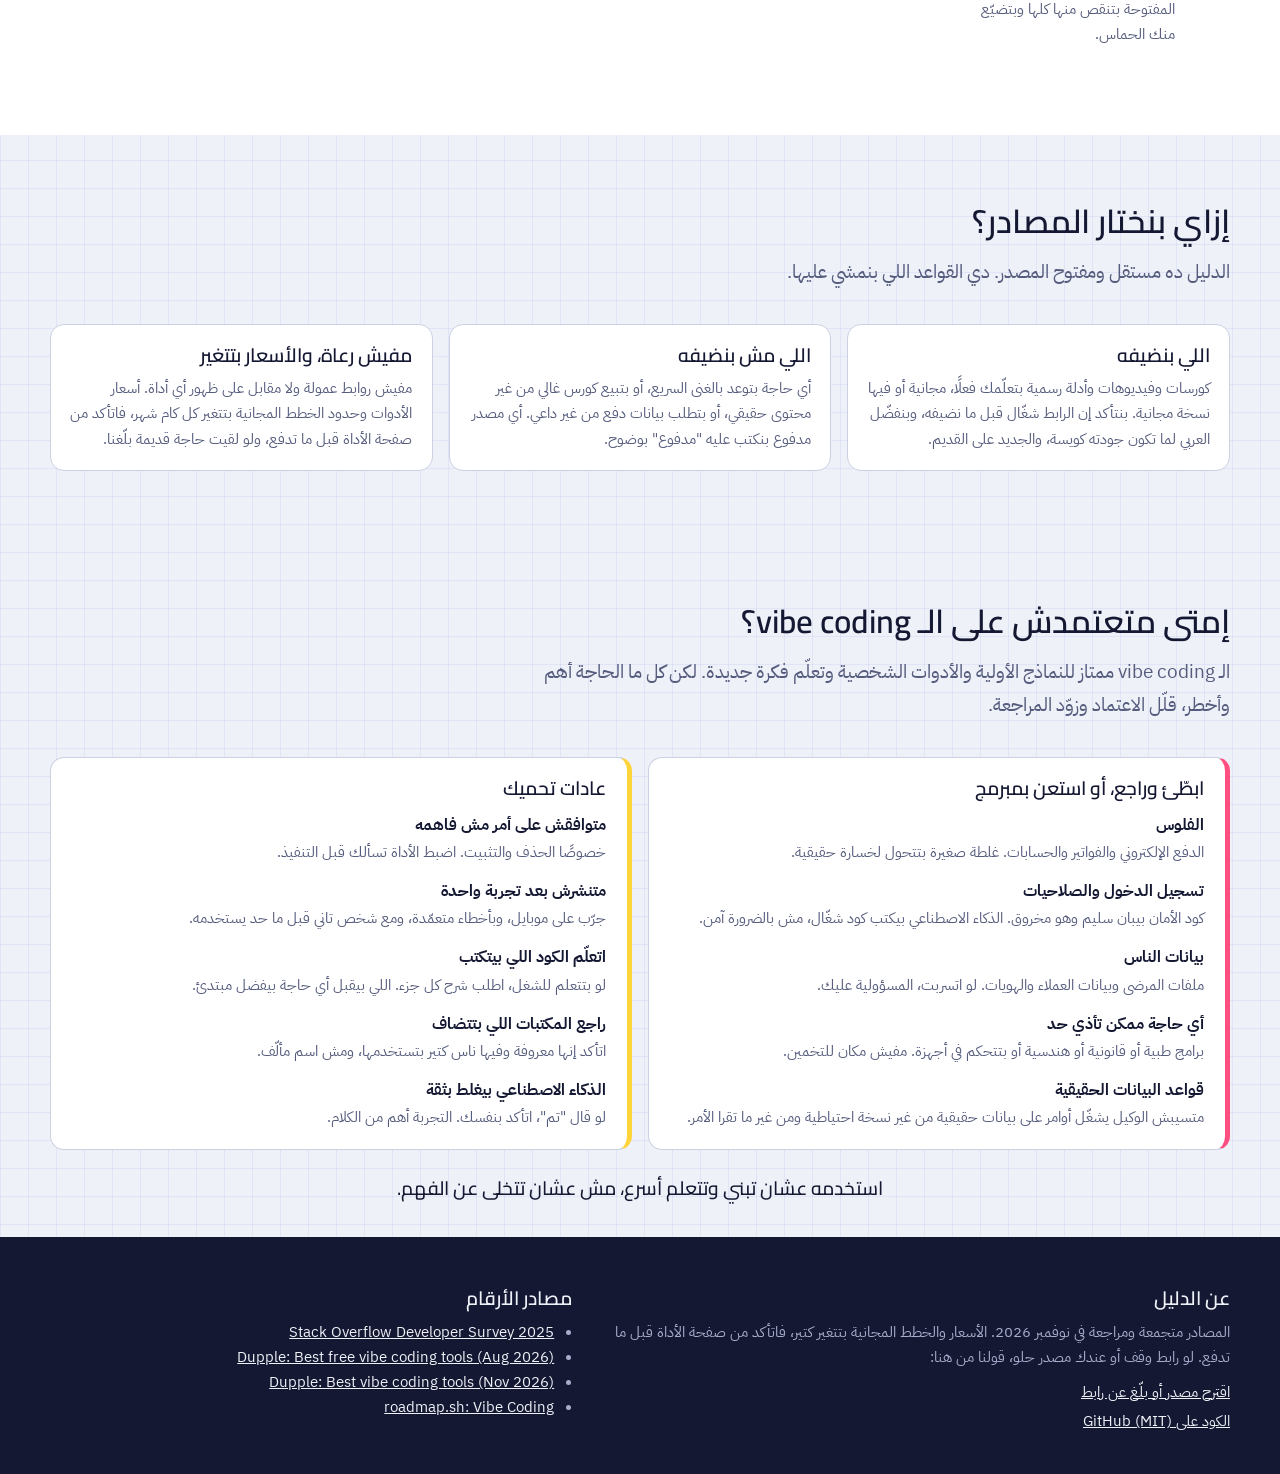
==== commit eb7b4489: "Add 'when not to rely on vibe coding' section" ====
--- a/index.html
+++ b/index.html
@@ -346,6 +346,27 @@
     </div>
   </div>
 </section>
+
+<!-- ============ WHEN NOT TO VIBE CODE ============ -->
+<section id="caution">
+  <div class="wrap">
+    <div class="sec-head">
+      <h2 data-i18n="caution.title">إمتى متعتمدش على الـ vibe coding؟</h2>
+      <p data-i18n="caution.lede">الـ vibe coding ممتاز للنماذج الأولية والأدوات الشخصية وتعلّم فكرة جديدة. لكن كل ما الحاجة أهم وأخطر، قلّل الاعتماد وزوّد المراجعة.</p>
+    </div>
+    <div class="caution-grid">
+      <div class="caution-card">
+        <h3 data-i18n="caution.slow.t">ابطّئ وراجع، أو استعن بمبرمج</h3>
+        <ul id="caution-slow"></ul>
+      </div>
+      <div class="caution-card">
+        <h3 data-i18n="caution.habits.t">عادات تحميك</h3>
+        <ul id="caution-habits"></ul>
+      </div>
+    </div>
+    <p class="caution-sum" data-i18n="caution.sum">استخدمه عشان تبني وتتعلم أسرع، مش عشان تتخلى عن الفهم.</p>
+  </div>
+</section>
 </main>
 
 <footer>
--- a/assets/app.css
+++ b/assets/app.css
@@ -372,6 +372,16 @@
 .card .open a.report .icon { width: 1em; height: 1em; }
 .reviewed { margin-top: 1rem; display: flex; align-items: center; gap: .4rem; flex-wrap: wrap; color: var(--muted); font-size: .88rem; }
 .reviewed .icon { width: 1.1em; height: 1.1em; color: var(--mint); }
+#caution { padding: 4rem 0 2rem; }
+.caution-grid { display: grid; grid-template-columns: repeat(2, minmax(0, 1fr)); gap: 1rem; }
+.caution-card { background: var(--surface); border: 1.5px solid var(--line); border-inline-start: 5px solid var(--pop); border-radius: var(--r-m); padding: 1.1rem 1.3rem; }
+.caution-card:last-child { border-inline-start-color: var(--hl); }
+.caution-card h3 { font-size: var(--step-1); margin-bottom: .6rem; }
+.caution-card ul { list-style: none; padding: 0; margin: 0; display: grid; gap: .75rem; }
+.caution-card li b { display: block; }
+.caution-card li span { color: var(--muted); font-size: .92rem; }
+.caution-sum { margin-top: 1.4rem; text-align: center; font-family: var(--font-display); font-size: var(--step-1); }
+@media (max-width: 800px) { .caution-grid { grid-template-columns: 1fr; } }
 #curation { padding: 4rem 0; }
 .cur-grid { display: grid; grid-template-columns: repeat(3, minmax(0, 1fr)); gap: 1rem; }
 .cur-card { background: var(--surface); border: 1.5px solid var(--line); border-radius: var(--r-m); padding: 1.1rem 1.2rem; }
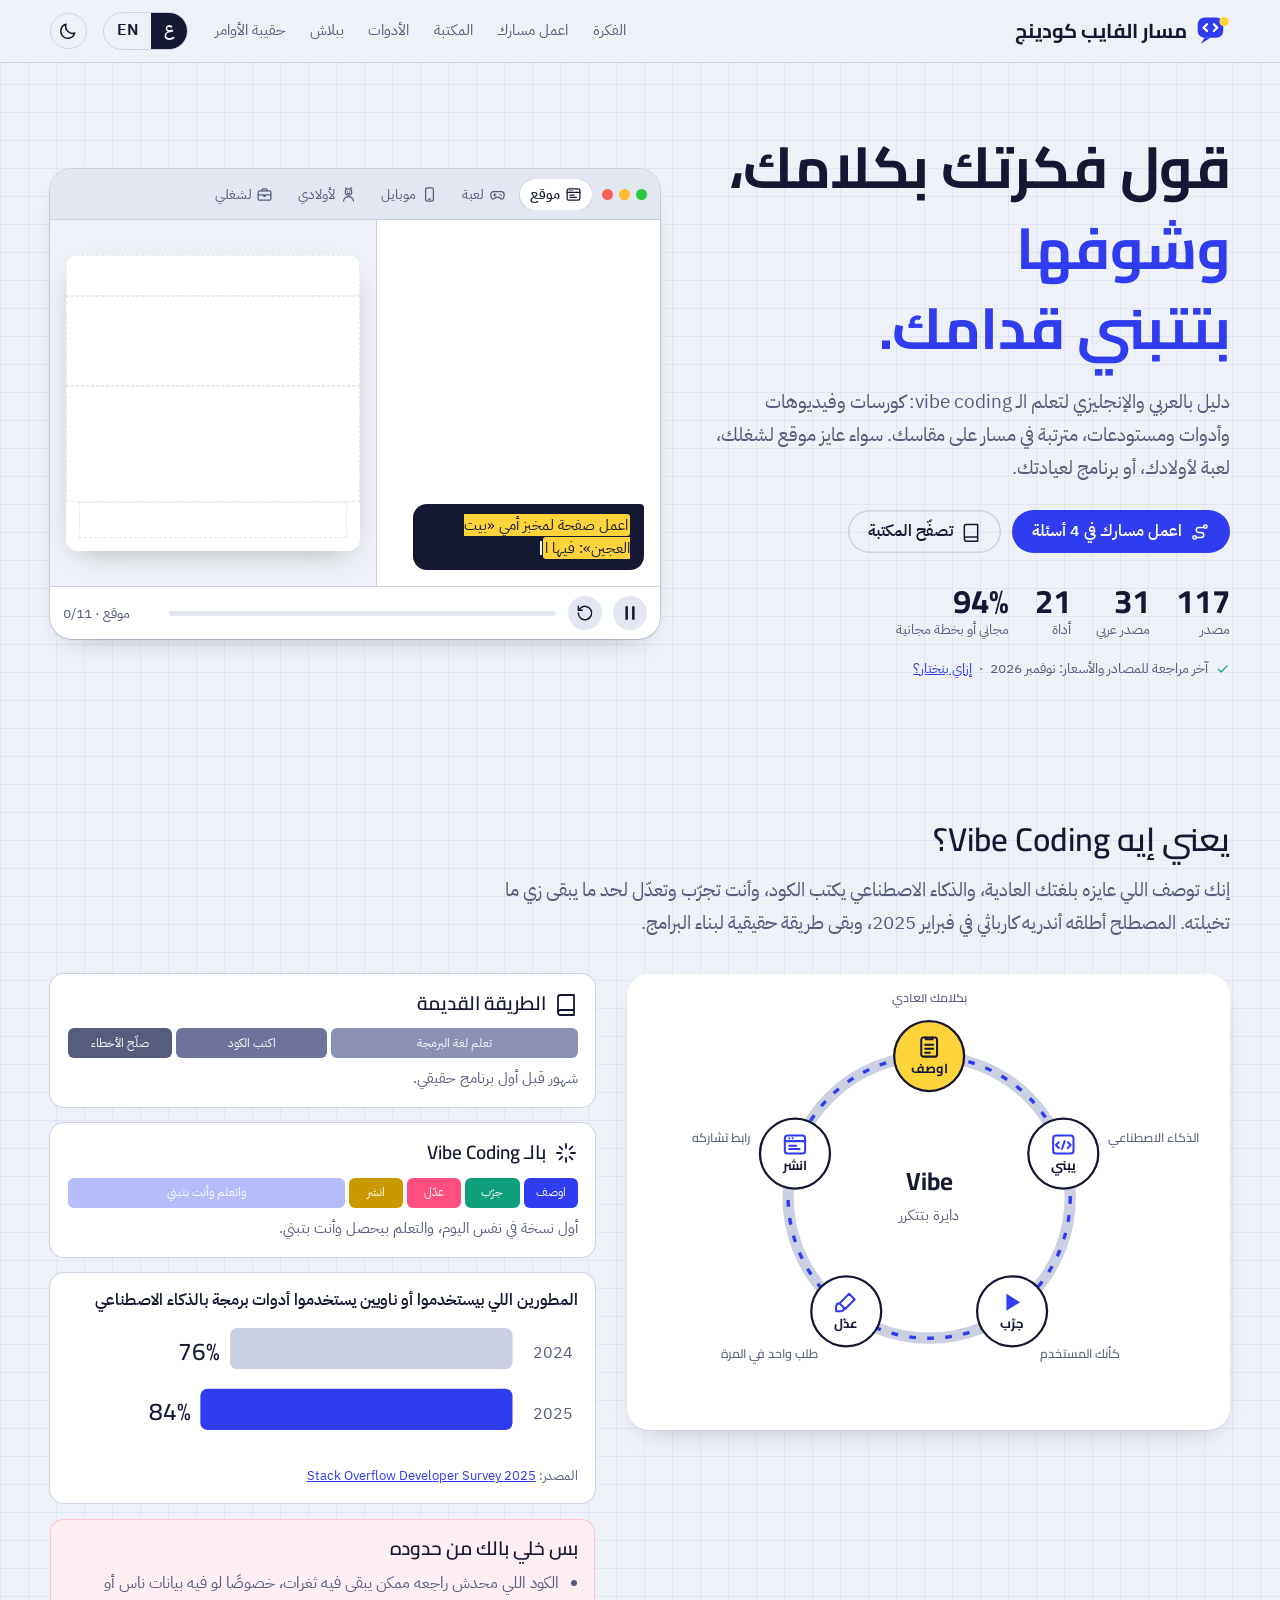
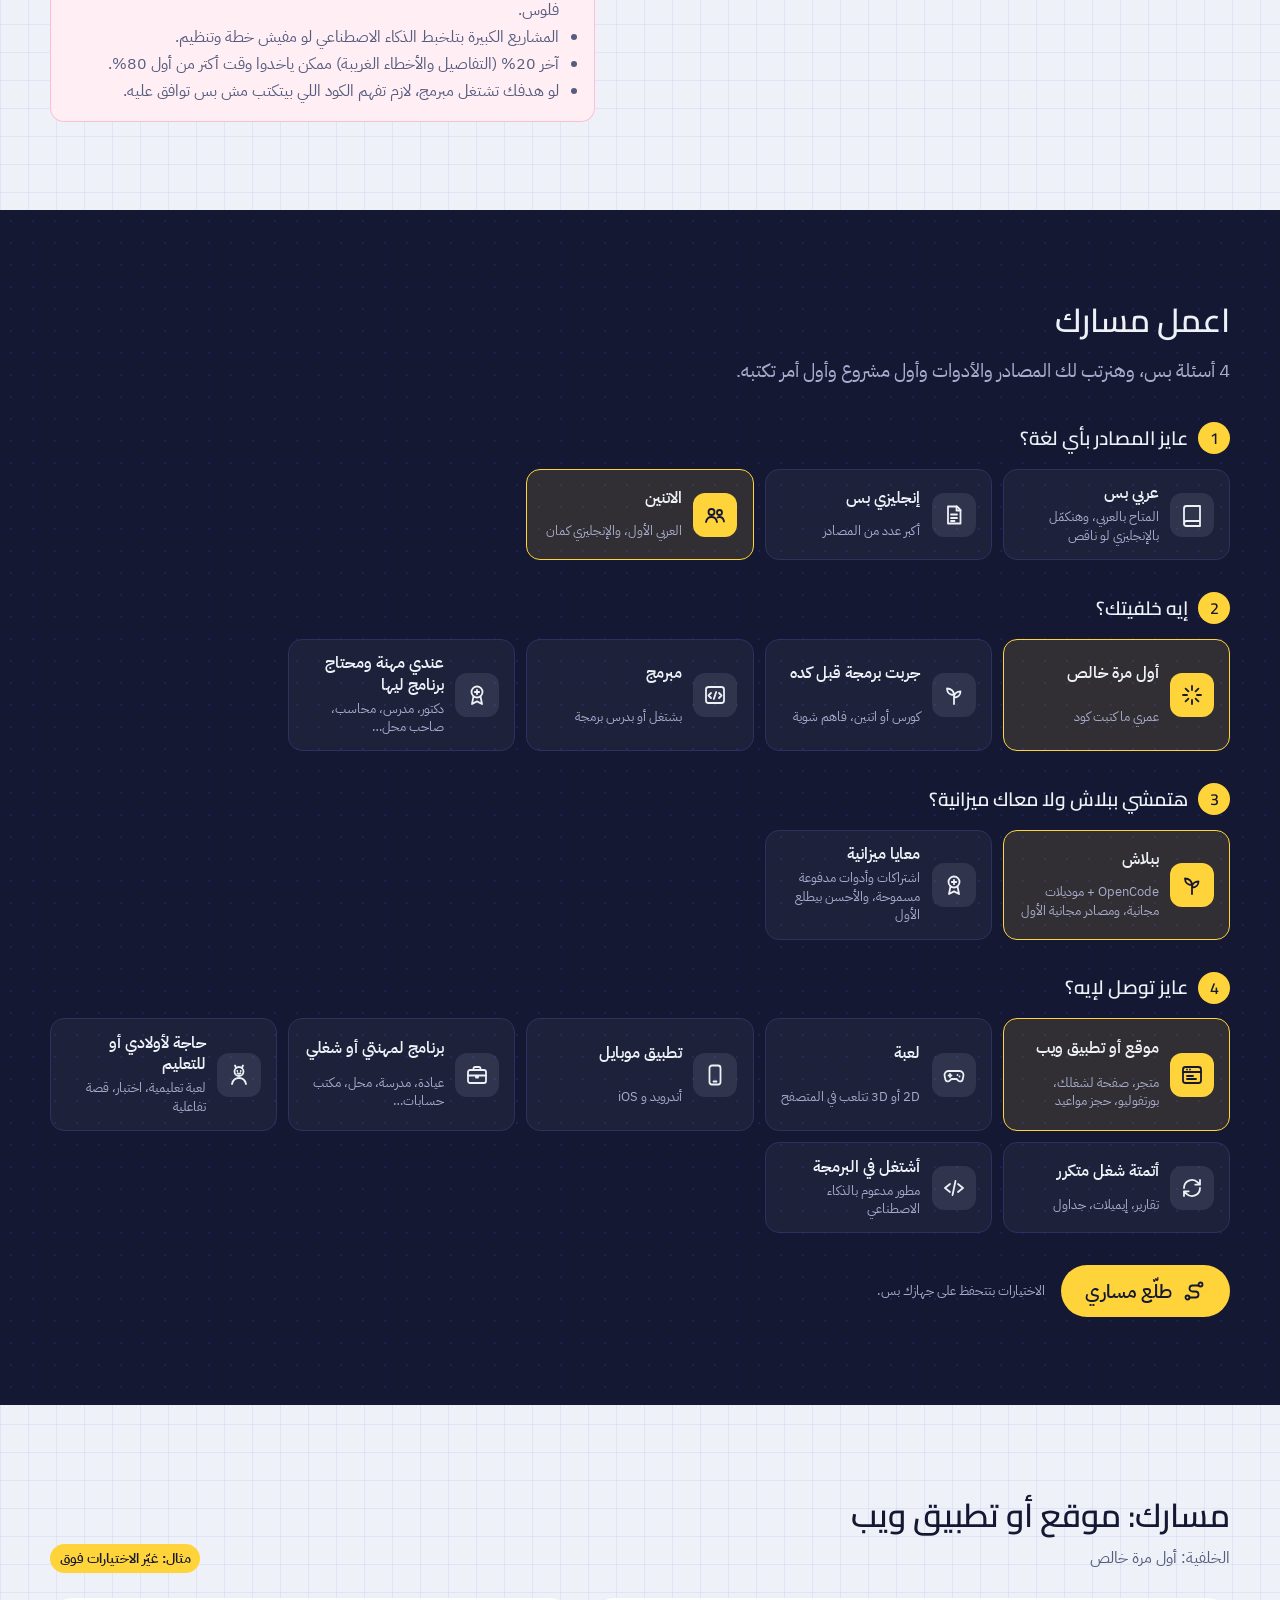
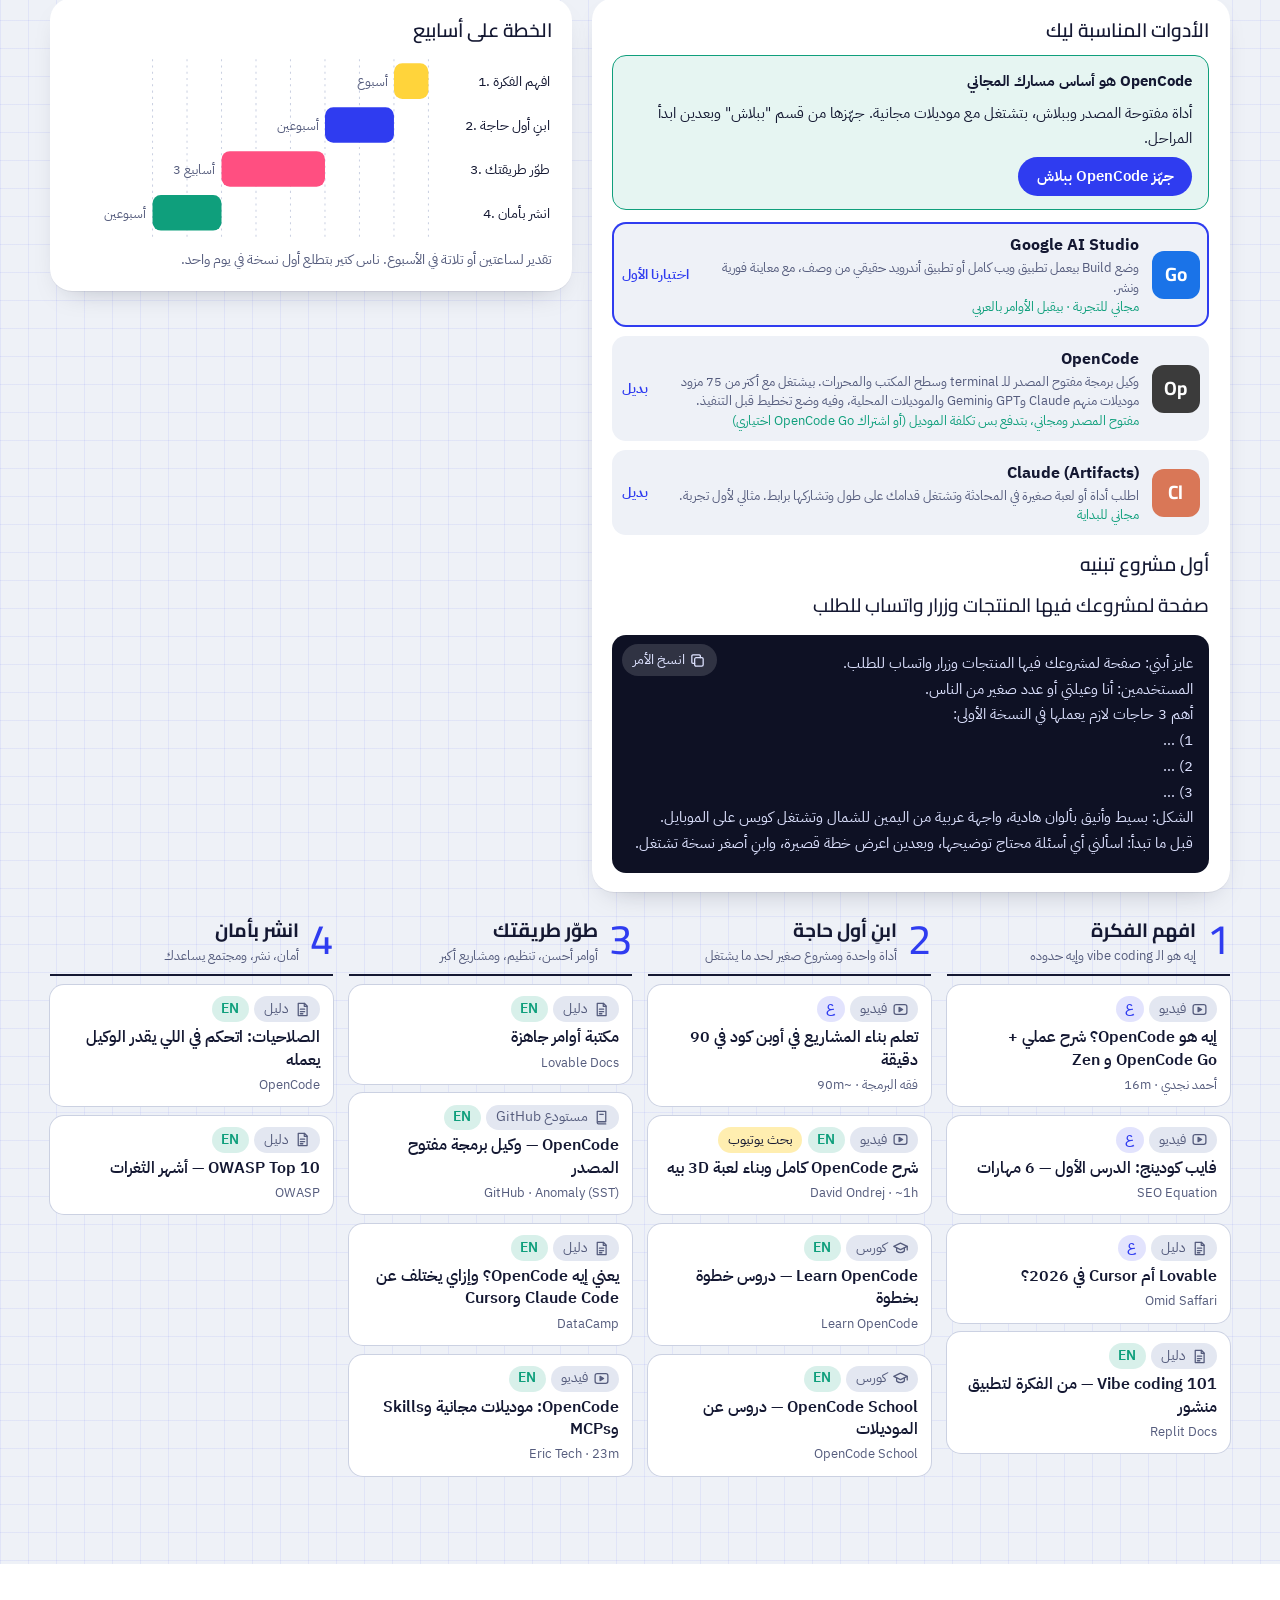
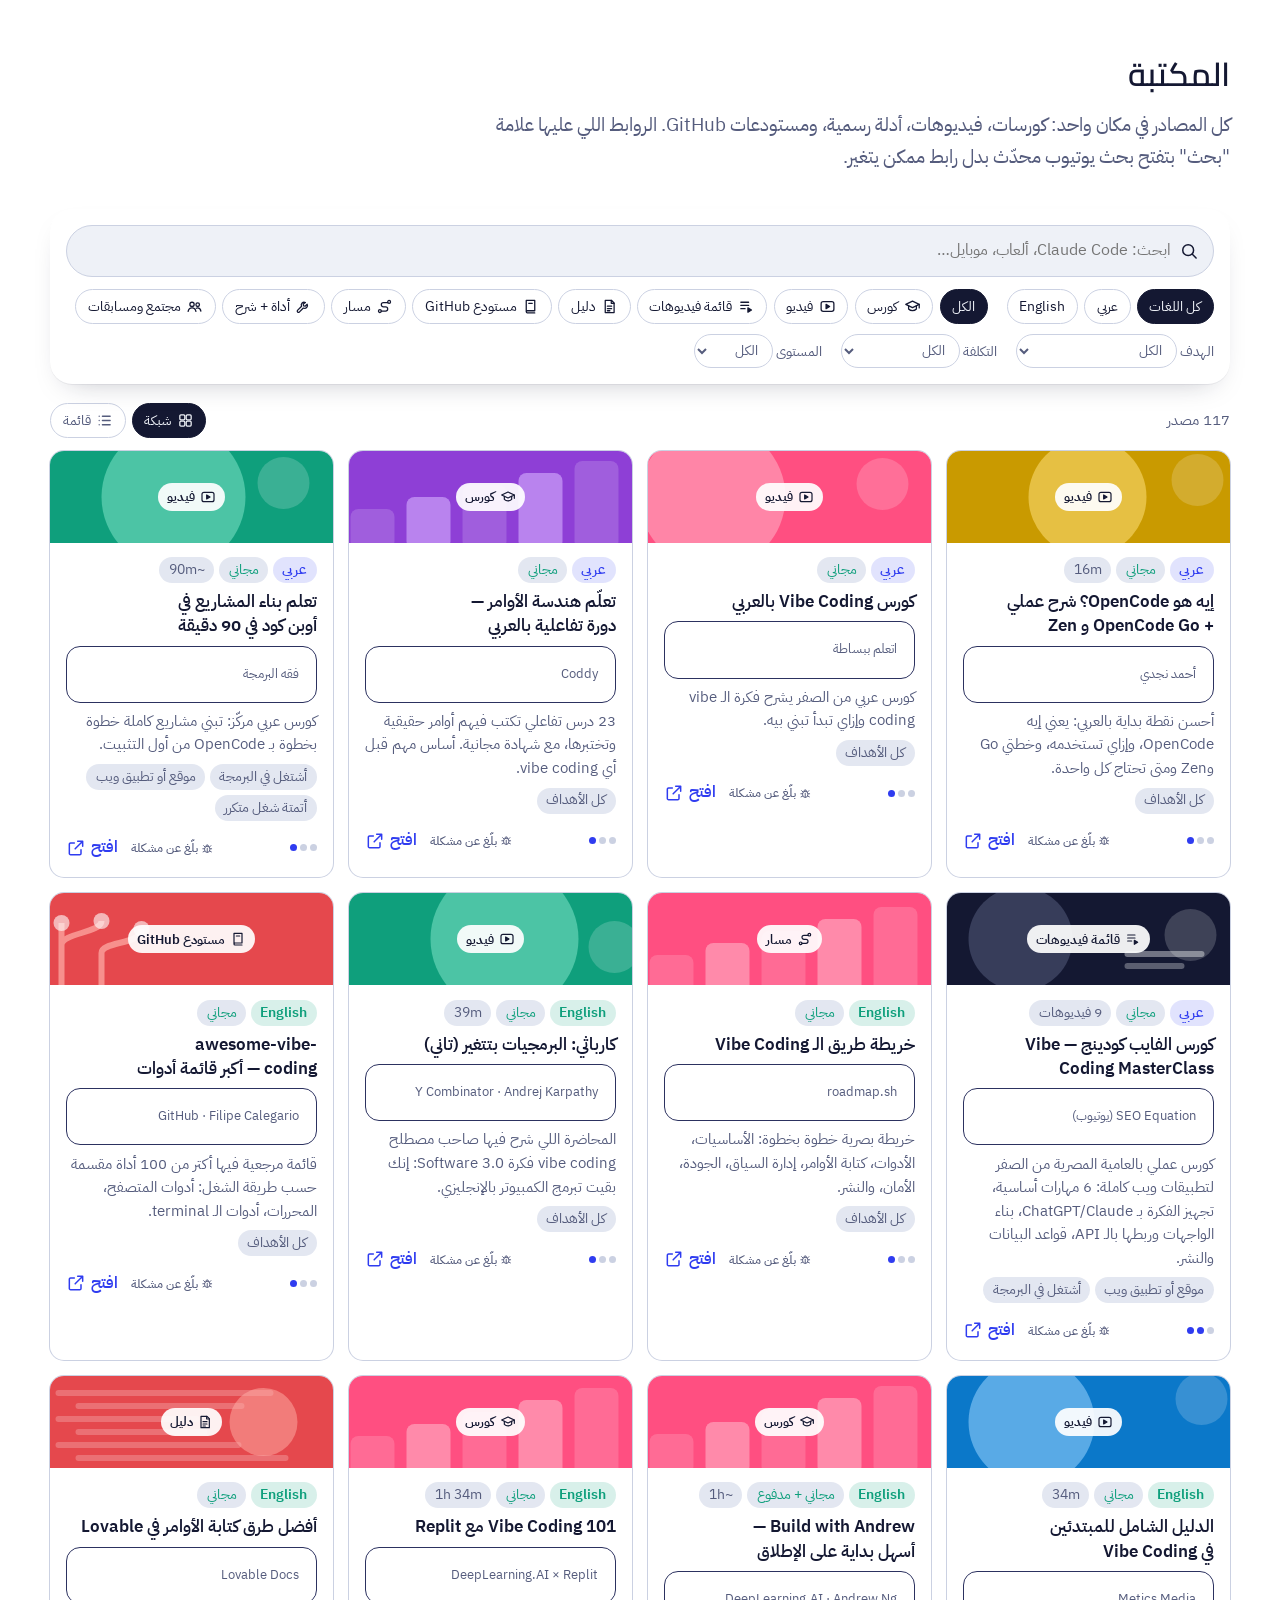
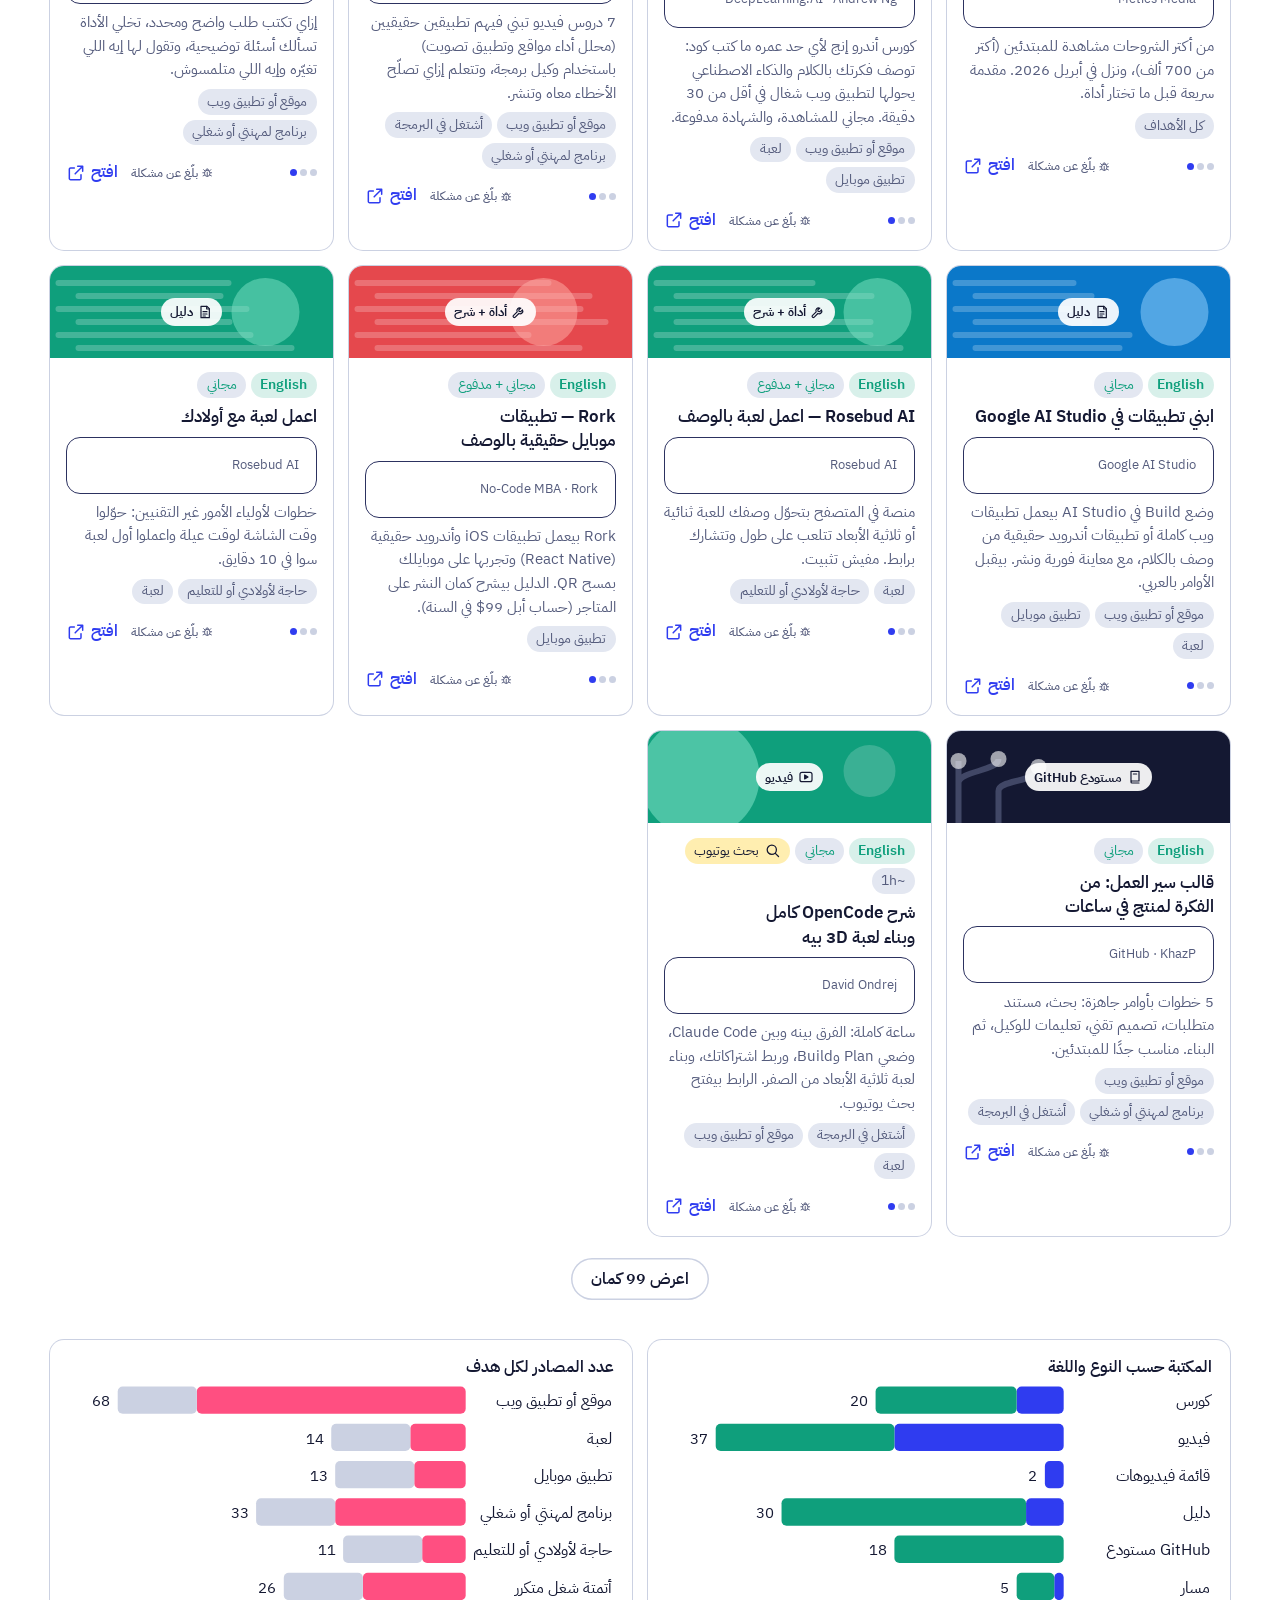
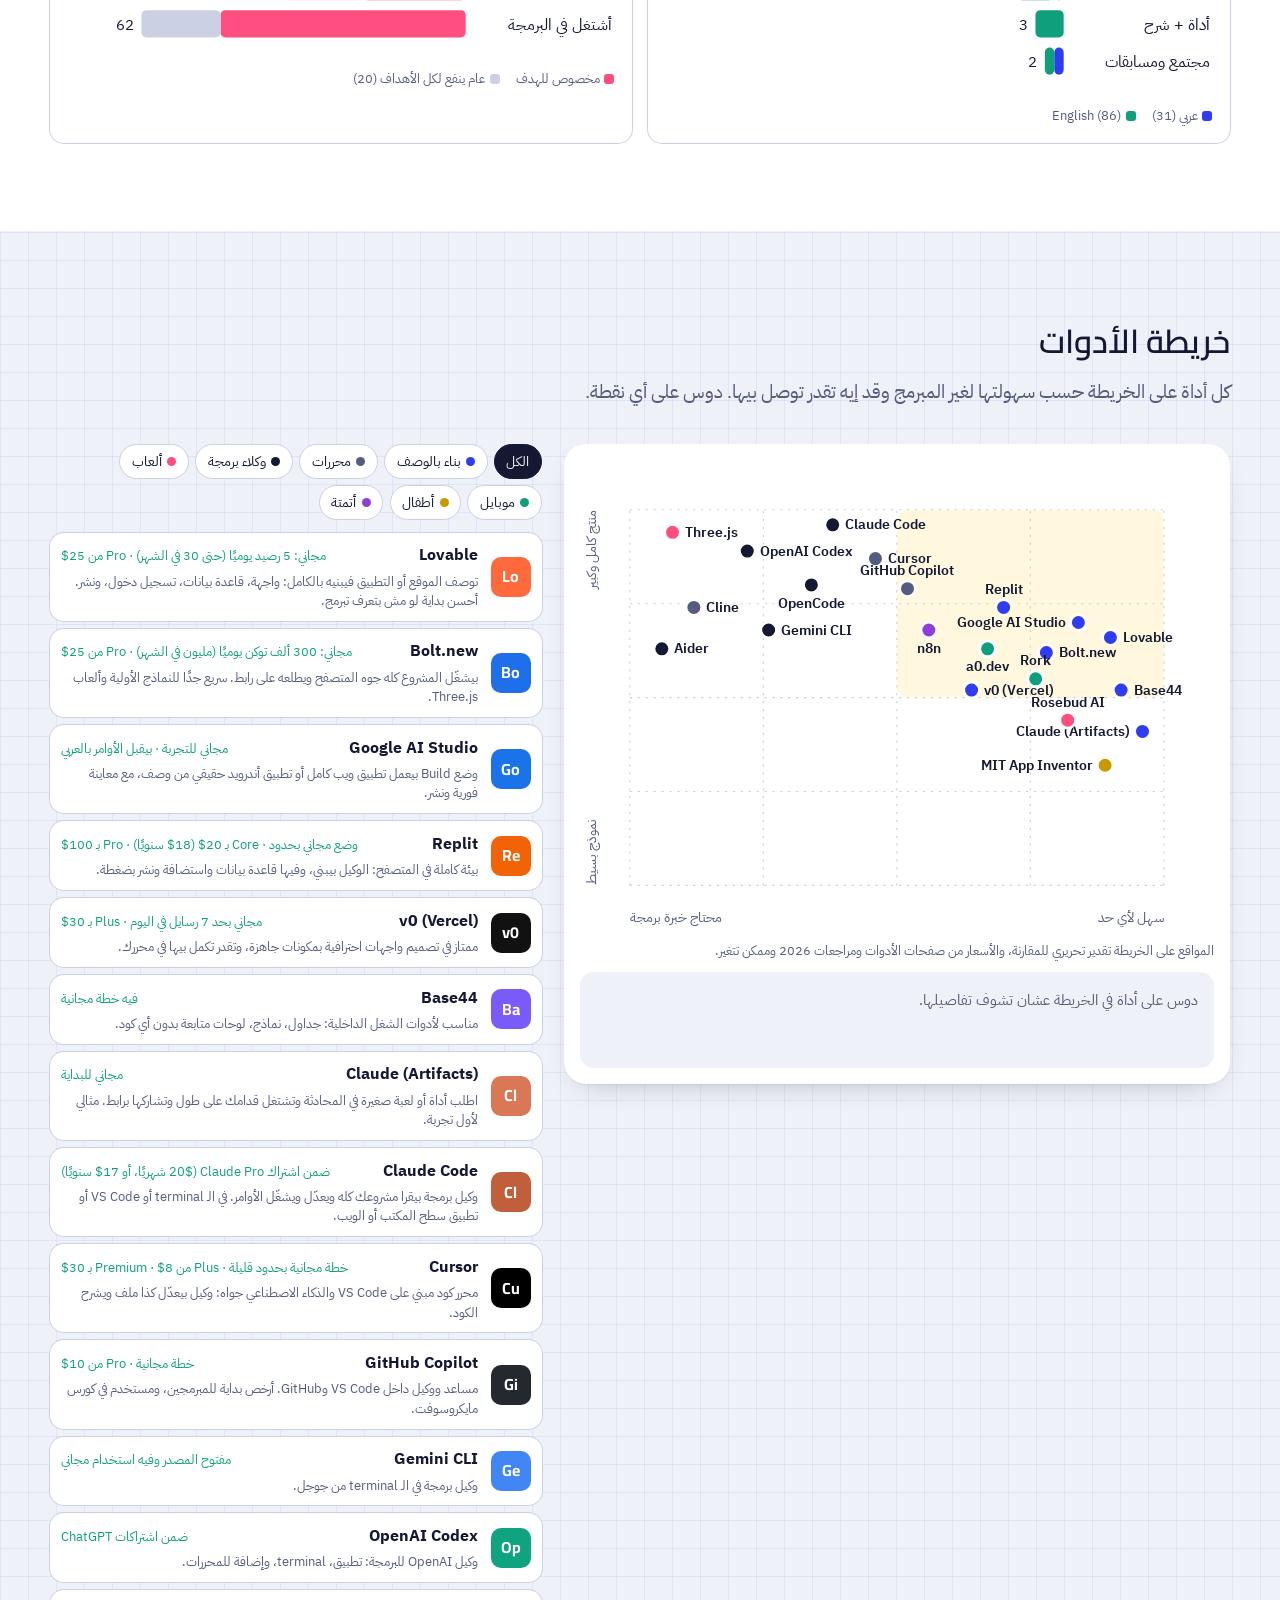
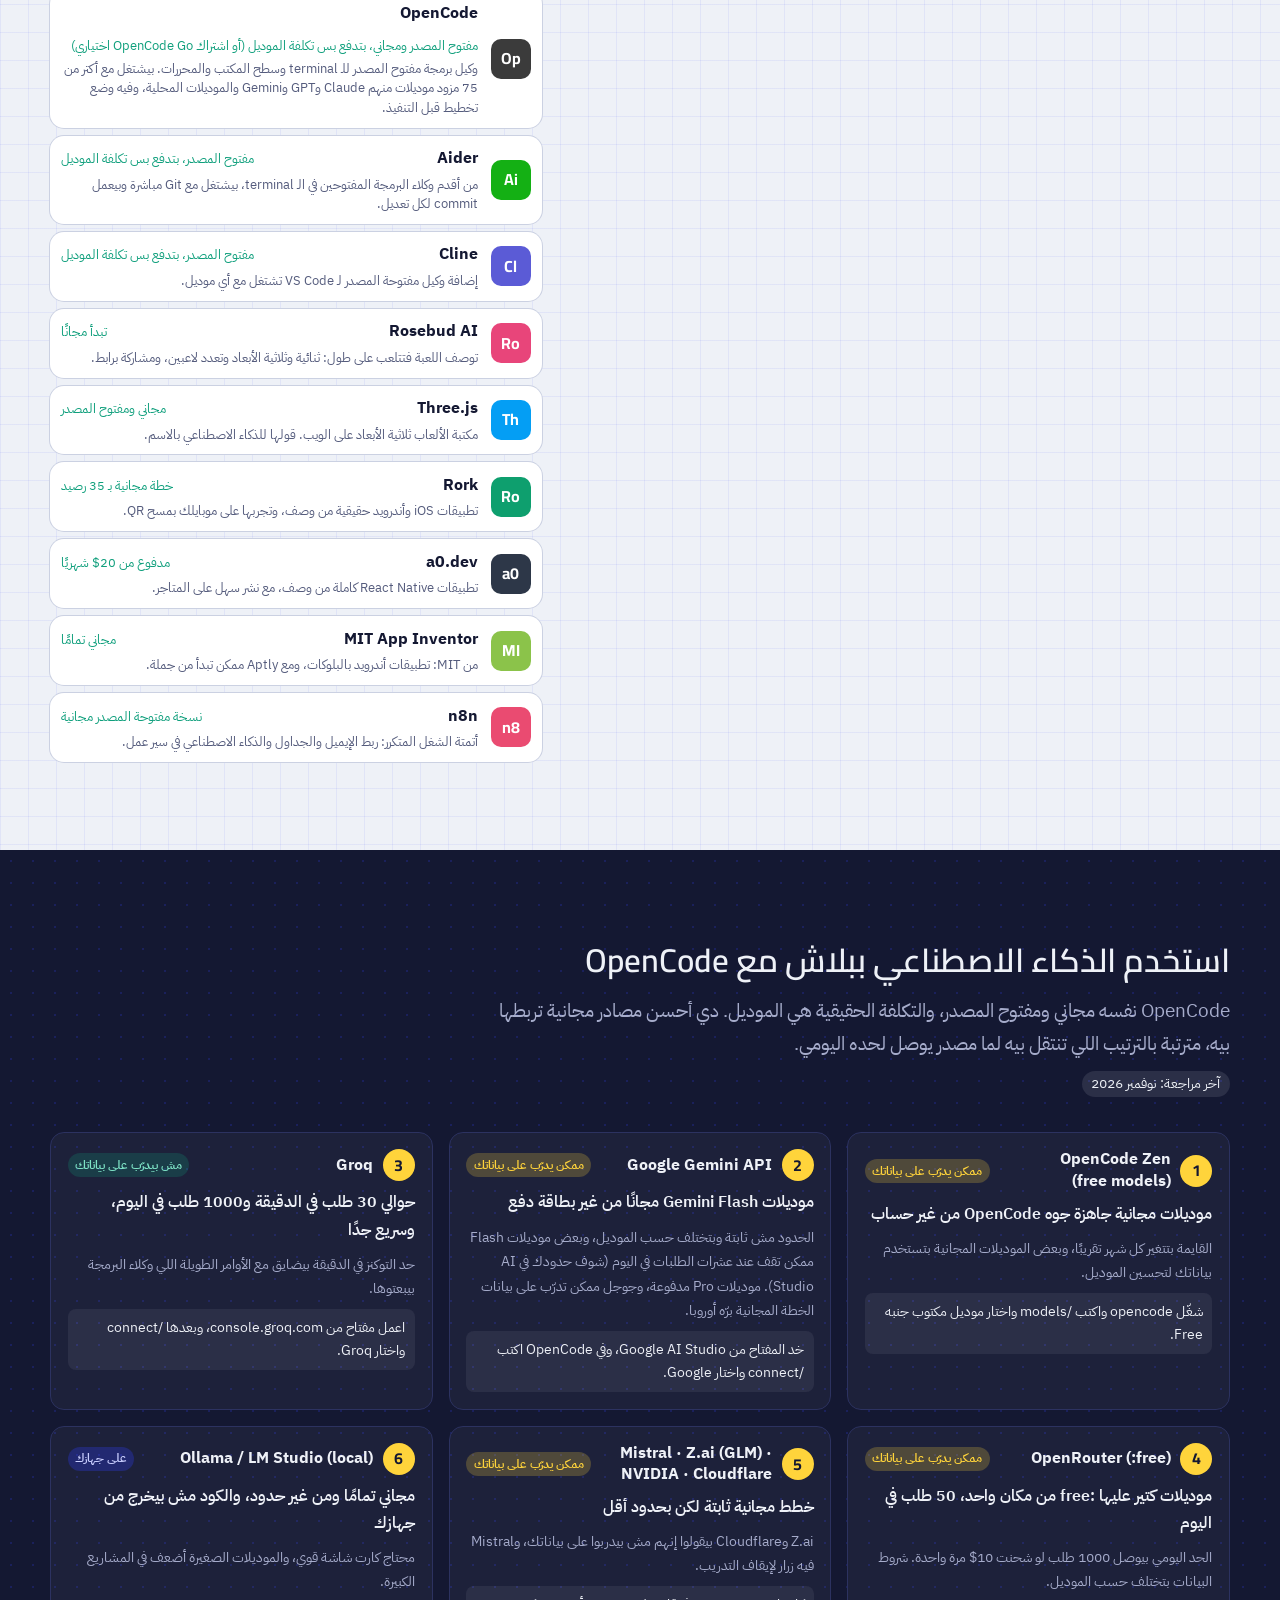
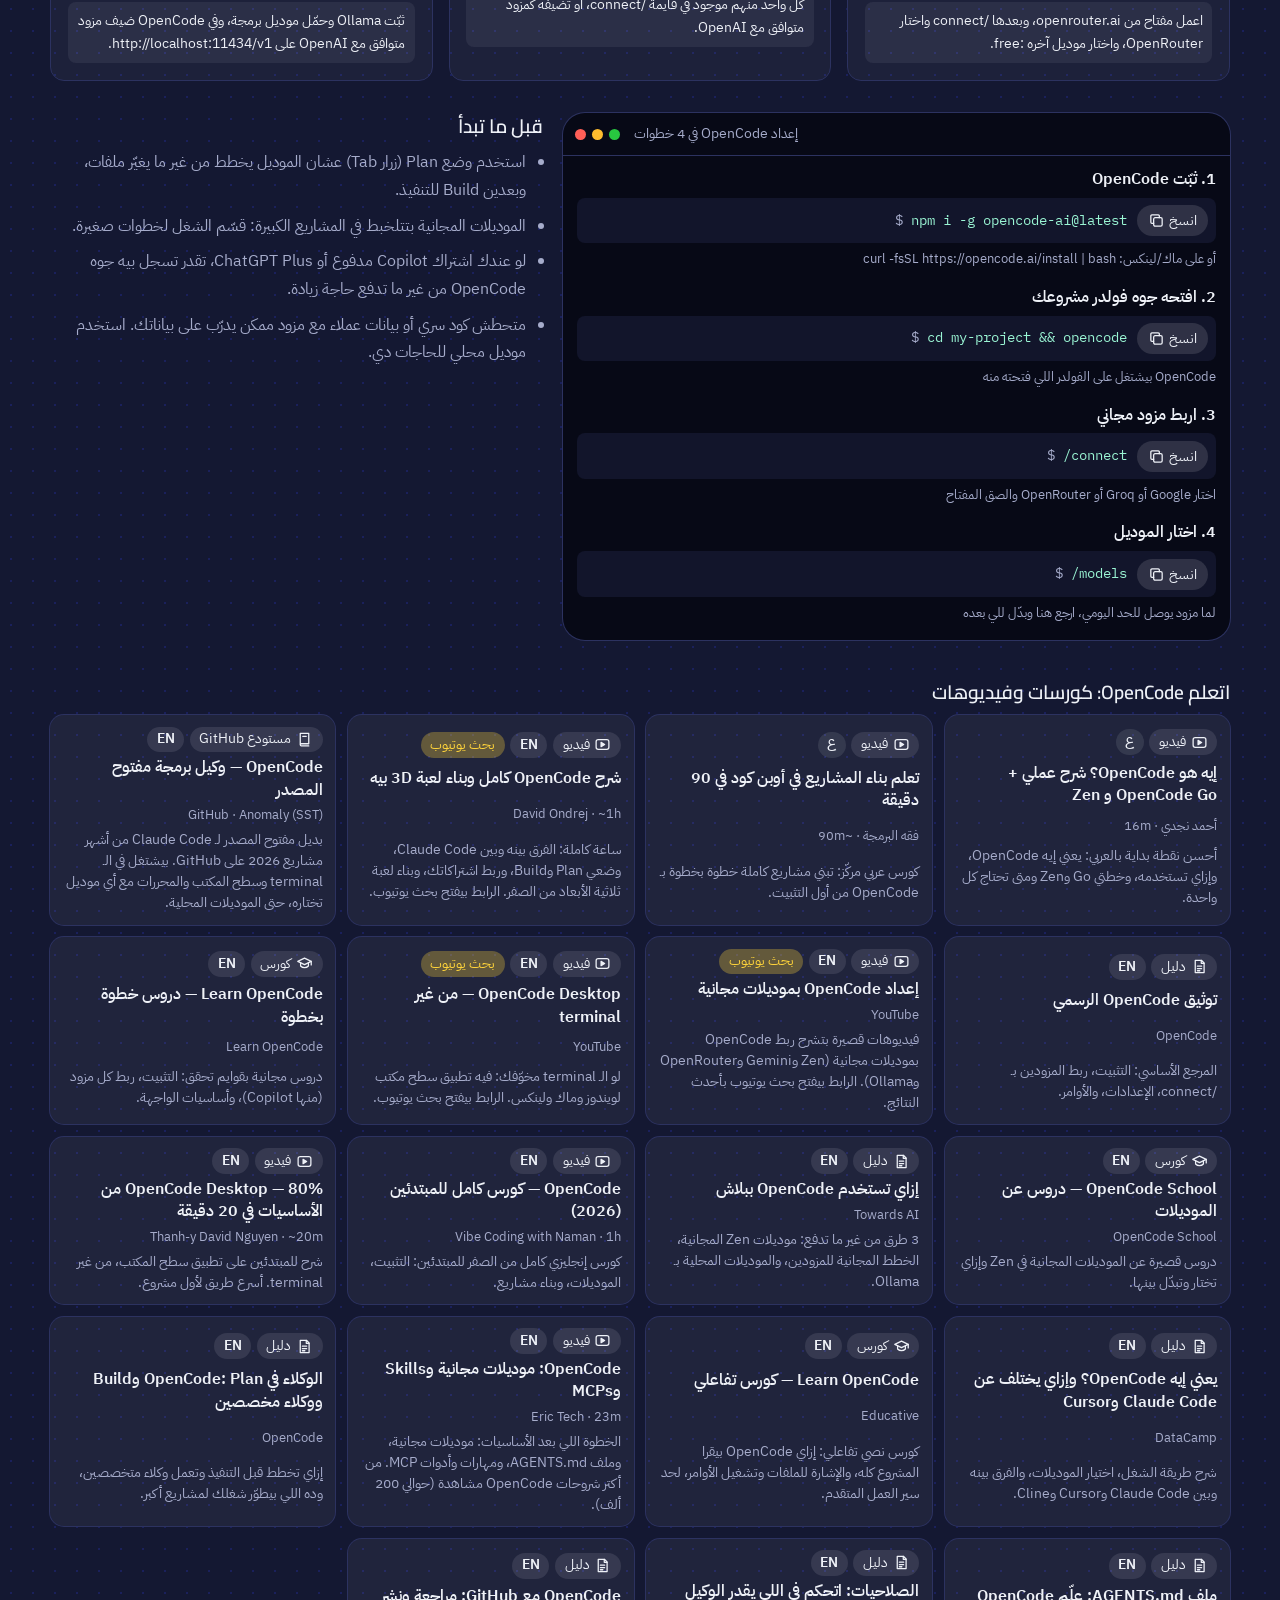
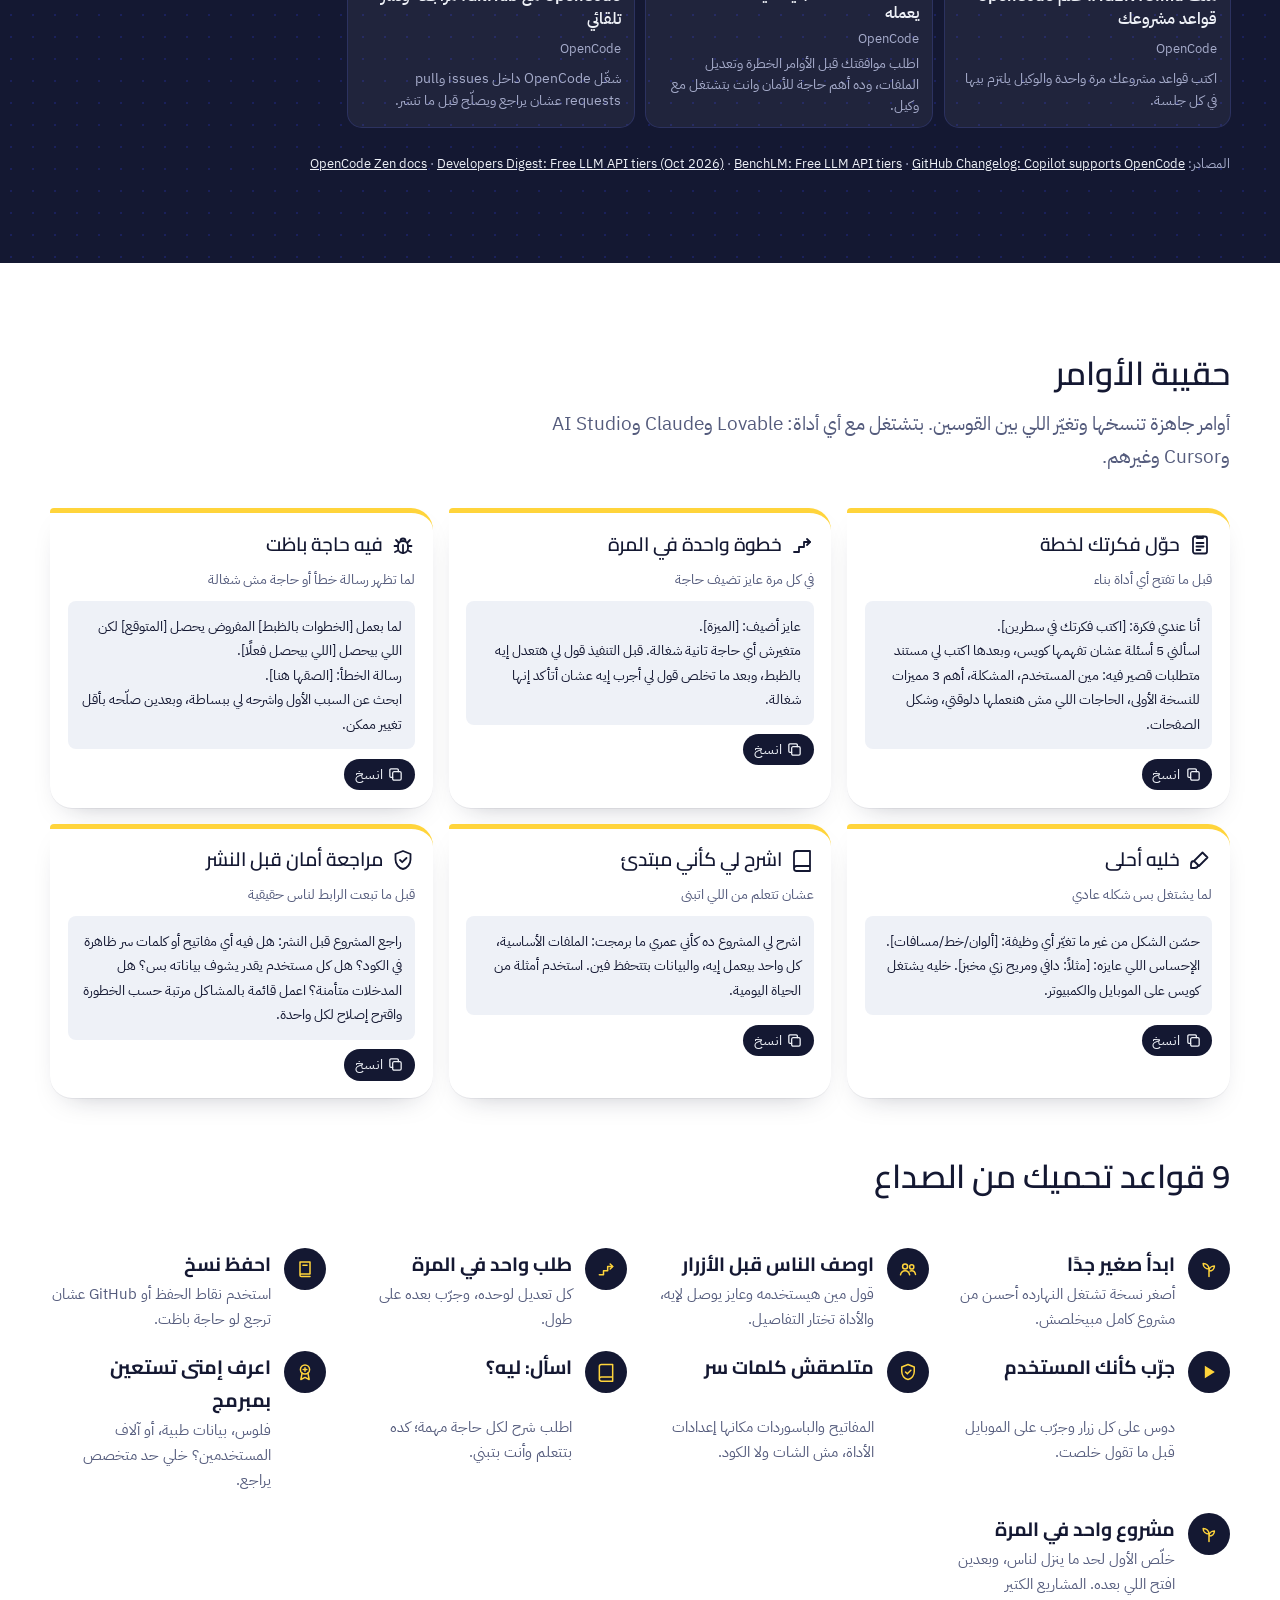
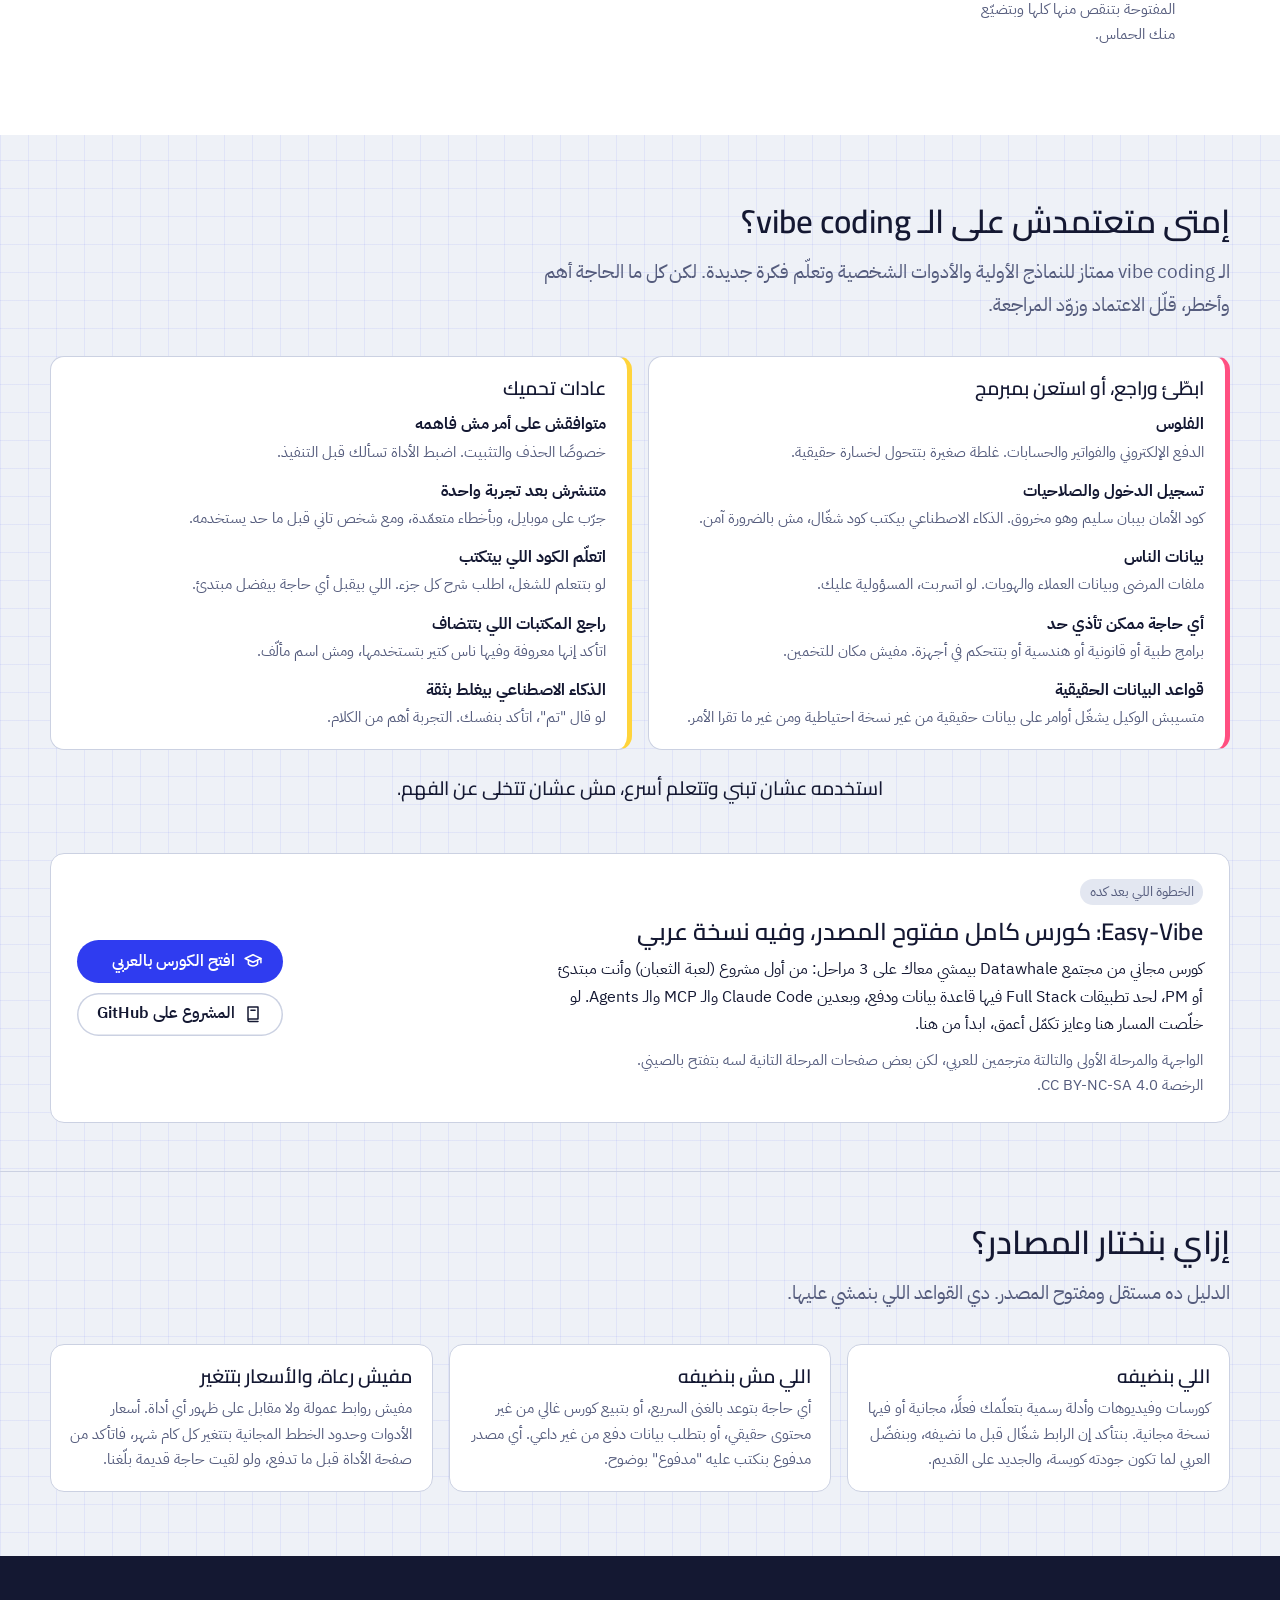
==== commit e5842a72: "Add Easy-Vibe course and reorder closing sections - New "where to go next" block featuring Datawhale" ====
--- a/index.html
+++ b/index.html
@@ -332,6 +332,45 @@
   </div>
 </section>
 
+<!-- ============ WHEN NOT TO VIBE CODE ============ -->
+<section id="caution">
+  <div class="wrap">
+    <div class="sec-head">
+      <h2 data-i18n="caution.title">إمتى متعتمدش على الـ vibe coding؟</h2>
+      <p data-i18n="caution.lede">الـ vibe coding ممتاز للنماذج الأولية والأدوات الشخصية وتعلّم فكرة جديدة. لكن كل ما الحاجة أهم وأخطر، قلّل الاعتماد وزوّد المراجعة.</p>
+    </div>
+    <div class="caution-grid">
+      <div class="caution-card">
+        <h3 data-i18n="caution.slow.t">ابطّئ وراجع، أو استعن بمبرمج</h3>
+        <ul id="caution-slow"></ul>
+      </div>
+      <div class="caution-card">
+        <h3 data-i18n="caution.habits.t">عادات تحميك</h3>
+        <ul id="caution-habits"></ul>
+      </div>
+    </div>
+    <p class="caution-sum" data-i18n="caution.sum">استخدمه عشان تبني وتتعلم أسرع، مش عشان تتخلى عن الفهم.</p>
+  </div>
+</section>
+
+<!-- ============ NEXT STEP: EASY-VIBE ============ -->
+<section id="next" aria-labelledby="next-title">
+  <div class="wrap">
+    <div class="next-card">
+      <div>
+        <span class="chip" data-i18n="next.kicker">الخطوة اللي بعد كده</span>
+        <h2 id="next-title" data-i18n="next.title">Easy-Vibe: كورس كامل مفتوح المصدر، وفيه نسخة عربي</h2>
+        <p data-i18n="next.body">كورس مجاني من مجتمع Datawhale بيمشي معاك على 3 مراحل: من أول مشروع (لعبة الثعبان) وأنت مبتدئ أو PM، لحد تطبيقات Full Stack فيها قاعدة بيانات ودفع، وبعدين Claude Code والـ MCP والـ Agents. لو خلّصت المسار هنا وعايز تكمّل أعمق، ابدأ من هنا.</p>
+        <p class="next-note" data-i18n="next.note">الواجهة والمرحلة الأولى والتالتة مترجمين للعربي، لكن بعض صفحات المرحلة التانية لسه بتفتح بالصيني. الرخصة CC BY-NC-SA 4.0.</p>
+      </div>
+      <div class="next-actions">
+        <a class="btn" id="next-site" href="https://datawhalechina.github.io/easy-vibe/ar-sa/" target="_blank" rel="noopener"><svg class="icon"><use href="#i-course"/></svg><span data-i18n="next.site">افتح الكورس بالعربي</span></a>
+        <a class="btn ghost" href="https://github.com/datawhalechina/easy-vibe" target="_blank" rel="noopener"><svg class="icon"><use href="#i-repo"/></svg><span data-i18n="next.repo">المشروع على GitHub</span></a>
+      </div>
+    </div>
+  </div>
+</section>
+
 <!-- ============ HOW WE CURATE ============ -->
 <section id="curation">
   <div class="wrap">
@@ -344,27 +383,6 @@
       <div class="cur-card"><h3 data-i18n="cur.out.t">اللي مش بنضيفه</h3><p data-i18n="cur.out.p">أي حاجة بتوعد بالغنى السريع، أو بتبيع كورس غالي من غير محتوى حقيقي، أو بتطلب بيانات دفع من غير داعي. أي مصدر مدفوع بنكتب عليه "مدفوع" بوضوح.</p></div>
       <div class="cur-card"><h3 data-i18n="cur.price.t">مفيش رعاة، والأسعار بتتغير</h3><p data-i18n="cur.price.p">مفيش روابط عمولة ولا مقابل على ظهور أي أداة. أسعار الأدوات وحدود الخطط المجانية بتتغير كل كام شهر، فاتأكد من صفحة الأداة قبل ما تدفع، ولو لقيت حاجة قديمة بلّغنا.</p></div>
     </div>
-  </div>
-</section>
-
-<!-- ============ WHEN NOT TO VIBE CODE ============ -->
-<section id="caution">
-  <div class="wrap">
-    <div class="sec-head">
-      <h2 data-i18n="caution.title">إمتى متعتمدش على الـ vibe coding؟</h2>
-      <p data-i18n="caution.lede">الـ vibe coding ممتاز للنماذج الأولية والأدوات الشخصية وتعلّم فكرة جديدة. لكن كل ما الحاجة أهم وأخطر، قلّل الاعتماد وزوّد المراجعة.</p>
-    </div>
-    <div class="caution-grid">
-      <div class="caution-card">
-        <h3 data-i18n="caution.slow.t">ابطّئ وراجع، أو استعن بمبرمج</h3>
-        <ul id="caution-slow"></ul>
-      </div>
-      <div class="caution-card">
-        <h3 data-i18n="caution.habits.t">عادات تحميك</h3>
-        <ul id="caution-habits"></ul>
-      </div>
-    </div>
-    <p class="caution-sum" data-i18n="caution.sum">استخدمه عشان تبني وتتعلم أسرع، مش عشان تتخلى عن الفهم.</p>
   </div>
 </section>
 </main>
--- a/assets/app.css
+++ b/assets/app.css
@@ -382,7 +382,15 @@
 .caution-card li span { color: var(--muted); font-size: .92rem; }
 .caution-sum { margin-top: 1.4rem; text-align: center; font-family: var(--font-display); font-size: var(--step-1); }
 @media (max-width: 800px) { .caution-grid { grid-template-columns: 1fr; } }
-#curation { padding: 4rem 0; }
+
+#next { padding: 1rem 0 3rem; }
+.next-card { display: grid; grid-template-columns: minmax(0, 1fr) auto; gap: 1.5rem 2rem; align-items: center; background: var(--surface); border: 1.5px solid var(--line); border-radius: var(--r-m); padding: 1.5rem 1.6rem; }
+.next-card h2 { font-size: var(--step-2); margin: .6rem 0 .5rem; }
+.next-card p { margin: 0 0 .6rem; max-width: 65ch; }
+.next-card .next-note { color: var(--muted); font-size: .92rem; margin: 0; }
+.next-actions { display: flex; flex-direction: column; gap: .6rem; }
+@media (max-width: 800px) { .next-card { grid-template-columns: 1fr; } .next-actions { flex-direction: row; flex-wrap: wrap; } }
+#curation { padding: 3rem 0 4rem; border-top: 1.5px solid var(--line); }
 .cur-grid { display: grid; grid-template-columns: repeat(3, minmax(0, 1fr)); gap: 1rem; }
 .cur-card { background: var(--surface); border: 1.5px solid var(--line); border-radius: var(--r-m); padding: 1.1rem 1.2rem; }
 .cur-card h3 { font-size: var(--step-1); margin-bottom: .4rem; }
